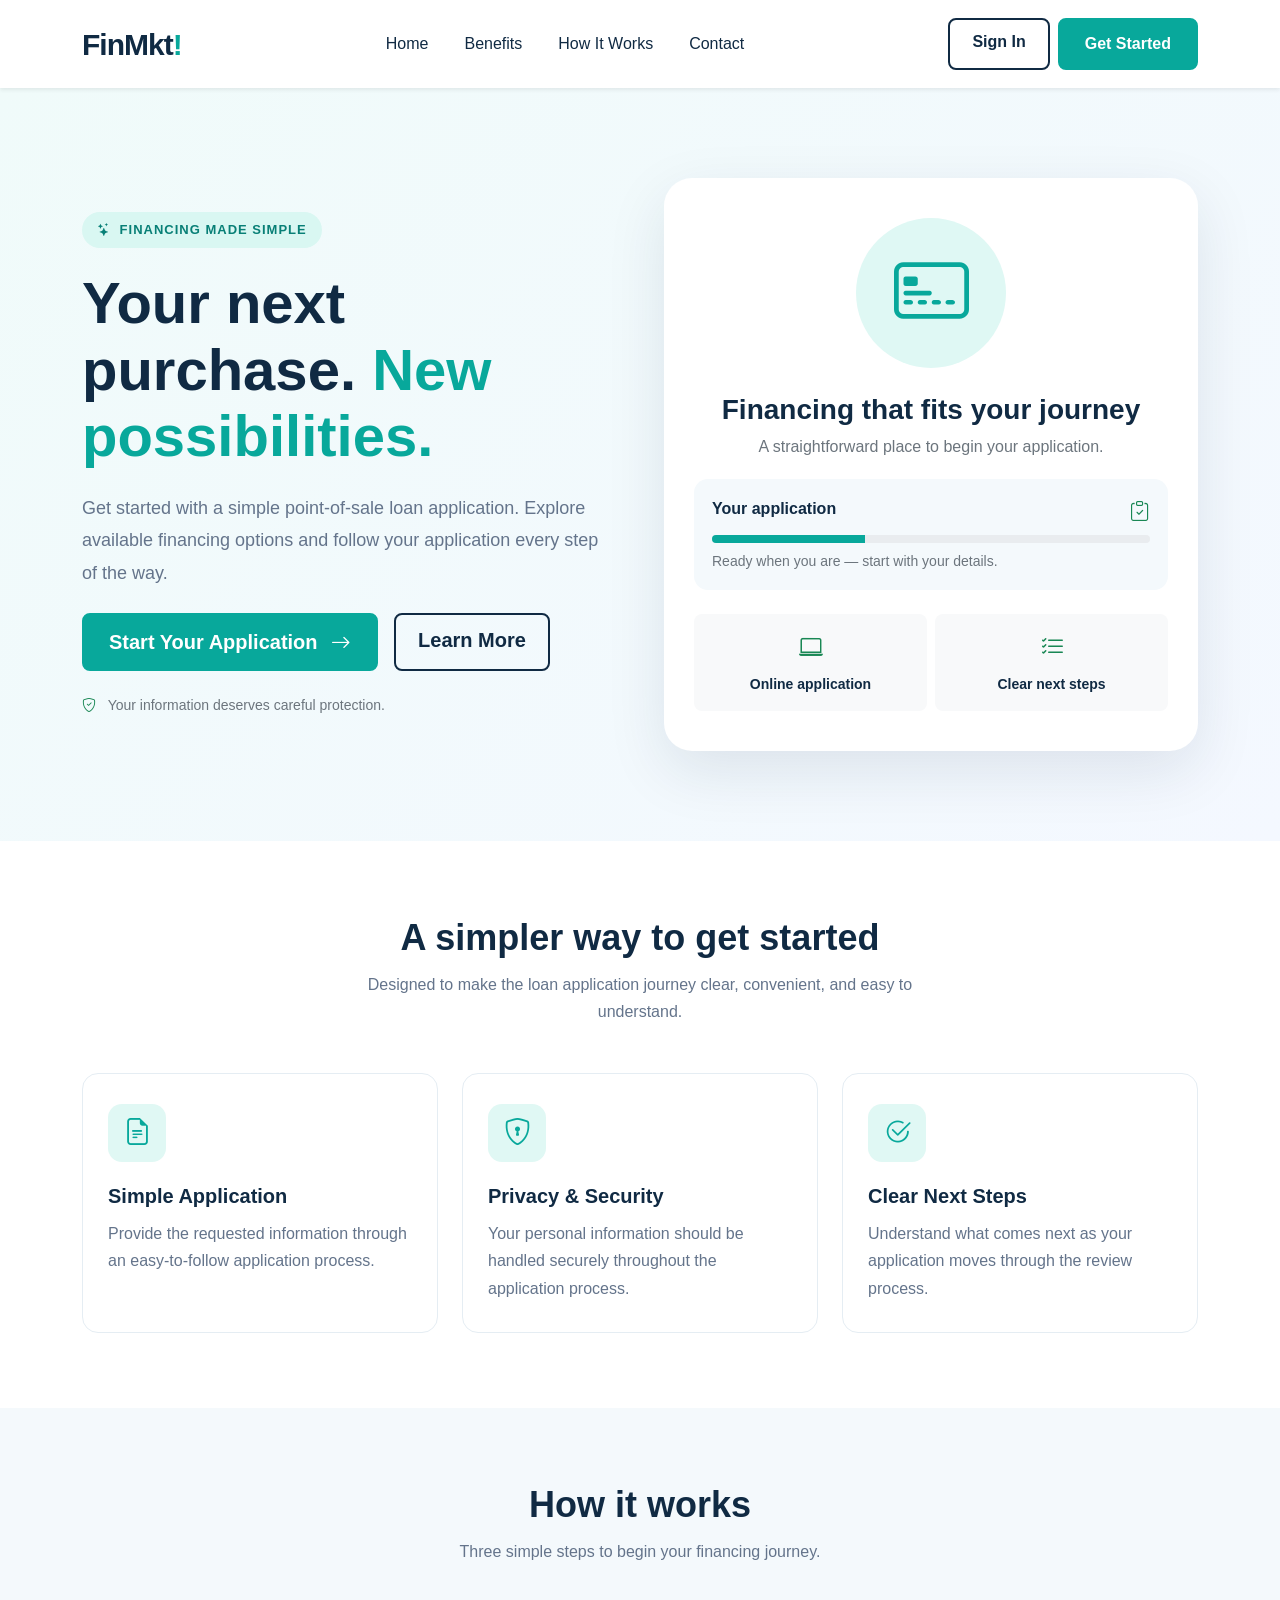
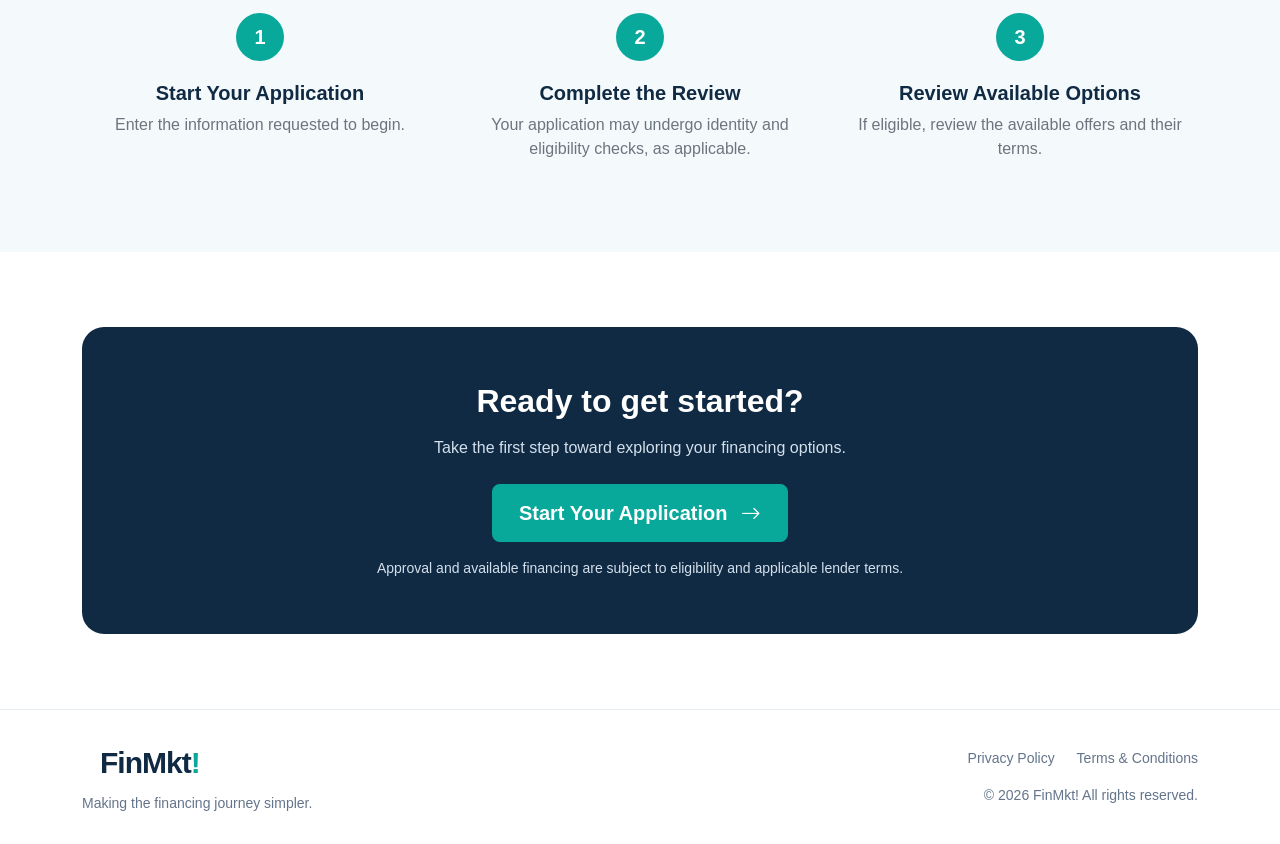
==== index.html @ 4fc5fdd7 "home page" ====
<!DOCTYPE html>
<html lang="en">
<head>
    <meta charset="UTF-8">
    <meta name="viewport" content="width=device-width, initial-scale=1.0">
    <title>FinMkt! | POS Loan Application</title>

    <!-- Bootstrap 5 CSS -->
    <link href="https://cdn.jsdelivr.net/npm/bootstrap@5.3.3/dist/css/bootstrap.min.css"
          rel="stylesheet">

    <!-- Bootstrap Icons -->
    <link rel="stylesheet"
          href="https://cdn.jsdelivr.net/npm/bootstrap-icons@1.11.3/font/bootstrap-icons.min.css">

    <style>
        :root {
            --navy: #102a43;
            --teal: #08a89b;
            --light-bg: #f4f9fc;
            --text-muted: #64748b;
        }

        body {
            font-family: Arial, sans-serif;
            color: var(--navy);
            background-color: #ffffff;
        }

        /* Navbar */
        .navbar {
            padding: 18px 0;
            background: #ffffff;
        }

        .brand-logo {
            font-size: 30px;
            font-weight: 800;
            color: var(--navy);
            text-decoration: none;
            letter-spacing: -1px;
        }

        .brand-logo span {
            color: var(--teal);
        }

        .navbar .nav-link {
            color: var(--navy);
            font-weight: 500;
            margin: 0 10px;
        }

        .navbar .nav-link:hover {
            color: var(--teal);
        }

        .btn-teal {
            background-color: var(--teal);
            color: white;
            border: 2px solid var(--teal);
            border-radius: 8px;
            padding: 12px 25px;
            font-weight: 600;
        }

        .btn-teal:hover {
            background-color: #07877e;
            border-color: #07877e;
            color: white;
        }

        .btn-outline-navy {
            color: var(--navy);
            border: 2px solid var(--navy);
            border-radius: 8px;
            padding: 10px 22px;
            font-weight: 600;
        }

        .btn-outline-navy:hover {
            background: var(--navy);
            color: white;
        }

        /* Hero section */
        .hero {
            background: linear-gradient(135deg, #f0fbfa, #f4f8ff);
            padding: 90px 0;
            overflow: hidden;
        }

        .hero-label {
            display: inline-block;
            background: #d9f7f2;
            color: #087f76;
            border-radius: 30px;
            padding: 8px 15px;
            font-size: 13px;
            font-weight: 700;
            letter-spacing: 1px;
        }

        .hero h1 {
            font-size: clamp(38px, 5vw, 58px);
            font-weight: 800;
            line-height: 1.15;
            margin: 22px 0;
        }

        .hero h1 span {
            color: var(--teal);
        }

        .hero-description {
            color: var(--text-muted);
            font-size: 18px;
            line-height: 1.8;
            max-width: 520px;
        }

        .hero-visual {
            background: white;
            border-radius: 28px;
            padding: 40px 30px;
            box-shadow: 0 20px 60px rgba(16, 42, 67, 0.10);
            text-align: center;
            position: relative;
        }

        .hero-icon {
            width: 150px;
            height: 150px;
            display: flex;
            align-items: center;
            justify-content: center;
            background: #dff8f4;
            color: var(--teal);
            border-radius: 50%;
            font-size: 75px;
            margin: 0 auto 25px;
        }

        .progress-card {
            background: #f4f9fc;
            border-radius: 14px;
            padding: 18px;
            text-align: left;
            margin-top: 20px;
        }

        /* Benefits */
        .section-padding {
            padding: 75px 0;
        }

        .section-heading {
            font-weight: 800;
            font-size: 36px;
        }

        .section-description {
            color: var(--text-muted);
            max-width: 600px;
            margin: 12px auto 0;
            line-height: 1.7;
        }

        .benefit-card {
            height: 100%;
            padding: 30px 25px;
            border: 1px solid #e5edf3;
            border-radius: 16px;
            transition: transform 0.2s, box-shadow 0.2s;
        }

        .benefit-card:hover {
            transform: translateY(-5px);
            box-shadow: 0 12px 30px rgba(16, 42, 67, 0.08);
        }

        .benefit-icon {
            display: flex;
            align-items: center;
            justify-content: center;
            width: 58px;
            height: 58px;
            background: #e0f8f4;
            color: var(--teal);
            font-size: 27px;
            border-radius: 14px;
            margin-bottom: 22px;
        }

        .benefit-card h5 {
            font-weight: 700;
            margin-bottom: 12px;
        }

        .benefit-card p {
            color: var(--text-muted);
            line-height: 1.7;
            margin-bottom: 0;
        }

        /* How it works */
        .how-section {
            background: var(--light-bg);
        }

        .step-number {
            width: 48px;
            height: 48px;
            background: var(--teal);
            color: white;
            border-radius: 50%;
            display: flex;
            justify-content: center;
            align-items: center;
            font-size: 20px;
            font-weight: 700;
            margin: 0 auto 20px;
        }

        /* CTA */
        .cta-section {
            background: var(--navy);
            color: white;
            border-radius: 22px;
            padding: 55px 25px;
        }

        .cta-section p {
            color: #d3e0ec;
        }

        /* Footer */
        footer {
            border-top: 1px solid #e5edf3;
            padding: 30px 0;
            color: var(--text-muted);
            font-size: 14px;
        }

        footer a {
            color: var(--text-muted);
            text-decoration: none;
            margin-left: 18px;
        }

        footer a:hover {
            color: var(--teal);
        }

        @media (max-width: 767px) {
            .hero {
                padding: 55px 0;
            }

            .hero-visual {
                margin-top: 40px;
                padding: 30px 20px;
            }

            .section-padding {
                padding: 55px 0;
            }

            .section-heading {
                font-size: 29px;
            }
        }
    </style>
</head>

<body>

    <!-- Navigation Bar -->
    <nav class="navbar navbar-expand-lg sticky-top shadow-sm">
        <div class="container">

            <a class="brand-logo" href="#home">
                FinMkt<span>!</span>
            </a>

            <button class="navbar-toggler" type="button"
                    data-bs-toggle="collapse"
                    data-bs-target="#mainNavbar"
                    aria-controls="mainNavbar"
                    aria-expanded="false"
                    aria-label="Toggle navigation">
                <span class="navbar-toggler-icon"></span>
            </button>

            <div class="collapse navbar-collapse" id="mainNavbar">
                <ul class="navbar-nav mx-auto mb-3 mb-lg-0">
                    <li class="nav-item">
                        <a class="nav-link" href="#home">Home</a>
                    </li>
                    <li class="nav-item">
                        <a class="nav-link" href="#benefits">Benefits</a>
                    </li>
                    <li class="nav-item">
                        <a class="nav-link" href="#how-it-works">How It Works</a>
                    </li>
                    <li class="nav-item">
                        <a class="nav-link" href="#contact">Contact</a>
                    </li>
                </ul>

                <div class="d-flex gap-2">
                    <a href="#sign-in" class="btn btn-outline-navy">
                        Sign In
                    </a>
                    <a href="#apply" class="btn btn-teal">
                        Get Started
                    </a>
                </div>
            </div>

        </div>
    </nav>

    <!-- Hero Section -->
    <section class="hero" id="home">
        <div class="container">
            <div class="row align-items-center g-5">

                <div class="col-lg-6">
                    <span class="hero-label">
                        <i class="bi bi-stars me-1"></i>
                        FINANCING MADE SIMPLE
                    </span>

                    <h1>
                        Your next purchase.
                        <span>New possibilities.</span>
                    </h1>

                    <p class="hero-description">
                        Get started with a simple point-of-sale loan application.
                        Explore available financing options and follow your
                        application every step of the way.
                    </p>

                    <div class="d-flex flex-wrap gap-3 mt-4" id="apply">
                        <a href="#application-info" class="btn btn-teal btn-lg">
                            Start Your Application
                            <i class="bi bi-arrow-right ms-2"></i>
                        </a>
                        <a href="#how-it-works" class="btn btn-outline-navy btn-lg">
                            Learn More
                        </a>
                    </div>

                    <div class="mt-4 text-secondary small">
                        <i class="bi bi-shield-check text-success me-2"></i>
                        Your information deserves careful protection.
                    </div>
                </div>

                <div class="col-lg-6">
                    <div class="hero-visual">
                        <div class="hero-icon">
                            <i class="bi bi-credit-card-2-front"></i>
                        </div>

                        <h3 class="fw-bold">Financing that fits your journey</h3>
                        <p class="text-secondary">
                            A straightforward place to begin your application.
                        </p>

                        <div class="progress-card">
                            <div class="d-flex justify-content-between mb-2">
                                <span class="fw-semibold">Your application</span>
                                <i class="bi bi-clipboard-check text-success fs-5"></i>
                            </div>
                            <div class="progress" style="height: 8px;">
                                <div class="progress-bar"
                                     role="progressbar"
                                     style="width: 35%; background-color: #08a89b;"
                                     aria-valuenow="35"
                                     aria-valuemin="0"
                                     aria-valuemax="100">
                                </div>
                            </div>
                            <small class="text-secondary d-block mt-2">
                                Ready when you are — start with your details.
                            </small>
                        </div>

                        <div class="row mt-3 g-2">
                            <div class="col-6">
                                <div class="p-3 rounded-3 bg-light">
                                    <i class="bi bi-laptop fs-4 text-success"></i>
                                    <div class="small fw-semibold mt-2">
                                        Online application
                                    </div>
                                </div>
                            </div>
                            <div class="col-6">
                                <div class="p-3 rounded-3 bg-light">
                                    <i class="bi bi-list-check fs-4 text-success"></i>
                                    <div class="small fw-semibold mt-2">
                                        Clear next steps
                                    </div>
                                </div>
                            </div>
                        </div>

                    </div>
                </div>

            </div>
        </div>
    </section>

    <!-- Benefits Section -->
    <section class="section-padding" id="benefits">
        <div class="container">

            <div class="text-center mb-5">
                <h2 class="section-heading">A simpler way to get started</h2>
                <p class="section-description">
                    Designed to make the loan application journey clear,
                    convenient, and easy to understand.
                </p>
            </div>

            <div class="row g-4">

                <div class="col-md-4">
                    <div class="benefit-card">
                        <div class="benefit-icon">
                            <i class="bi bi-file-earmark-text"></i>
                        </div>
                        <h5>Simple Application</h5>
                        <p>
                            Provide the requested information through an
                            easy-to-follow application process.
                        </p>
                    </div>
                </div>

                <div class="col-md-4">
                    <div class="benefit-card">
                        <div class="benefit-icon">
                            <i class="bi bi-shield-lock"></i>
                        </div>
                        <h5>Privacy & Security</h5>
                        <p>
                            Your personal information should be handled
                            securely throughout the application process.
                        </p>
                    </div>
                </div>

                <div class="col-md-4">
                    <div class="benefit-card">
                        <div class="benefit-icon">
                            <i class="bi bi-check2-circle"></i>
                        </div>
                        <h5>Clear Next Steps</h5>
                        <p>
                            Understand what comes next as your application
                            moves through the review process.
                        </p>
                    </div>
                </div>

            </div>
        </div>
    </section>

    <!-- How It Works -->
    <section class="section-padding how-section" id="how-it-works">
        <div class="container">

            <div class="text-center mb-5">
                <h2 class="section-heading">How it works</h2>
                <p class="section-description">
                    Three simple steps to begin your financing journey.
                </p>
            </div>

            <div class="row g-4 text-center">

                <div class="col-md-4">
                    <div class="step-number">1</div>
                    <h5 class="fw-bold">Start Your Application</h5>
                    <p class="text-secondary">
                        Enter the information requested to begin.
                    </p>
                </div>

                <div class="col-md-4">
                    <div class="step-number">2</div>
                    <h5 class="fw-bold">Complete the Review</h5>
                    <p class="text-secondary">
                        Your application may undergo identity and eligibility
                        checks, as applicable.
                    </p>
                </div>

                <div class="col-md-4">
                    <div class="step-number">3</div>
                    <h5 class="fw-bold">Review Available Options</h5>
                    <p class="text-secondary">
                        If eligible, review the available offers and their terms.
                    </p>
                </div>

            </div>
        </div>
    </section>

    <!-- Application CTA -->
    <section class="section-padding" id="application-info">
        <div class="container">
            <div class="cta-section text-center">
                <h2 class="fw-bold mb-3">Ready to get started?</h2>
                <p class="mb-4">
                    Take the first step toward exploring your financing options.
                </p>
                <a href="#apply" class="btn btn-teal btn-lg">
                    Start Your Application
                    <i class="bi bi-arrow-right ms-2"></i>
                </a>
                <p class="small mt-3 mb-0">
                    Approval and available financing are subject to eligibility
                    and applicable lender terms.
                </p>
            </div>
        </div>
    </section>

    <!-- Footer -->
    <footer id="contact">
        <div class="container">
            <div class="row align-items-center gy-3">
                <div class="col-md-5">
                    <a href="#home" class="brand-logo">
                        FinMkt<span>!</span>
                    </a>
                    <p class="mt-2 mb-0">
                        Making the financing journey simpler.
                    </p>
                </div>

                <div class="col-md-7 text-md-end">
                    <a href="#privacy">Privacy Policy</a>
                    <a href="#terms">Terms & Conditions</a>
                    <p class="mt-3 mb-0">
                        &copy; 2026 FinMkt! All rights reserved.
                    </p>
                </div>
            </div>
        </div>
    </footer>

    <!-- Bootstrap JavaScript -->
    <script src="https://cdn.jsdelivr.net/npm/bootstrap@5.3.3/dist/js/bootstrap.bundle.min.js">
    </script>

</body>
</html>
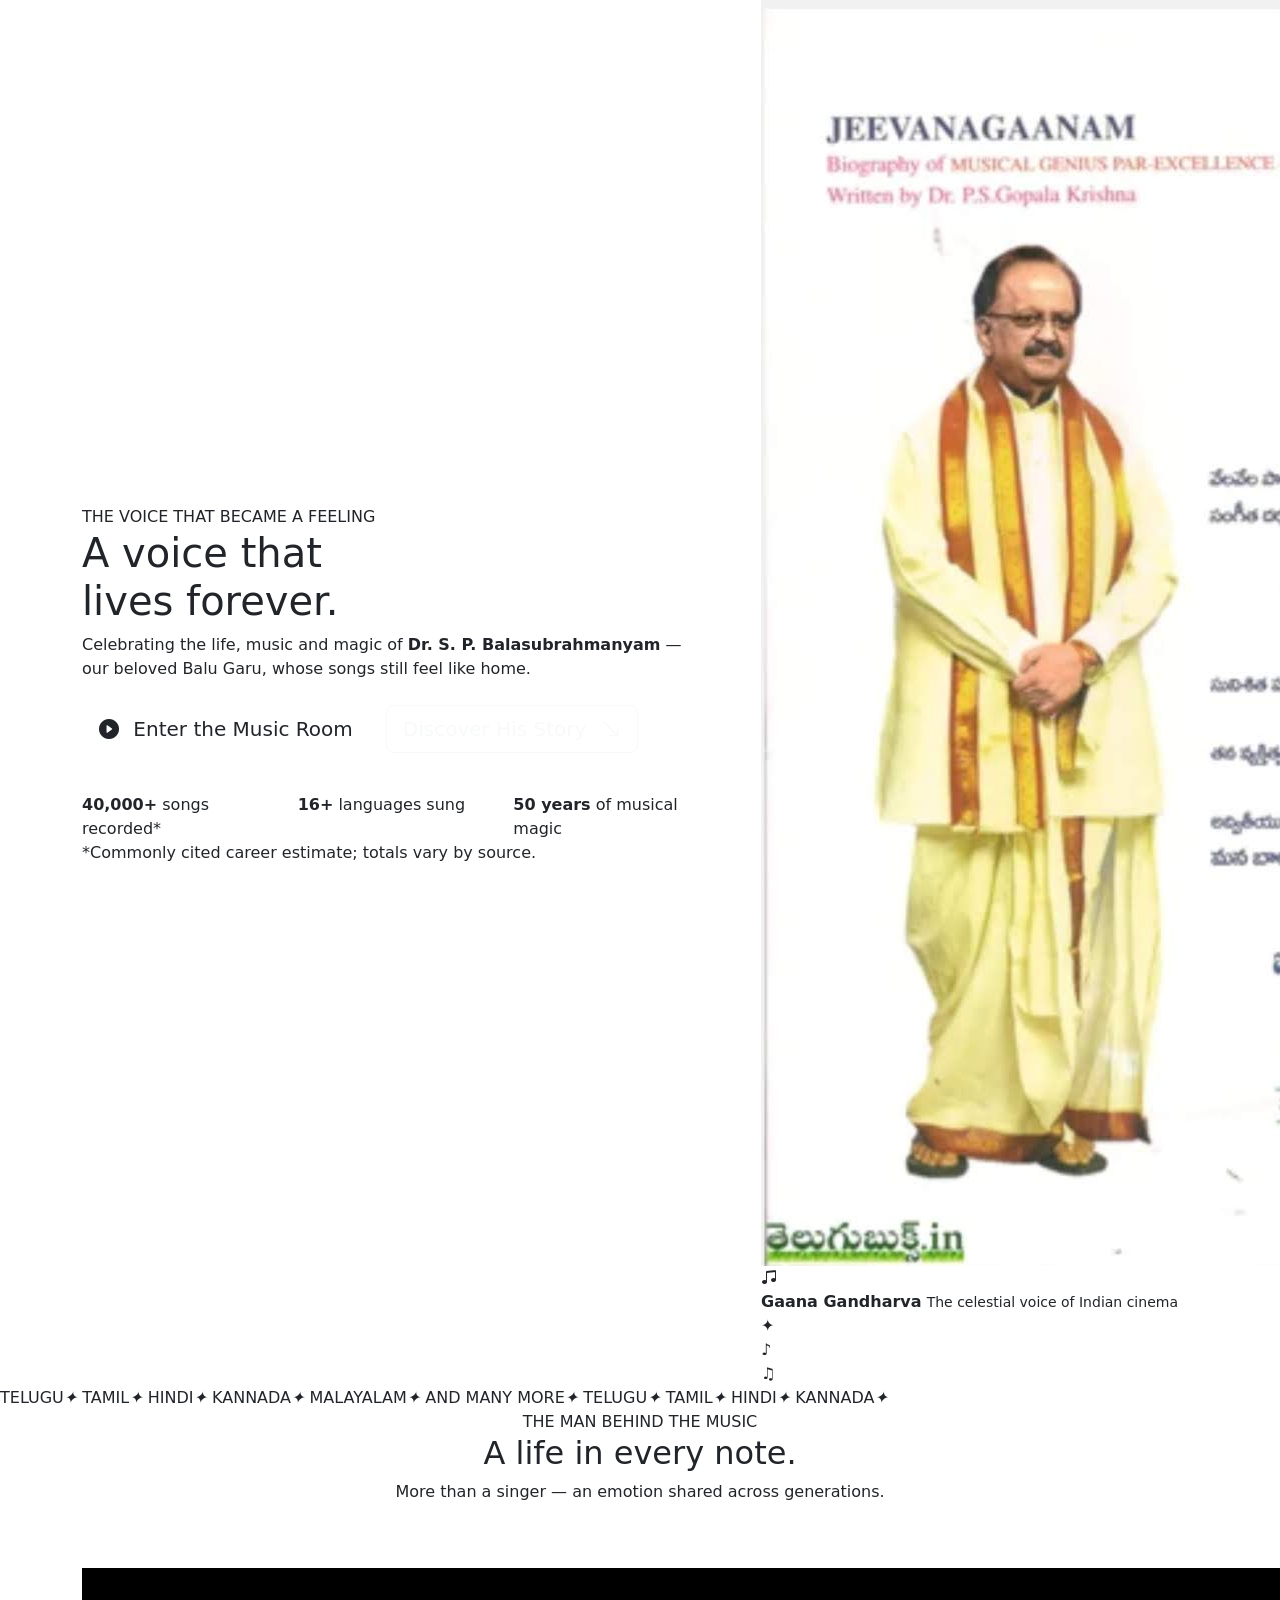
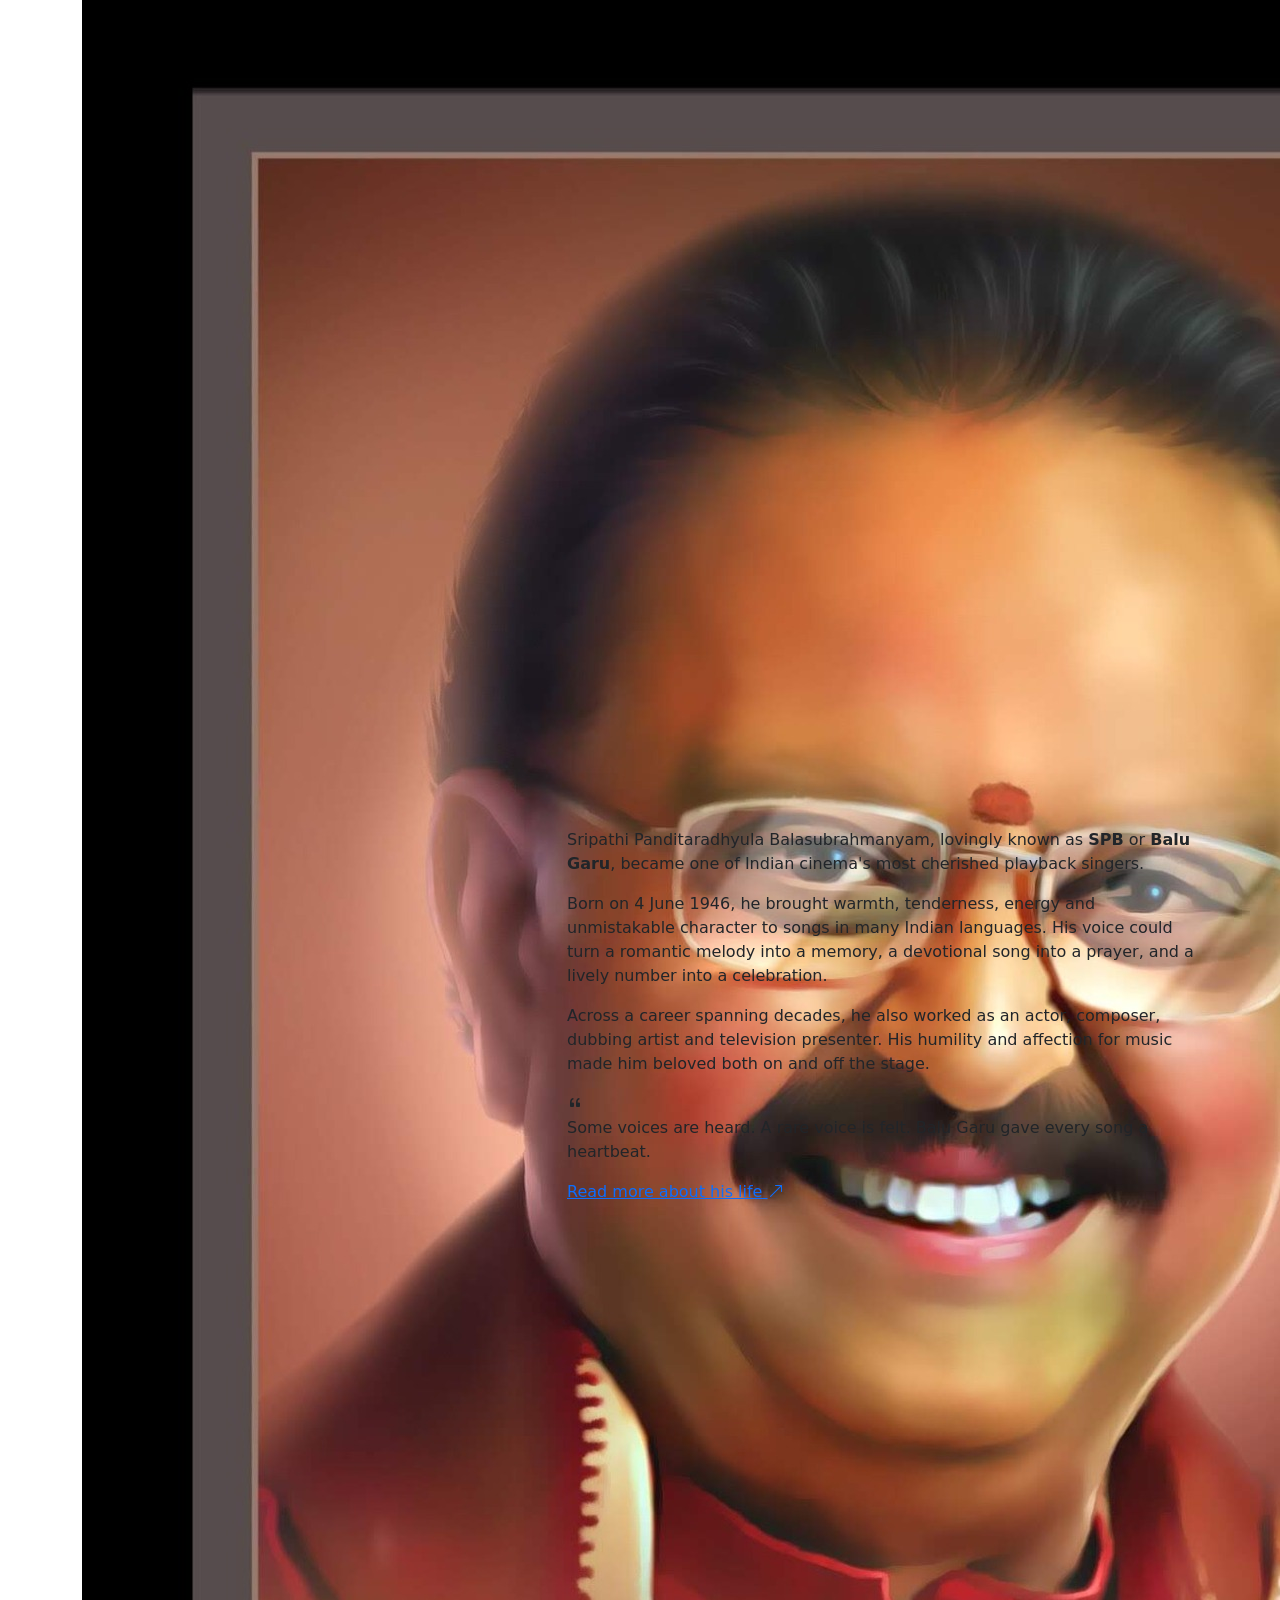
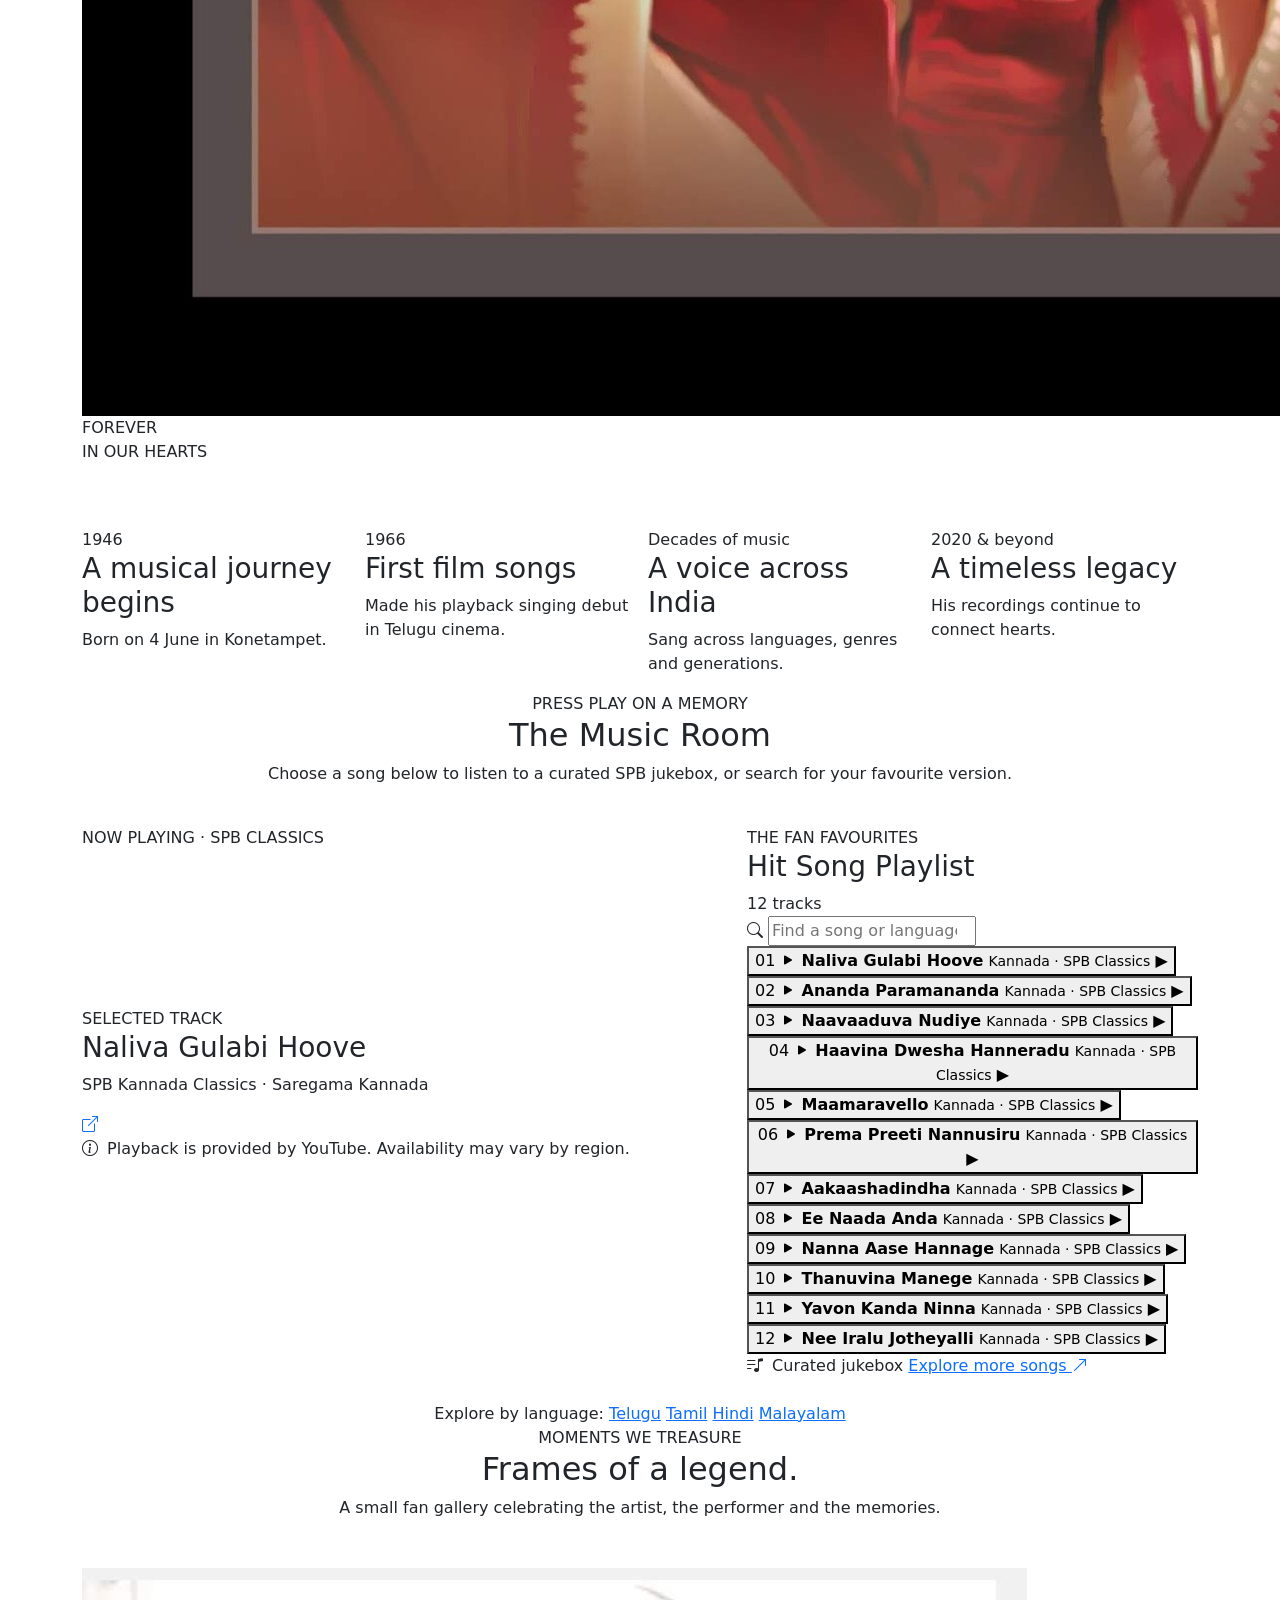
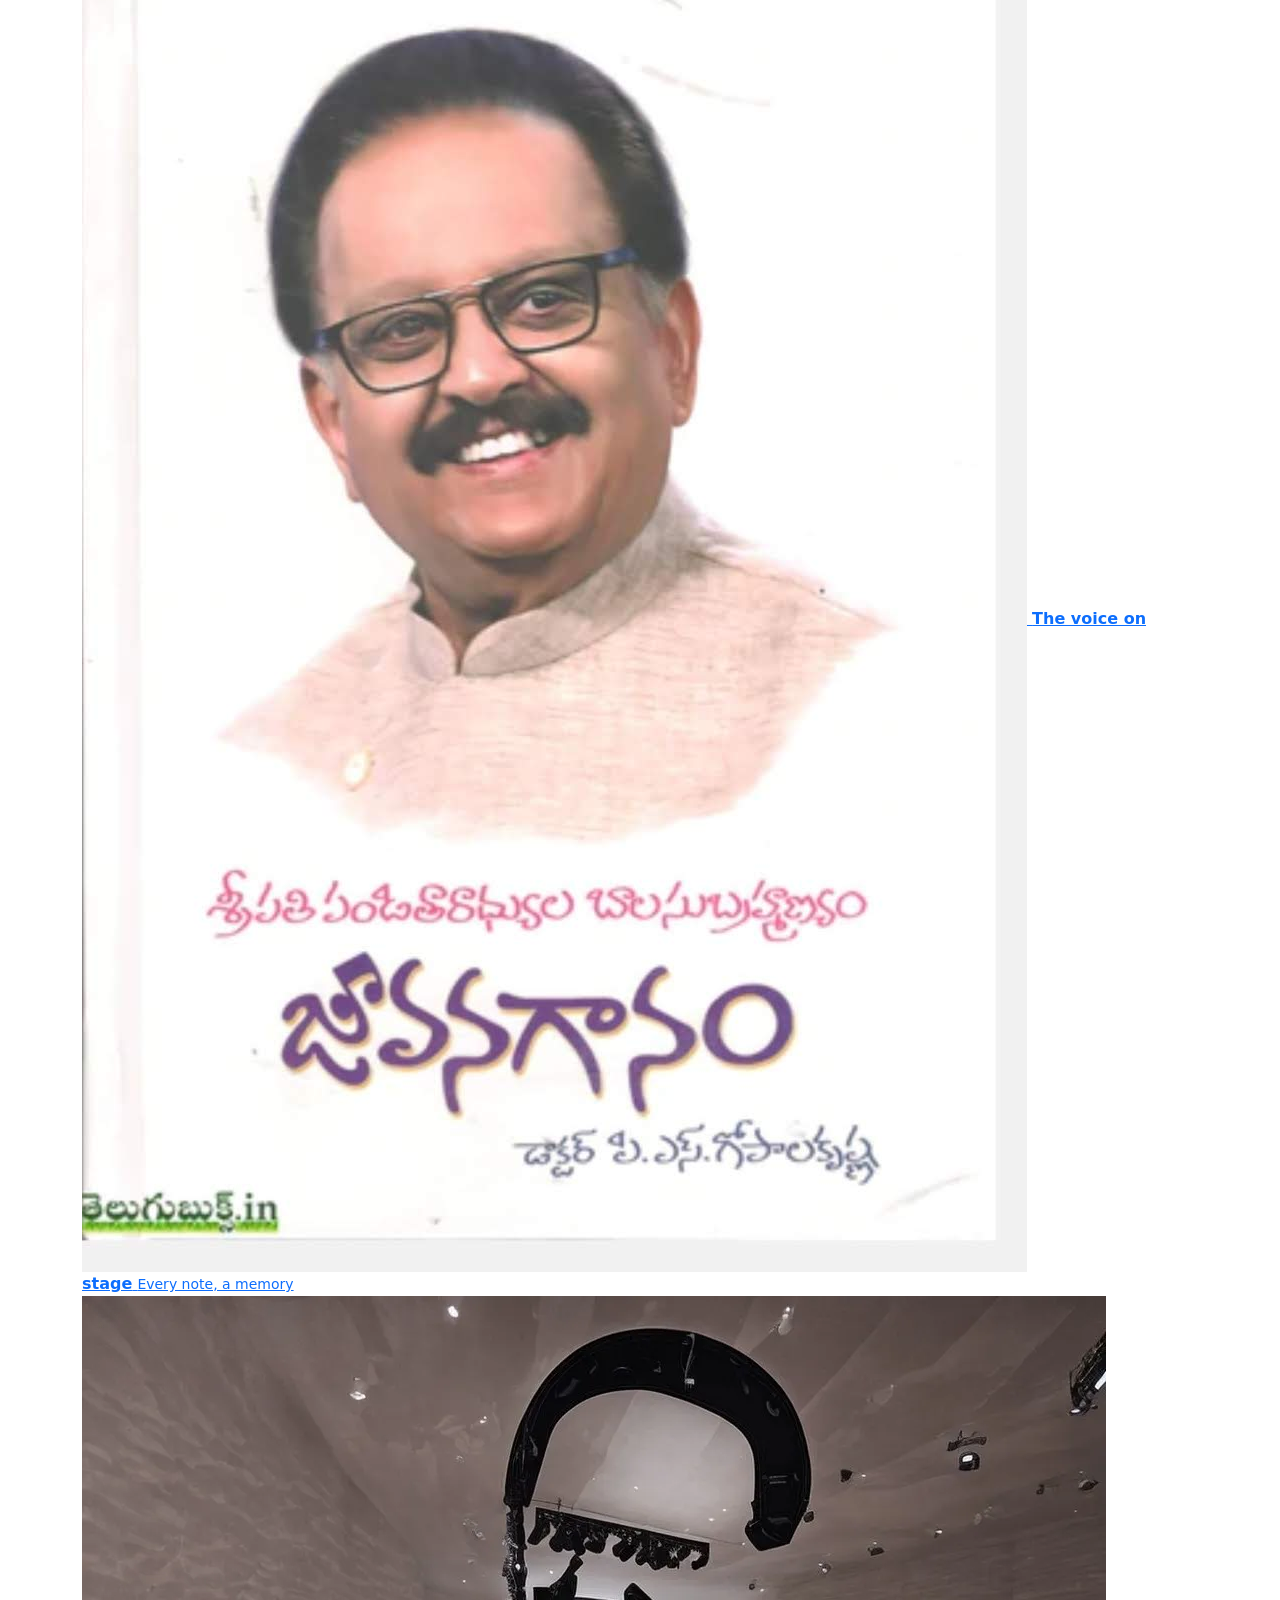
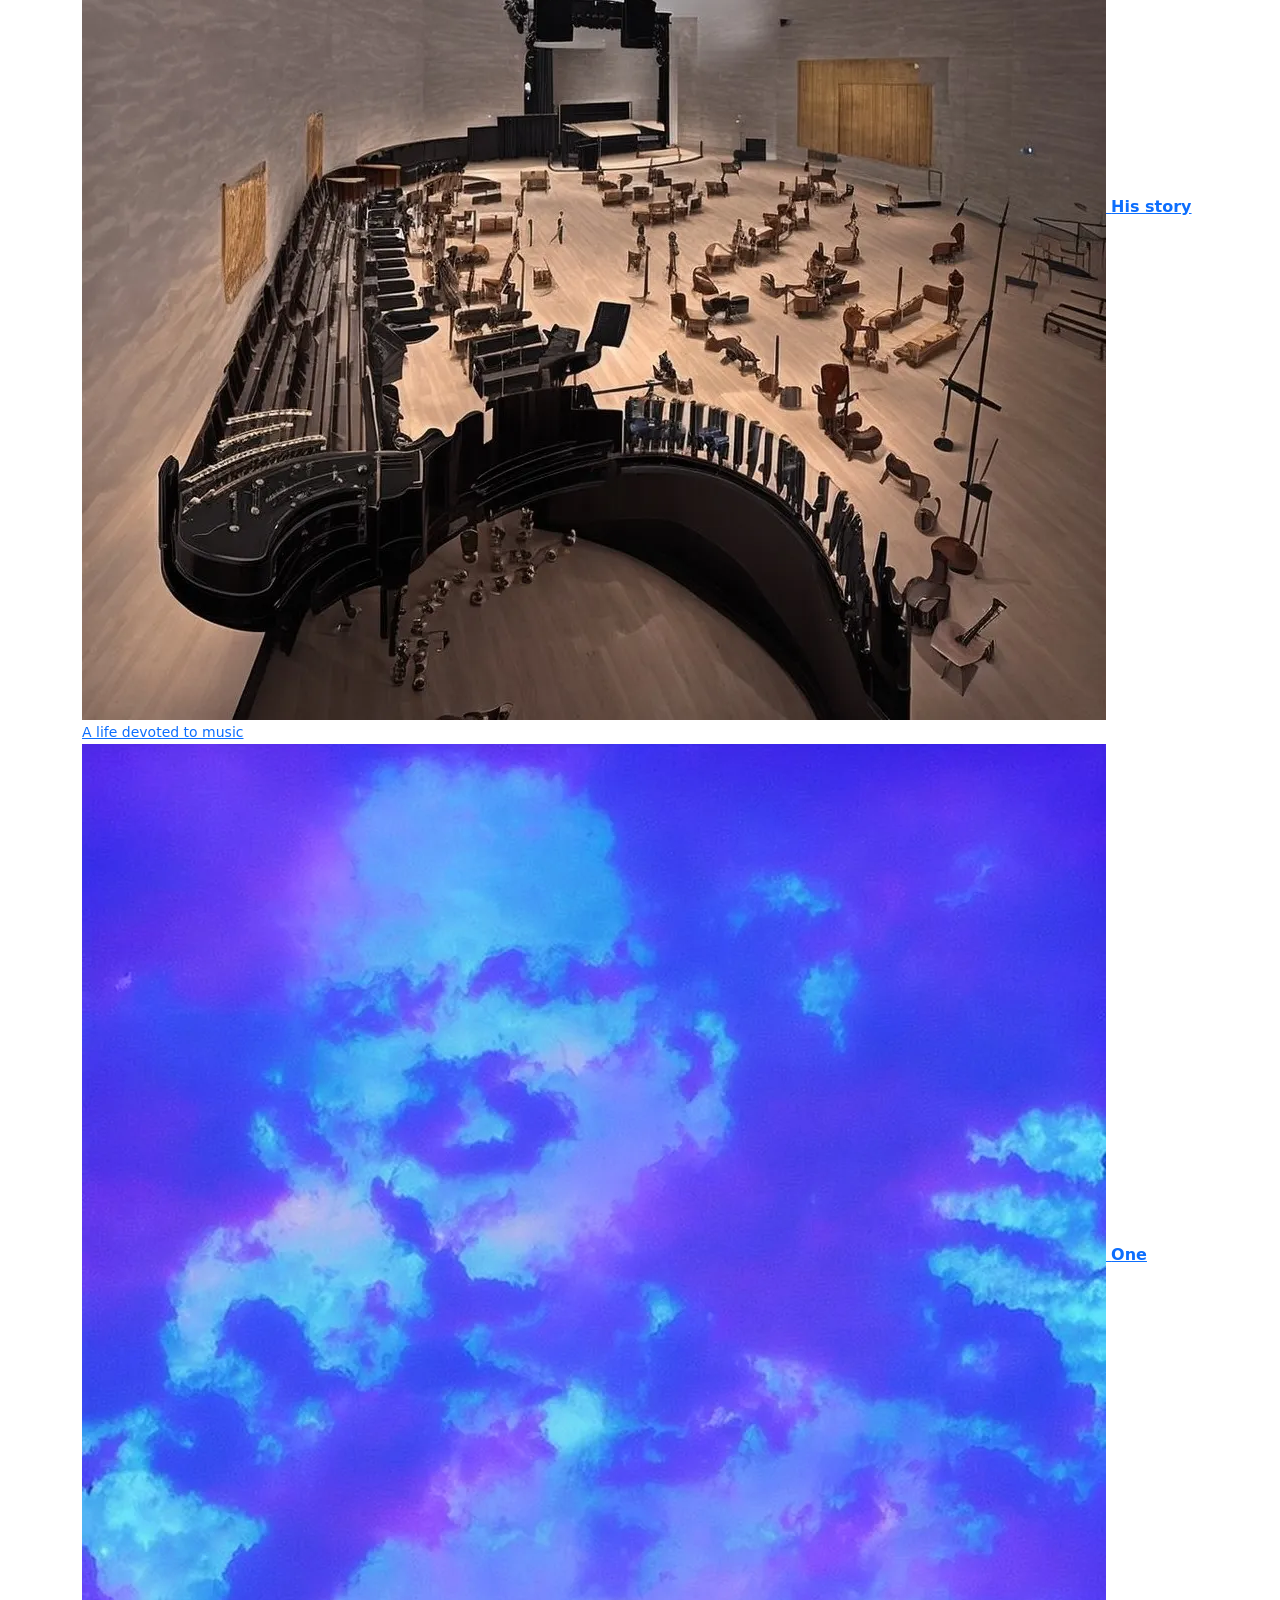
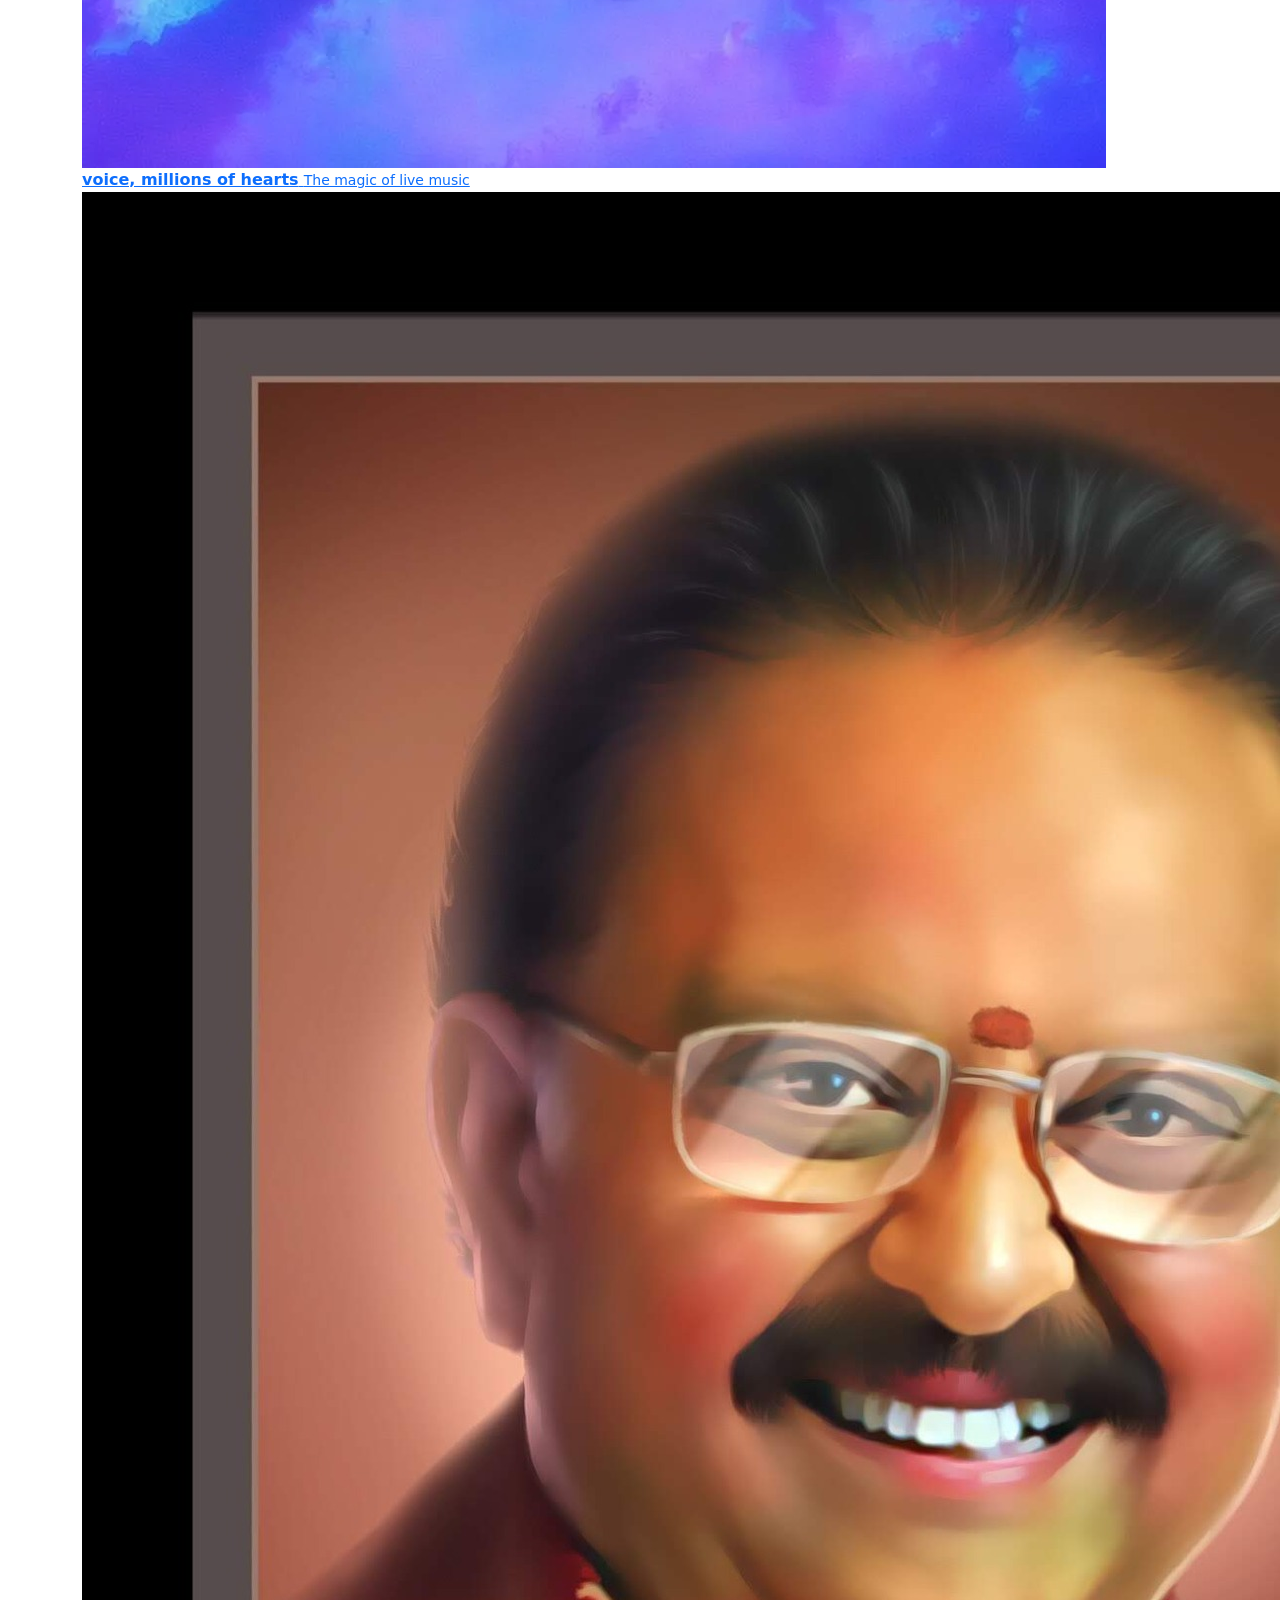
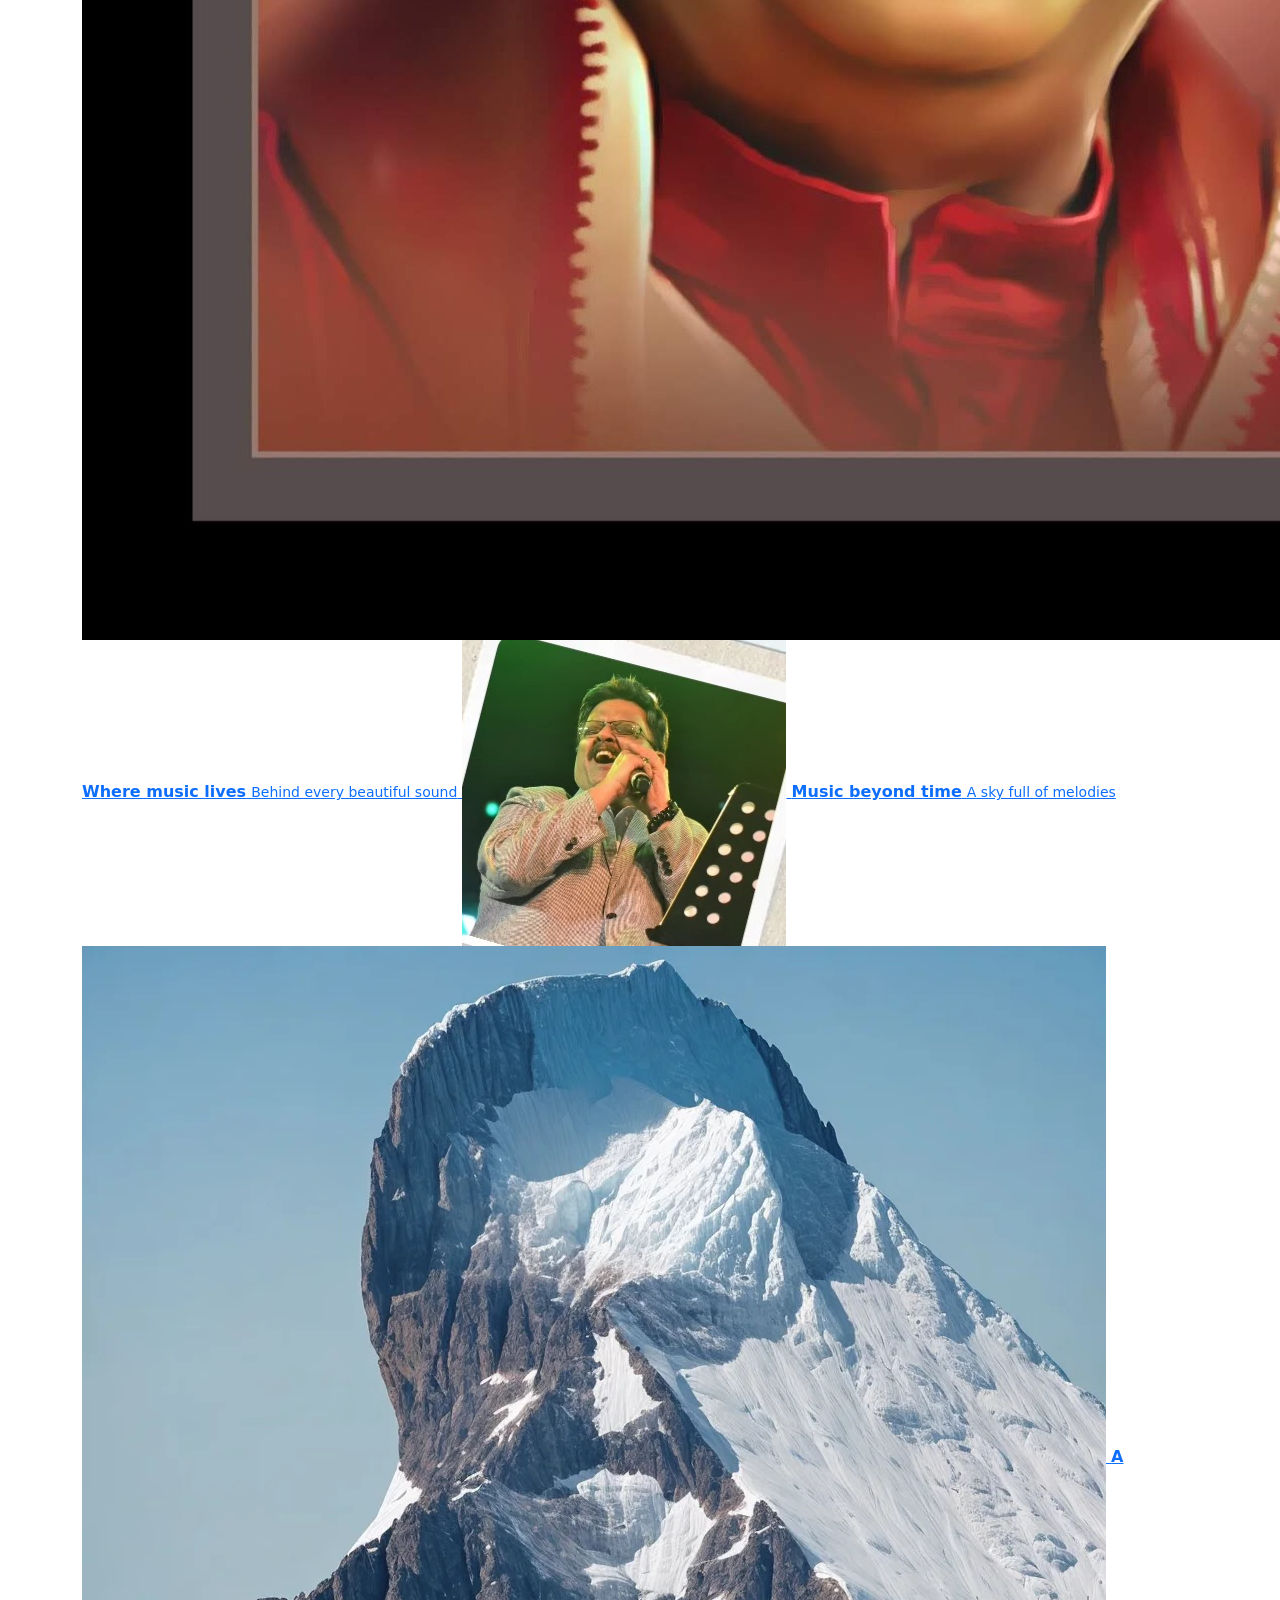
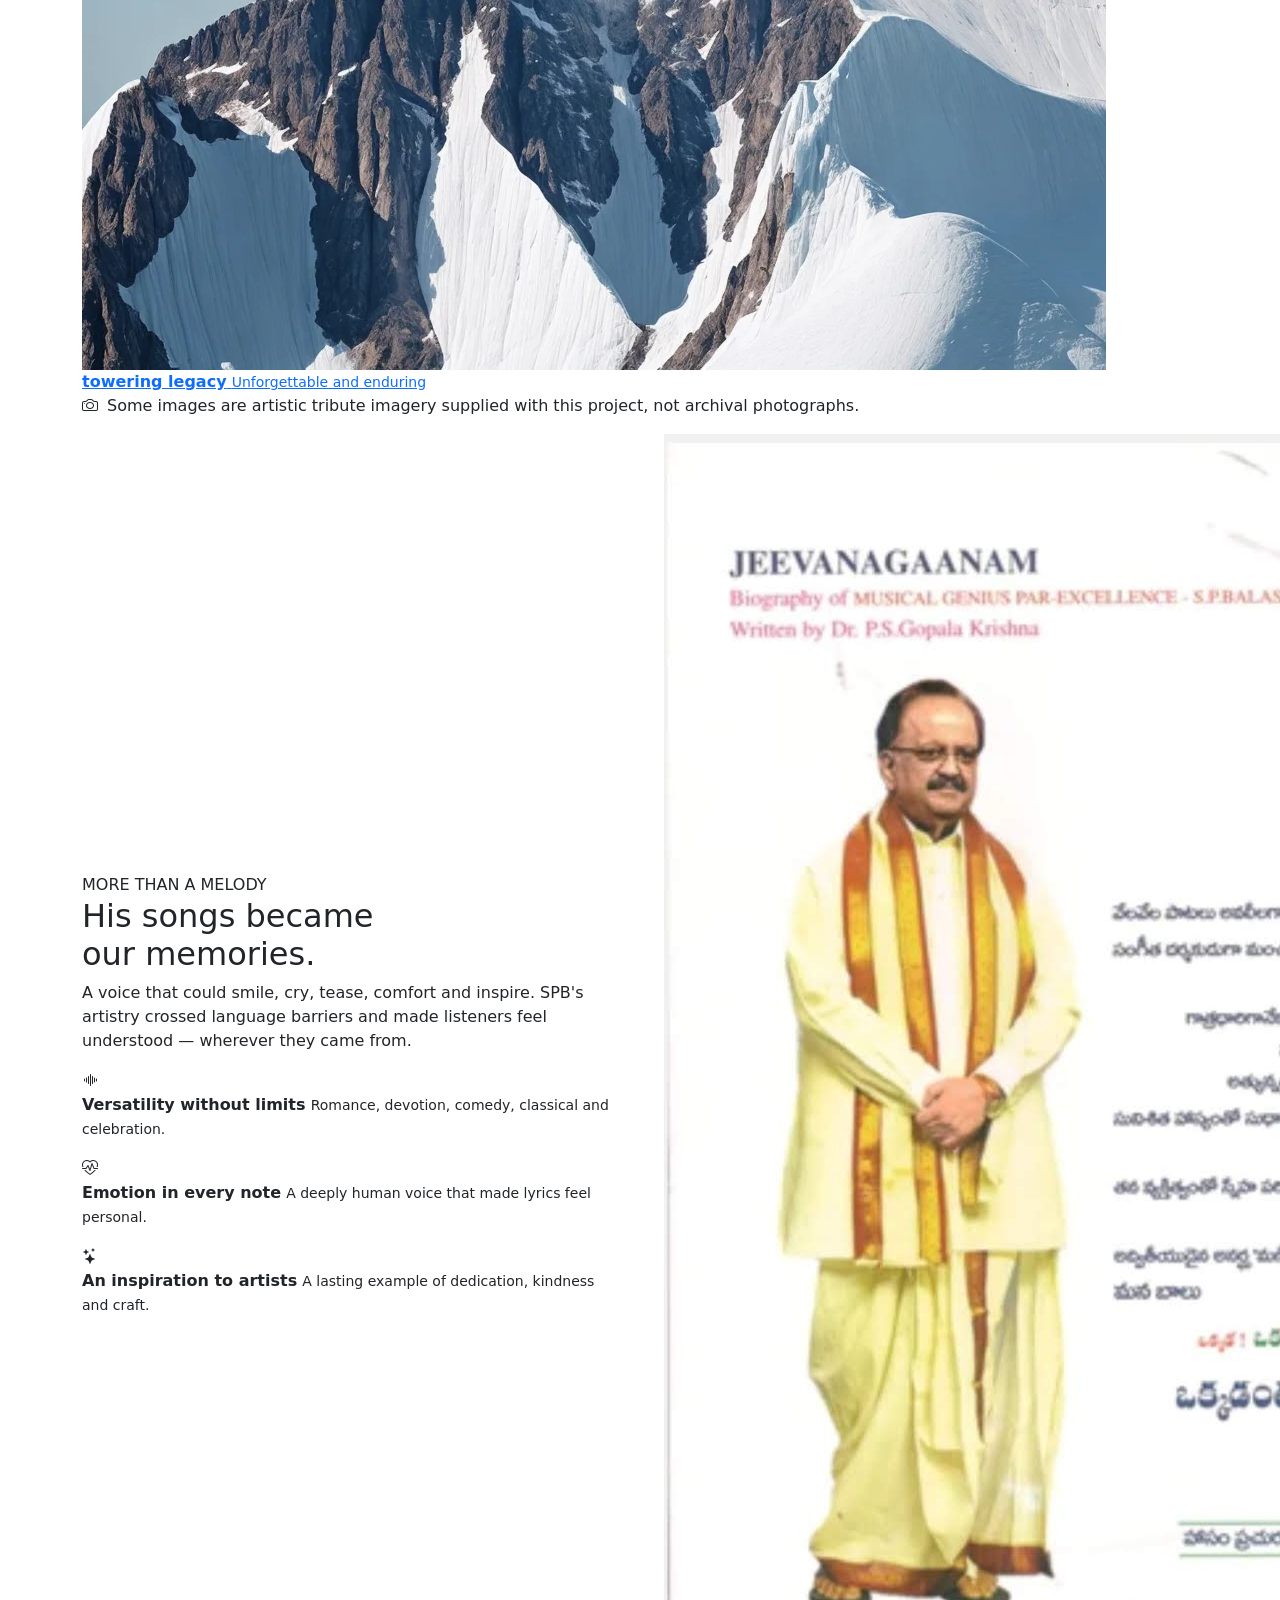
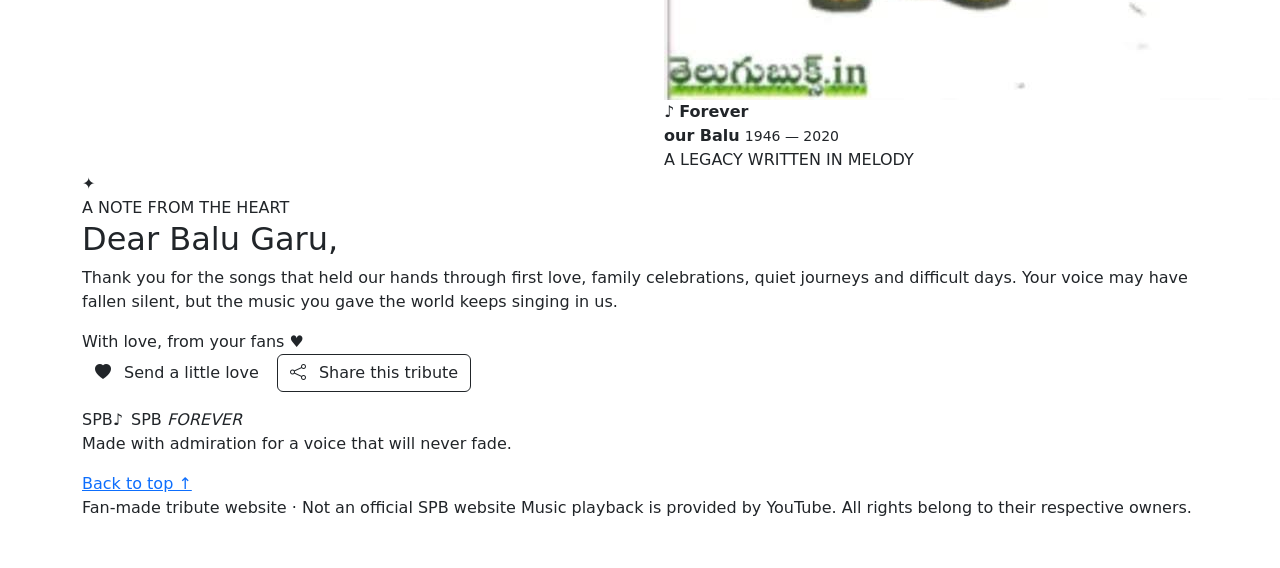
==== commit ce3f68bb: "I created beatiful Fanpage" ====
--- a/index.html
+++ b/index.html
@@ -1,567 +1,870 @@
 
-<!DOCTYPE html>
+<!doctype html>
 <html lang="en">
 <head>
-    <meta charset="UTF-8">
-    <meta name="viewport" content="width=device-width, initial-scale=1.0">
-    <title>FinMkt! | POS Loan Application</title>
-
-    <!-- Bootstrap 5 CSS -->
-    <link href="https://cdn.jsdelivr.net/npm/bootstrap@5.3.3/dist/css/bootstrap.min.css"
-          rel="stylesheet">
-
-    <!-- Bootstrap Icons -->
-    <link rel="stylesheet"
-          href="https://cdn.jsdelivr.net/npm/bootstrap-icons@1.11.3/font/bootstrap-icons.min.css">
-
-    <style>
-        :root {
-            --navy: #102a43;
-            --teal: #08a89b;
-            --light-bg: #f4f9fc;
-            --text-muted: #64748b;
-        }
-
-        body {
-            font-family: Arial, sans-serif;
-            color: var(--navy);
-            background-color: #ffffff;
-        }
-
-        /* Navbar */
-        .navbar {
-            padding: 18px 0;
-            background: #ffffff;
-        }
-
-        .brand-logo {
-            font-size: 30px;
-            font-weight: 800;
-            color: var(--navy);
-            text-decoration: none;
-            letter-spacing: -1px;
-        }
-
-        .brand-logo span {
-            color: var(--teal);
-        }
-
-        .navbar .nav-link {
-            color: var(--navy);
-            font-weight: 500;
-            margin: 0 10px;
-        }
-
-        .navbar .nav-link:hover {
-            color: var(--teal);
-        }
-
-        .btn-teal {
-            background-color: var(--teal);
-            color: white;
-            border: 2px solid var(--teal);
-            border-radius: 8px;
-            padding: 12px 25px;
-            font-weight: 600;
-        }
-
-        .btn-teal:hover {
-            background-color: #07877e;
-            border-color: #07877e;
-            color: white;
-        }
-
-        .btn-outline-navy {
-            color: var(--navy);
-            border: 2px solid var(--navy);
-            border-radius: 8px;
-            padding: 10px 22px;
-            font-weight: 600;
-        }
-
-        .btn-outline-navy:hover {
-            background: var(--navy);
-            color: white;
-        }
-
-        /* Hero section */
-        .hero {
-            background: linear-gradient(135deg, #f0fbfa, #f4f8ff);
-            padding: 90px 0;
-            overflow: hidden;
-        }
-
-        .hero-label {
-            display: inline-block;
-            background: #d9f7f2;
-            color: #087f76;
-            border-radius: 30px;
-            padding: 8px 15px;
-            font-size: 13px;
-            font-weight: 700;
-            letter-spacing: 1px;
-        }
-
-        .hero h1 {
-            font-size: clamp(38px, 5vw, 58px);
-            font-weight: 800;
-            line-height: 1.15;
-            margin: 22px 0;
-        }
-
-        .hero h1 span {
-            color: var(--teal);
-        }
-
-        .hero-description {
-            color: var(--text-muted);
-            font-size: 18px;
-            line-height: 1.8;
-            max-width: 520px;
-        }
-
-        .hero-visual {
-            background: white;
-            border-radius: 28px;
-            padding: 40px 30px;
-            box-shadow: 0 20px 60px rgba(16, 42, 67, 0.10);
-            text-align: center;
-            position: relative;
-        }
-
-        .hero-icon {
-            width: 150px;
-            height: 150px;
-            display: flex;
-            align-items: center;
-            justify-content: center;
-            background: #dff8f4;
-            color: var(--teal);
-            border-radius: 50%;
-            font-size: 75px;
-            margin: 0 auto 25px;
-        }
-
-        .progress-card {
-            background: #f4f9fc;
-            border-radius: 14px;
-            padding: 18px;
-            text-align: left;
-            margin-top: 20px;
-        }
-
-        /* Benefits */
-        .section-padding {
-            padding: 75px 0;
-        }
-
-        .section-heading {
-            font-weight: 800;
-            font-size: 36px;
-        }
-
-        .section-description {
-            color: var(--text-muted);
-            max-width: 600px;
-            margin: 12px auto 0;
-            line-height: 1.7;
-        }
-
-        .benefit-card {
-            height: 100%;
-            padding: 30px 25px;
-            border: 1px solid #e5edf3;
-            border-radius: 16px;
-            transition: transform 0.2s, box-shadow 0.2s;
-        }
-
-        .benefit-card:hover {
-            transform: translateY(-5px);
-            box-shadow: 0 12px 30px rgba(16, 42, 67, 0.08);
-        }
-
-        .benefit-icon {
-            display: flex;
-            align-items: center;
-            justify-content: center;
-            width: 58px;
-            height: 58px;
-            background: #e0f8f4;
-            color: var(--teal);
-            font-size: 27px;
-            border-radius: 14px;
-            margin-bottom: 22px;
-        }
-
-        .benefit-card h5 {
-            font-weight: 700;
-            margin-bottom: 12px;
-        }
-
-        .benefit-card p {
-            color: var(--text-muted);
-            line-height: 1.7;
-            margin-bottom: 0;
-        }
-
-        /* How it works */
-        .how-section {
-            background: var(--light-bg);
-        }
-
-        .step-number {
-            width: 48px;
-            height: 48px;
-            background: var(--teal);
-            color: white;
-            border-radius: 50%;
-            display: flex;
-            justify-content: center;
-            align-items: center;
-            font-size: 20px;
-            font-weight: 700;
-            margin: 0 auto 20px;
-        }
-
-        /* CTA */
-        .cta-section {
-            background: var(--navy);
-            color: white;
-            border-radius: 22px;
-            padding: 55px 25px;
-        }
-
-        .cta-section p {
-            color: #d3e0ec;
-        }
-
-        /* Footer */
-        footer {
-            border-top: 1px solid #e5edf3;
-            padding: 30px 0;
-            color: var(--text-muted);
-            font-size: 14px;
-        }
-
-        footer a {
-            color: var(--text-muted);
-            text-decoration: none;
-            margin-left: 18px;
-        }
-
-        footer a:hover {
-            color: var(--teal);
-        }
-
-        @media (max-width: 767px) {
-            .hero {
-                padding: 55px 0;
-            }
-
-            .hero-visual {
-                margin-top: 40px;
-                padding: 30px 20px;
-            }
-
-            .section-padding {
-                padding: 55px 0;
-            }
-
-            .section-heading {
-                font-size: 29px;
-            }
-        }
-    </style>
+  <meta charset="utf-8">
+  <meta name="viewport" content="width=device-width, initial-scale=1">
+  <meta name="description" content="A colorful fan tribute to the legendary Indian playback singer S. P. Balasubrahmanyam.">
+  <title>SPB Forever | A Musical Tribute</title>
+
+  <!-- Google Fonts -->
+  <link rel="preconnect" href="https://fonts.googleapis.com">
+  <link href="https://fonts.googleapis.com/css2?family=DM+Sans:wght@400;500;600;700&family=Playfair+Display:wght@600;700;800&display=swap" rel="stylesheet">
+
+  <!-- Bootstrap CSS -->
+  <link href="https://cdn.jsdelivr.net/npm/bootstrap@5.3.3/dist/css/bootstrap.min.css" rel="stylesheet">
+
+  <!-- Bootstrap Icons -->
+  <link href="https://cdn.jsdelivr.net/npm/bootstrap-icons@1.11.3/font/bootstrap-icons.min.css" rel="stylesheet">
+
+  <!-- Our custom CSS -->
+  <link rel="stylesheet" href="style.css">
 </head>
 
 <body>
 
-    <!-- Navigation Bar -->
-    <nav class="navbar navbar-expand-lg sticky-top shadow-sm">
-        <div class="container">
-
-            <a class="brand-logo" href="#home">
-                FinMkt<span>!</span>
+<!-- ================= NAVIGATION BAR ================= -->
+<nav class="navbar navbar-expand-lg navbar-dark fixed-top">
+  <div class="container">
+
+    <a class="navbar-brand d-flex align-items-center gap-2" href="#home">
+      <span class="brand-mark">SPB<span>♪</span></span>
+      <span class="brand-name">SPB <em>FOREVER</em></span>
+    </a>
+
+    <button class="navbar-toggler"
+      type="button"
+      data-bs-toggle="collapse"
+      data-bs-target="#mainNav"
+      aria-label="Toggle navigation">
+
+      <span class="navbar-toggler-icon"></span>
+    </button>
+
+    <div class="collapse navbar-collapse" id="mainNav">
+      <ul class="navbar-nav ms-auto align-items-lg-center gap-lg-2">
+
+        <li class="nav-item">
+          <a class="nav-link" href="#about">His Story</a>
+        </li>
+
+        <li class="nav-item">
+          <a class="nav-link" href="#music">Music Room</a>
+        </li>
+
+        <li class="nav-item">
+          <a class="nav-link" href="#gallery">Gallery</a>
+        </li>
+
+        <li class="nav-item">
+          <a class="nav-link" href="#legacy">Legacy</a>
+        </li>
+
+        <li class="nav-item">
+          <a class="nav-link nav-tribute" href="#tribute">
+            Tribute <i class="bi bi-heart-fill"></i>
+          </a>
+        </li>
+
+      </ul>
+    </div>
+  </div>
+</nav>
+
+
+<!-- ================= HERO / HOME SECTION ================= -->
+<header class="hero" id="home">
+
+  <div class="hero-glow glow-one"></div>
+  <div class="hero-glow glow-two"></div>
+
+  <div class="container hero-content">
+    <div class="row align-items-center g-5">
+
+      <div class="col-lg-7">
+
+        <div class="eyebrow">
+          <span class="eyebrow-line"></span>
+          THE VOICE THAT BECAME A FEELING
+        </div>
+
+        <h1>
+          A voice that<br>
+          <span>lives forever.</span>
+        </h1>
+
+        <p class="hero-lead">
+          Celebrating the life, music and magic of
+          <strong>Dr. S. P. Balasubrahmanyam</strong> —
+          our beloved Balu Garu, whose songs still feel like home.
+        </p>
+
+        <div class="d-flex flex-wrap gap-3 mt-4">
+
+          <a class="btn btn-gold btn-lg" href="#music">
+            <i class="bi bi-play-circle-fill me-2"></i>
+            Enter the Music Room
+          </a>
+
+          <a class="btn btn-outline-light btn-lg" href="#about">
+            Discover His Story
+            <i class="bi bi-arrow-down-right ms-2"></i>
+          </a>
+
+        </div>
+
+        <div class="hero-stats row g-3 mt-4">
+
+          <div class="col-4">
+            <div class="stat">
+              <strong>40,000+</strong>
+              <span>songs recorded*</span>
+            </div>
+          </div>
+
+          <div class="col-4">
+            <div class="stat">
+              <strong>16+</strong>
+              <span>languages sung</span>
+            </div>
+          </div>
+
+          <div class="col-4">
+            <div class="stat">
+              <strong>50 years</strong>
+              <span>of musical magic</span>
+            </div>
+          </div>
+
+        </div>
+
+        <p class="tiny-note">
+          *Commonly cited career estimate; totals vary by source.
+        </p>
+
+      </div>
+
+      <div class="col-lg-5">
+
+        <div class="hero-portrait-wrap">
+
+          <div class="portrait-orbit orbit-a"></div>
+          <div class="portrait-orbit orbit-b"></div>
+
+          <div class="portrait-card">
+
+            <img
+              src="Image1.jpg"
+              alt="Portrait of S. P. Balasubrahmanyam"
+              class="hero-portrait">
+
+            <div class="portrait-caption">
+
+              <span class="caption-icon">
+                <i class="bi bi-music-note-beamed"></i>
+              </span>
+
+              <div>
+                <strong>Gaana Gandharva</strong>
+                <small>The celestial voice of Indian cinema</small>
+              </div>
+
+              <span class="caption-star">✦</span>
+
+            </div>
+          </div>
+
+          <div class="floating-note note-top">♪</div>
+          <div class="floating-note note-bottom">♫</div>
+
+        </div>
+      </div>
+
+    </div>
+  </div>
+
+  <div class="hero-bottom-wave"></div>
+</header>
+
+
+<!-- ================= LANGUAGE ANIMATION ================= -->
+<section class="ticker" aria-label="Languages">
+  <div class="ticker-track">
+
+    <span>TELUGU</span><i>✦</i>
+    <span>TAMIL</span><i>✦</i>
+    <span>HINDI</span><i>✦</i>
+    <span>KANNADA</span><i>✦</i>
+    <span>MALAYALAM</span><i>✦</i>
+    <span>AND MANY MORE</span><i>✦</i>
+
+    <span>TELUGU</span><i>✦</i>
+    <span>TAMIL</span><i>✦</i>
+    <span>HINDI</span><i>✦</i>
+    <span>KANNADA</span><i>✦</i>
+
+  </div>
+</section>
+
+
+<!-- ================= BIOGRAPHY SECTION ================= -->
+<section class="section-pad about-section" id="about">
+
+  <div class="container">
+
+    <div class="section-heading text-center">
+      <span class="section-kicker">THE MAN BEHIND THE MUSIC</span>
+      <h2>A life <span>in every note.</span></h2>
+      <p>More than a singer — an emotion shared across generations.</p>
+    </div>
+
+    <div class="row align-items-center g-5 mt-2">
+
+      <div class="col-lg-5">
+        <div class="about-image-frame">
+
+          <img
+            src="Image2.jpg"
+            alt="Artistic portrait of Balu Garu">
+
+          <span class="image-stamp">
+            FOREVER<br>IN OUR HEARTS
+          </span>
+
+        </div>
+      </div>
+
+      <div class="col-lg-7">
+        <div class="story-copy">
+
+          <p class="dropcap">
+            Sripathi Panditaradhyula Balasubrahmanyam, lovingly known as
+            <strong>SPB</strong> or <strong>Balu Garu</strong>, became one of
+            Indian cinema's most cherished playback singers.
+          </p>
+
+          <p>
+            Born on 4 June 1946, he brought warmth, tenderness, energy and
+            unmistakable character to songs in many Indian languages.
+            His voice could turn a romantic melody into a memory, a devotional
+            song into a prayer, and a lively number into a celebration.
+          </p>
+
+          <p>
+            Across a career spanning decades, he also worked as an actor,
+            composer, dubbing artist and television presenter. His humility
+            and affection for music made him beloved both on and off the stage.
+          </p>
+
+          <div class="quote-inline">
+            <i class="bi bi-quote"></i>
+            <p>
+              Some voices are heard. A rare voice is felt.
+              Balu Garu gave every song a heartbeat.
+            </p>
+          </div>
+
+          <a class="text-link"
+            href="https://spbindia.com/about-spb/"
+            target="_blank"
+            rel="noopener">
+
+            Read more about his life
+            <i class="bi bi-arrow-up-right"></i>
+          </a>
+
+        </div>
+      </div>
+
+    </div>
+
+    <!-- Career timeline -->
+    <div class="timeline row g-3 mt-5">
+
+      <div class="col-md-3">
+        <div class="timeline-card">
+          <span>1946</span>
+          <h3>A musical journey begins</h3>
+          <p>Born on 4 June in Konetampet.</p>
+        </div>
+      </div>
+
+      <div class="col-md-3">
+        <div class="timeline-card">
+          <span>1966</span>
+          <h3>First film songs</h3>
+          <p>Made his playback singing debut in Telugu cinema.</p>
+        </div>
+      </div>
+
+      <div class="col-md-3">
+        <div class="timeline-card">
+          <span>Decades of music</span>
+          <h3>A voice across India</h3>
+          <p>Sang across languages, genres and generations.</p>
+        </div>
+      </div>
+
+      <div class="col-md-3">
+        <div class="timeline-card">
+          <span>2020 & beyond</span>
+          <h3>A timeless legacy</h3>
+          <p>His recordings continue to connect hearts.</p>
+        </div>
+      </div>
+
+    </div>
+
+  </div>
+</section>
+
+
+<!-- ================= MUSIC PLAYER AND PLAYLIST ================= -->
+<section class="music-section section-pad" id="music">
+
+  <div class="container">
+
+    <div class="section-heading text-center light-heading">
+      <span class="section-kicker">PRESS PLAY ON A MEMORY</span>
+      <h2>The <span>Music Room</span></h2>
+      <p>
+        Choose a song below to listen to a curated SPB jukebox,
+        or search for your favourite version.
+      </p>
+    </div>
+
+    <div class="row g-4 mt-3">
+
+      <!-- Embedded YouTube player -->
+      <div class="col-lg-7">
+
+        <div class="player-card">
+
+          <div class="player-topline">
+            <span class="live-dot"></span>
+            NOW PLAYING · SPB CLASSICS
+          </div>
+
+          <div class="video-frame">
+            <iframe
+              id="musicPlayer"
+              src="https://www.youtube-nocookie.com/embed/pBMb52fGZzA?start=7&rel=0"
+              title="SPB Kannada songs jukebox by Saregama Kannada"
+              allow="accelerometer; autoplay; clipboard-write; encrypted-media; gyroscope; picture-in-picture; web-share"
+              allowfullscreen
+              loading="lazy">
+            </iframe>
+          </div>
+
+          <div class="player-info">
+
+            <div>
+              <span class="now-label">SELECTED TRACK</span>
+              <h3 id="nowPlayingTitle">Naliva Gulabi Hoove</h3>
+              <p id="nowPlayingMeta">
+                SPB Kannada Classics · Saregama Kannada
+              </p>
+            </div>
+
+            <a
+              id="openSong"
+              class="round-link"
+              href="https://www.youtube.com/watch?v=pBMb52fGZzA&t=7s"
+              target="_blank"
+              rel="noopener"
+              aria-label="Open song on YouTube">
+
+              <i class="bi bi-box-arrow-up-right"></i>
             </a>
 
-            <button class="navbar-toggler" type="button"
-                    data-bs-toggle="collapse"
-                    data-bs-target="#mainNavbar"
-                    aria-controls="mainNavbar"
-                    aria-expanded="false"
-                    aria-label="Toggle navigation">
-                <span class="navbar-toggler-icon"></span>
-            </button>
-
-            <div class="collapse navbar-collapse" id="mainNavbar">
-                <ul class="navbar-nav mx-auto mb-3 mb-lg-0">
-                    <li class="nav-item">
-                        <a class="nav-link" href="#home">Home</a>
-                    </li>
-                    <li class="nav-item">
-                        <a class="nav-link" href="#benefits">Benefits</a>
-                    </li>
-                    <li class="nav-item">
-                        <a class="nav-link" href="#how-it-works">How It Works</a>
-                    </li>
-                    <li class="nav-item">
-                        <a class="nav-link" href="#contact">Contact</a>
-                    </li>
-                </ul>
-
-                <div class="d-flex gap-2">
-                    <a href="#sign-in" class="btn btn-outline-navy">
-                        Sign In
-                    </a>
-                    <a href="#apply" class="btn btn-teal">
-                        Get Started
-                    </a>
-                </div>
+          </div>
+
+          <p class="player-disclaimer">
+            <i class="bi bi-info-circle me-1"></i>
+            Playback is provided by YouTube. Availability may vary by region.
+          </p>
+
+        </div>
+      </div>
+
+
+      <!-- Playlist -->
+      <div class="col-lg-5">
+
+        <div class="playlist-card">
+
+          <div class="playlist-head">
+            <div>
+              <span class="section-kicker">THE FAN FAVOURITES</span>
+              <h3>Hit Song Playlist</h3>
             </div>
-
-        </div>
-    </nav>
-
-    <!-- Hero Section -->
-    <section class="hero" id="home">
-        <div class="container">
-            <div class="row align-items-center g-5">
-
-                <div class="col-lg-6">
-                    <span class="hero-label">
-                        <i class="bi bi-stars me-1"></i>
-                        FINANCING MADE SIMPLE
-                    </span>
-
-                    <h1>
-                        Your next purchase.
-                        <span>New possibilities.</span>
-                    </h1>
-
-                    <p class="hero-description">
-                        Get started with a simple point-of-sale loan application.
-                        Explore available financing options and follow your
-                        application every step of the way.
-                    </p>
-
-                    <div class="d-flex flex-wrap gap-3 mt-4" id="apply">
-                        <a href="#application-info" class="btn btn-teal btn-lg">
-                            Start Your Application
-                            <i class="bi bi-arrow-right ms-2"></i>
-                        </a>
-                        <a href="#how-it-works" class="btn btn-outline-navy btn-lg">
-                            Learn More
-                        </a>
-                    </div>
-
-                    <div class="mt-4 text-secondary small">
-                        <i class="bi bi-shield-check text-success me-2"></i>
-                        Your information deserves careful protection.
-                    </div>
-                </div>
-
-                <div class="col-lg-6">
-                    <div class="hero-visual">
-                        <div class="hero-icon">
-                            <i class="bi bi-credit-card-2-front"></i>
-                        </div>
-
-                        <h3 class="fw-bold">Financing that fits your journey</h3>
-                        <p class="text-secondary">
-                            A straightforward place to begin your application.
-                        </p>
-
-                        <div class="progress-card">
-                            <div class="d-flex justify-content-between mb-2">
-                                <span class="fw-semibold">Your application</span>
-                                <i class="bi bi-clipboard-check text-success fs-5"></i>
-                            </div>
-                            <div class="progress" style="height: 8px;">
-                                <div class="progress-bar"
-                                     role="progressbar"
-                                     style="width: 35%; background-color: #08a89b;"
-                                     aria-valuenow="35"
-                                     aria-valuemin="0"
-                                     aria-valuemax="100">
-                                </div>
-                            </div>
-                            <small class="text-secondary d-block mt-2">
-                                Ready when you are — start with your details.
-                            </small>
-                        </div>
-
-                        <div class="row mt-3 g-2">
-                            <div class="col-6">
-                                <div class="p-3 rounded-3 bg-light">
-                                    <i class="bi bi-laptop fs-4 text-success"></i>
-                                    <div class="small fw-semibold mt-2">
-                                        Online application
-                                    </div>
-                                </div>
-                            </div>
-                            <div class="col-6">
-                                <div class="p-3 rounded-3 bg-light">
-                                    <i class="bi bi-list-check fs-4 text-success"></i>
-                                    <div class="small fw-semibold mt-2">
-                                        Clear next steps
-                                    </div>
-                                </div>
-                            </div>
-                        </div>
-
-                    </div>
-                </div>
-
-            </div>
-        </div>
-    </section>
-
-    <!-- Benefits Section -->
-    <section class="section-padding" id="benefits">
-        <div class="container">
-
-            <div class="text-center mb-5">
-                <h2 class="section-heading">A simpler way to get started</h2>
-                <p class="section-description">
-                    Designed to make the loan application journey clear,
-                    convenient, and easy to understand.
-                </p>
-            </div>
-
-            <div class="row g-4">
-
-                <div class="col-md-4">
-                    <div class="benefit-card">
-                        <div class="benefit-icon">
-                            <i class="bi bi-file-earmark-text"></i>
-                        </div>
-                        <h5>Simple Application</h5>
-                        <p>
-                            Provide the requested information through an
-                            easy-to-follow application process.
-                        </p>
-                    </div>
-                </div>
-
-                <div class="col-md-4">
-                    <div class="benefit-card">
-                        <div class="benefit-icon">
-                            <i class="bi bi-shield-lock"></i>
-                        </div>
-                        <h5>Privacy & Security</h5>
-                        <p>
-                            Your personal information should be handled
-                            securely throughout the application process.
-                        </p>
-                    </div>
-                </div>
-
-                <div class="col-md-4">
-                    <div class="benefit-card">
-                        <div class="benefit-icon">
-                            <i class="bi bi-check2-circle"></i>
-                        </div>
-                        <h5>Clear Next Steps</h5>
-                        <p>
-                            Understand what comes next as your application
-                            moves through the review process.
-                        </p>
-                    </div>
-                </div>
-
-            </div>
-        </div>
-    </section>
-
-    <!-- How It Works -->
-    <section class="section-padding how-section" id="how-it-works">
-        <div class="container">
-
-            <div class="text-center mb-5">
-                <h2 class="section-heading">How it works</h2>
-                <p class="section-description">
-                    Three simple steps to begin your financing journey.
-                </p>
-            </div>
-
-            <div class="row g-4 text-center">
-
-                <div class="col-md-4">
-                    <div class="step-number">1</div>
-                    <h5 class="fw-bold">Start Your Application</h5>
-                    <p class="text-secondary">
-                        Enter the information requested to begin.
-                    </p>
-                </div>
-
-                <div class="col-md-4">
-                    <div class="step-number">2</div>
-                    <h5 class="fw-bold">Complete the Review</h5>
-                    <p class="text-secondary">
-                        Your application may undergo identity and eligibility
-                        checks, as applicable.
-                    </p>
-                </div>
-
-                <div class="col-md-4">
-                    <div class="step-number">3</div>
-                    <h5 class="fw-bold">Review Available Options</h5>
-                    <p class="text-secondary">
-                        If eligible, review the available offers and their terms.
-                    </p>
-                </div>
-
-            </div>
-        </div>
-    </section>
-
-    <!-- Application CTA -->
-    <section class="section-padding" id="application-info">
-        <div class="container">
-            <div class="cta-section text-center">
-                <h2 class="fw-bold mb-3">Ready to get started?</h2>
-                <p class="mb-4">
-                    Take the first step toward exploring your financing options.
-                </p>
-                <a href="#apply" class="btn btn-teal btn-lg">
-                    Start Your Application
-                    <i class="bi bi-arrow-right ms-2"></i>
-                </a>
-                <p class="small mt-3 mb-0">
-                    Approval and available financing are subject to eligibility
-                    and applicable lender terms.
-                </p>
-            </div>
-        </div>
-    </section>
-
-    <!-- Footer -->
-    <footer id="contact">
-        <div class="container">
-            <div class="row align-items-center gy-3">
-                <div class="col-md-5">
-                    <a href="#home" class="brand-logo">
-                        FinMkt<span>!</span>
-                    </a>
-                    <p class="mt-2 mb-0">
-                        Making the financing journey simpler.
-                    </p>
-                </div>
-
-                <div class="col-md-7 text-md-end">
-                    <a href="#privacy">Privacy Policy</a>
-                    <a href="#terms">Terms & Conditions</a>
-                    <p class="mt-3 mb-0">
-                        &copy; 2026 FinMkt! All rights reserved.
-                    </p>
-                </div>
-            </div>
-        </div>
-    </footer>
-
-    <!-- Bootstrap JavaScript -->
-    <script src="https://cdn.jsdelivr.net/npm/bootstrap@5.3.3/dist/js/bootstrap.bundle.min.js">
-    </script>
+            <span class="playlist-count">12 tracks</span>
+          </div>
+
+          <div class="playlist-tools">
+            <label class="visually-hidden" for="songSearch">Search songs</label>
+            <i class="bi bi-search"></i>
+            <input
+              id="songSearch"
+              type="search"
+              placeholder="Find a song or language…">
+          </div>
+
+          <div class="song-list" id="songList">
+
+            <button class="song-row active"
+              data-title="Naliva Gulabi Hoove"
+              data-start="7"
+              data-language="Kannada">
+
+              <span class="song-number">01</span>
+              <span class="song-play"><i class="bi bi-play-fill"></i></span>
+              <span class="song-meta">
+                <strong>Naliva Gulabi Hoove</strong>
+                <small>Kannada · SPB Classics</small>
+              </span>
+              <span class="song-time">▶</span>
+            </button>
+
+            <button class="song-row"
+              data-title="Ananda Paramananda"
+              data-start="274"
+              data-language="Kannada">
+
+              <span class="song-number">02</span>
+              <span class="song-play"><i class="bi bi-play-fill"></i></span>
+              <span class="song-meta">
+                <strong>Ananda Paramananda</strong>
+                <small>Kannada · SPB Classics</small>
+              </span>
+              <span class="song-time">▶</span>
+            </button>
+
+            <button class="song-row"
+              data-title="Naavaaduva Nudiye"
+              data-start="551"
+              data-language="Kannada">
+
+              <span class="song-number">03</span>
+              <span class="song-play"><i class="bi bi-play-fill"></i></span>
+              <span class="song-meta">
+                <strong>Naavaaduva Nudiye</strong>
+                <small>Kannada · SPB Classics</small>
+              </span>
+              <span class="song-time">▶</span>
+            </button>
+
+            <button class="song-row"
+              data-title="Haavina Dwesha Hanneradu"
+              data-start="909"
+              data-language="Kannada">
+
+              <span class="song-number">04</span>
+              <span class="song-play"><i class="bi bi-play-fill"></i></span>
+              <span class="song-meta">
+                <strong>Haavina Dwesha Hanneradu</strong>
+                <small>Kannada · SPB Classics</small>
+              </span>
+              <span class="song-time">▶</span>
+            </button>
+
+            <button class="song-row"
+              data-title="Maamaravello"
+              data-start="1112"
+              data-language="Kannada">
+
+              <span class="song-number">05</span>
+              <span class="song-play"><i class="bi bi-play-fill"></i></span>
+              <span class="song-meta">
+                <strong>Maamaravello</strong>
+                <small>Kannada · SPB Classics</small>
+              </span>
+              <span class="song-time">▶</span>
+            </button>
+
+            <button class="song-row"
+              data-title="Prema Preeti Nannusiru"
+              data-start="1406"
+              data-language="Kannada">
+
+              <span class="song-number">06</span>
+              <span class="song-play"><i class="bi bi-play-fill"></i></span>
+              <span class="song-meta">
+                <strong>Prema Preeti Nannusiru</strong>
+                <small>Kannada · SPB Classics</small>
+              </span>
+              <span class="song-time">▶</span>
+            </button>
+
+            <button class="song-row"
+              data-title="Aakaashadindha"
+              data-start="1779"
+              data-language="Kannada">
+
+              <span class="song-number">07</span>
+              <span class="song-play"><i class="bi bi-play-fill"></i></span>
+              <span class="song-meta">
+                <strong>Aakaashadindha</strong>
+                <small>Kannada · SPB Classics</small>
+              </span>
+              <span class="song-time">▶</span>
+            </button>
+
+            <button class="song-row"
+              data-title="Ee Naada Anda"
+              data-start="2019"
+              data-language="Kannada">
+
+              <span class="song-number">08</span>
+              <span class="song-play"><i class="bi bi-play-fill"></i></span>
+              <span class="song-meta">
+                <strong>Ee Naada Anda</strong>
+                <small>Kannada · SPB Classics</small>
+              </span>
+              <span class="song-time">▶</span>
+            </button>
+
+            <button class="song-row"
+              data-title="Nanna Aase Hannage"
+              data-start="2235"
+              data-language="Kannada">
+
+              <span class="song-number">09</span>
+              <span class="song-play"><i class="bi bi-play-fill"></i></span>
+              <span class="song-meta">
+                <strong>Nanna Aase Hannage</strong>
+                <small>Kannada · SPB Classics</small>
+              </span>
+              <span class="song-time">▶</span>
+            </button>
+
+            <button class="song-row"
+              data-title="Thanuvina Manege"
+              data-start="2495"
+              data-language="Kannada">
+
+              <span class="song-number">10</span>
+              <span class="song-play"><i class="bi bi-play-fill"></i></span>
+              <span class="song-meta">
+                <strong>Thanuvina Manege</strong>
+                <small>Kannada · SPB Classics</small>
+              </span>
+              <span class="song-time">▶</span>
+            </button>
+
+            <button class="song-row"
+              data-title="Yavon Kanda Ninna"
+              data-start="2795"
+              data-language="Kannada">
+
+              <span class="song-number">11</span>
+              <span class="song-play"><i class="bi bi-play-fill"></i></span>
+              <span class="song-meta">
+                <strong>Yavon Kanda Ninna</strong>
+                <small>Kannada · SPB Classics</small>
+              </span>
+              <span class="song-time">▶</span>
+            </button>
+
+            <button class="song-row"
+              data-title="Nee Iralu Jotheyalli"
+              data-start="3151"
+              data-language="Kannada">
+
+              <span class="song-number">12</span>
+              <span class="song-play"><i class="bi bi-play-fill"></i></span>
+              <span class="song-meta">
+                <strong>Nee Iralu Jotheyalli</strong>
+                <small>Kannada · SPB Classics</small>
+              </span>
+              <span class="song-time">▶</span>
+            </button>
+
+          </div>
+
+          <div class="playlist-footer">
+            <span>
+              <i class="bi bi-music-note-list me-1"></i>
+              Curated jukebox
+            </span>
+
+            <a
+              href="https://www.youtube.com/results?search_query=SP+B+Balasubrahmanyam+hit+songs"
+              target="_blank"
+              rel="noopener">
+
+              Explore more songs
+              <i class="bi bi-arrow-up-right"></i>
+            </a>
+          </div>
+
+        </div>
+      </div>
+    </div>
+
+    <!-- Search songs in other languages -->
+    <div class="language-chips mt-4 text-center">
+      <span>Explore by language:</span>
+
+      <a href="https://www.youtube.com/results?search_query=SPB+Telugu+hit+songs" target="_blank" rel="noopener">Telugu</a>
+
+      <a href="https://www.youtube.com/results?search_query=SPB+Tamil+hit+songs" target="_blank" rel="noopener">Tamil</a>
+
+      <a href="https://www.youtube.com/results?search_query=SPB+Hindi+hit+songs" target="_blank" rel="noopener">Hindi</a>
+
+      <a href="https://www.youtube.com/results?search_query=SPB+Malayalam+hit+songs" target="_blank" rel="noopener">Malayalam</a>
+    </div>
+
+  </div>
+</section>
+
+
+<!-- ================= PHOTO GALLERY ================= -->
+<section class="gallery-section section-pad" id="gallery">
+
+  <div class="container">
+
+    <div class="section-heading text-center">
+      <span class="section-kicker">MOMENTS WE TREASURE</span>
+      <h2>Frames of a <span>legend.</span></h2>
+      <p>A small fan gallery celebrating the artist, the performer and the memories.</p>
+    </div>
+
+    <div class="gallery-grid mt-5">
+
+      <a href="Image3.jpg"
+        class="gallery-item gallery-tall" target="_blank">
+
+        <img src="Image4.jpg" alt="SPB singing on stage">
+
+        <span>
+          <strong>The voice on stage</strong>
+          <small>Every note, a memory</small>
+        </span>
+      </a>
+
+      <a href="Image5.jpg"
+        class="gallery-item" target="_blank">
+
+        <img src="Image6.jpg" alt="Book cover featuring SPB">
+
+        <span>
+          <strong>His story</strong>
+          <small>A life devoted to music</small>
+        </span>
+      </a>
+
+      <a href="Image7.jpg"
+        class="gallery-item" target="_blank">
+
+        <img src="Image8.jpg" alt="A concert crowd beneath bright lights">
+
+        <span>
+          <strong>One voice, millions of hearts</strong>
+          <small>The magic of live music</small>
+        </span>
+      </a>
+
+      <a href="Image1.jpg"
+        class="gallery-item" target="_blank">
+
+        <img src="Image2.jpg" alt="Concert hall with instruments">
+
+        <span>
+          <strong>Where music lives</strong>
+          <small>Behind every beautiful sound</small>
+        </span>
+      </a>
+
+      <a href="Image3.jpg"
+        class="gallery-item" target="_blank">
+
+        <img src="Image3.jpg" alt="Dreamy blue and purple clouds">
+
+        <span>
+          <strong>Music beyond time</strong>
+          <small>A sky full of melodies</small>
+        </span>
+      </a>
+
+      <a href="Image4.jpg"
+        class="gallery-item" target="_blank">
+
+        <img src="Image5.jpg" alt="Snow-covered mountain peak">
+
+        <span>
+          <strong>A towering legacy</strong>
+          <small>Unforgettable and enduring</small>
+        </span>
+      </a>
+
+    </div>
+
+    <p class="gallery-note">
+      <i class="bi bi-camera me-1"></i>
+      Some images are artistic tribute imagery supplied with this project,
+      not archival photographs.
+    </p>
+
+  </div>
+</section>
+
+
+<!-- ================= MUSICAL LEGACY ================= -->
+<section class="legacy-section section-pad" id="legacy">
+
+  <div class="container">
+    <div class="row align-items-center g-5">
+
+      <div class="col-lg-6">
+
+        <span class="section-kicker">MORE THAN A MELODY</span>
+
+        <h2 class="legacy-title">
+          His songs became<br>
+          <span>our memories.</span>
+        </h2>
+
+        <p class="legacy-copy">
+          A voice that could smile, cry, tease, comfort and inspire.
+          SPB's artistry crossed language barriers and made listeners
+          feel understood — wherever they came from.
+        </p>
+
+        <div class="legacy-points">
+
+          <div>
+            <span><i class="bi bi-soundwave"></i></span>
+            <p>
+              <strong>Versatility without limits</strong>
+              <small>Romance, devotion, comedy, classical and celebration.</small>
+            </p>
+          </div>
+
+          <div>
+            <span><i class="bi bi-heart-pulse"></i></span>
+            <p>
+              <strong>Emotion in every note</strong>
+              <small>A deeply human voice that made lyrics feel personal.</small>
+            </p>
+          </div>
+
+          <div>
+            <span><i class="bi bi-stars"></i></span>
+            <p>
+              <strong>An inspiration to artists</strong>
+              <small>A lasting example of dedication, kindness and craft.</small>
+            </p>
+          </div>
+
+        </div>
+      </div>
+
+      <div class="col-lg-6">
+
+        <div class="legacy-photo">
+
+          <img
+            src="Image1.jpg"
+            alt="Balu Garu in traditional attire">
+
+          <div class="legacy-sticker">
+            <span>♪</span>
+            <strong>Forever<br>our Balu</strong>
+            <small>1946 — 2020</small>
+          </div>
+
+          <div class="legacy-bottom-caption">
+            A LEGACY WRITTEN IN MELODY
+          </div>
+
+        </div>
+
+      </div>
+    </div>
+  </div>
+</section>
+
+
+<!-- ================= TRIBUTE MESSAGE ================= -->
+<section class="tribute-section section-pad" id="tribute">
+
+  <div class="container">
+
+    <div class="tribute-box">
+
+      <div class="tribute-sparkle">✦</div>
+      <span class="section-kicker">A NOTE FROM THE HEART</span>
+
+      <h2>Dear Balu Garu,</h2>
+
+      <p class="tribute-message">
+        Thank you for the songs that held our hands through first love,
+        family celebrations, quiet journeys and difficult days.
+        Your voice may have fallen silent, but the music you gave the
+        world keeps singing in us.
+      </p>
+
+      <div class="tribute-signature">
+        With love, from your fans <span>♥</span>
+      </div>
+
+      <div class="tribute-actions">
+
+        <button class="btn btn-gold" id="dedicateBtn">
+          <i class="bi bi-heart-fill me-2"></i>
+          Send a little love
+        </button>
+
+        <button class="btn btn-outline-dark" id="shareBtn">
+          <i class="bi bi-share me-2"></i>
+          Share this tribute
+        </button>
+
+      </div>
+
+      <p id="tributeFeedback" class="tribute-feedback" aria-live="polite"></p>
+
+    </div>
+  </div>
+</section>
+
+
+<!-- ================= FOOTER ================= -->
+<footer class="site-footer">
+
+  <div class="container">
+
+    <div class="footer-main">
+
+      <a class="navbar-brand d-flex align-items-center gap-2" href="#home">
+        <span class="brand-mark">SPB<span>♪</span></span>
+        <span class="brand-name">SPB <em>FOREVER</em></span>
+      </a>
+
+      <p>Made with admiration for a voice that will never fade.</p>
+
+      <a class="back-top" href="#home">Back to top ↑</a>
+
+    </div>
+
+    <div class="footer-bottom">
+      <span>Fan-made tribute website · Not an official SPB website</span>
+      <span>
+        Music playback is provided by YouTube.
+        All rights belong to their respective owners.
+      </span>
+    </div>
+
+  </div>
+</footer>
+
+
+<!-- Bootstrap JavaScript -->
+<script src="https://cdn.jsdelivr.net/npm/bootstrap@5.3.3/dist/js/bootstrap.bundle.min.js"></script>
+
+<!-- Our custom JavaScript -->
+<script src="script.js"></script>
 
 </body>
 </html>
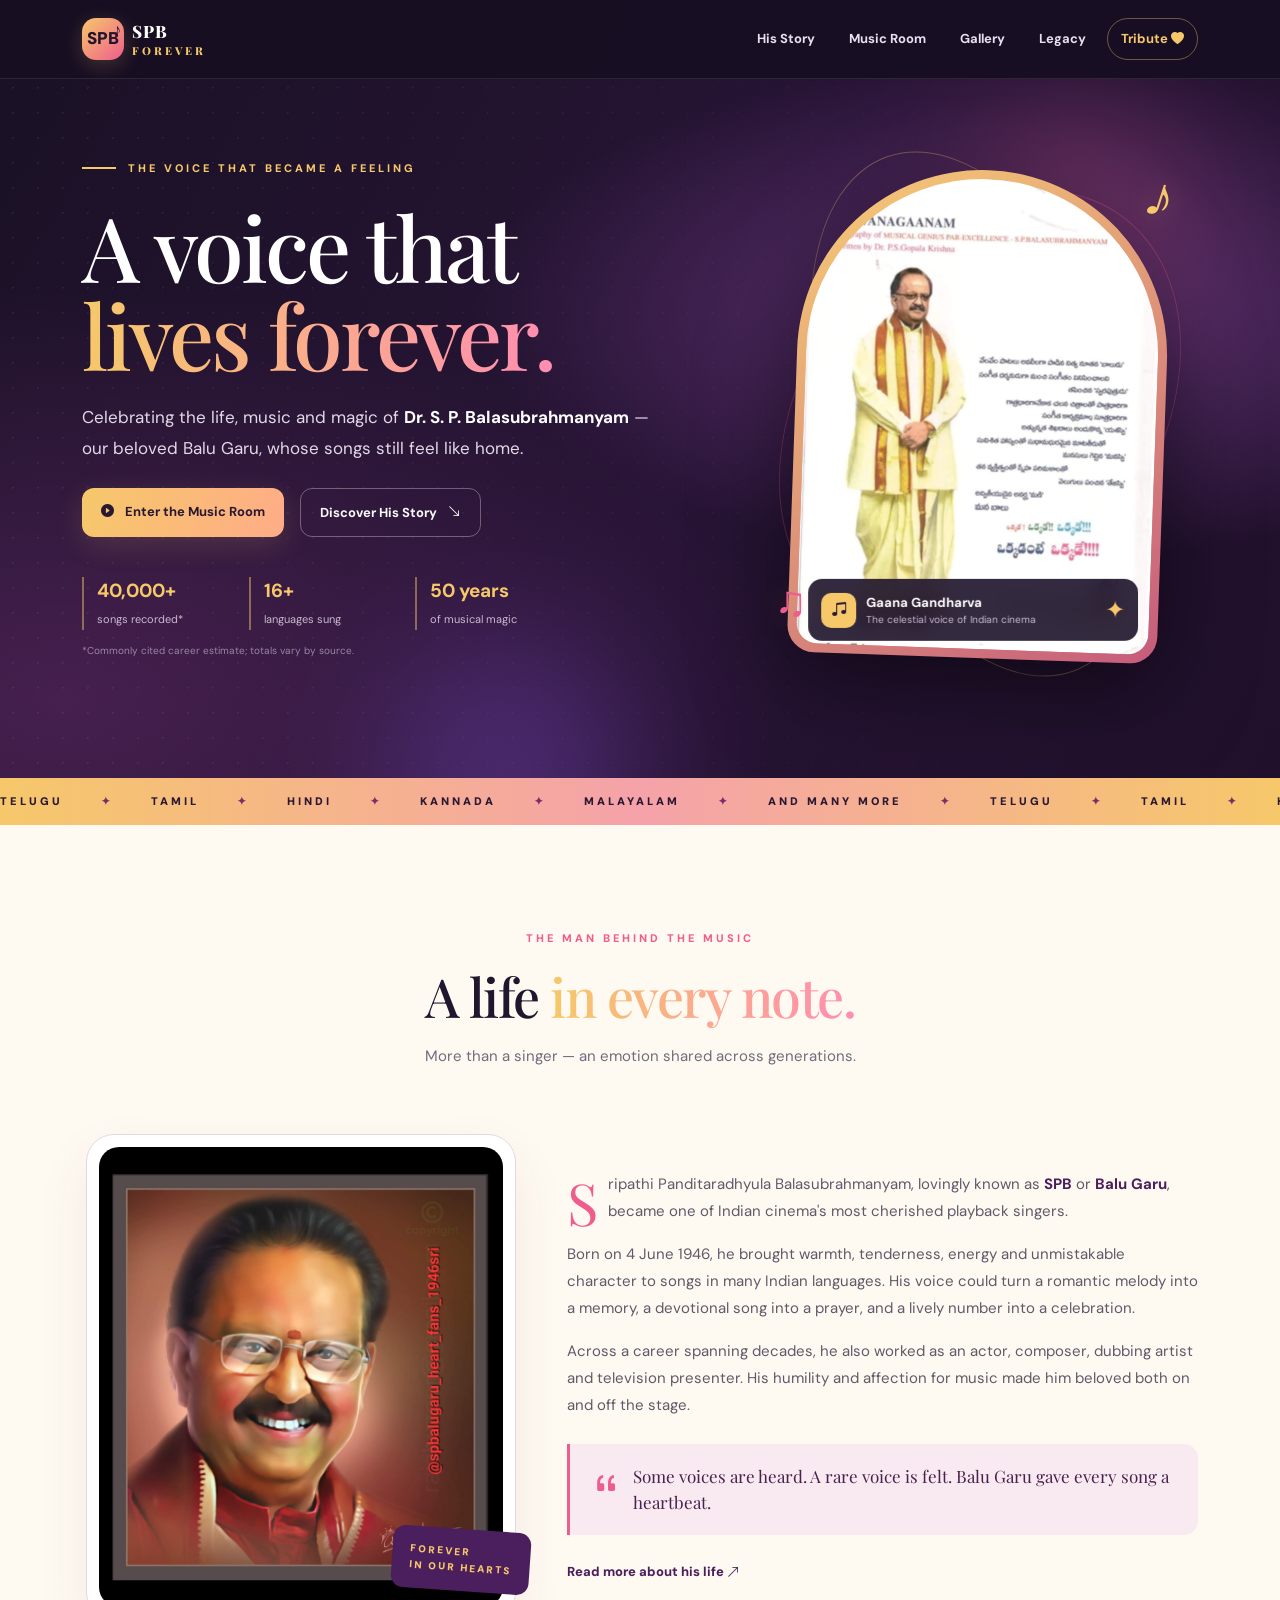
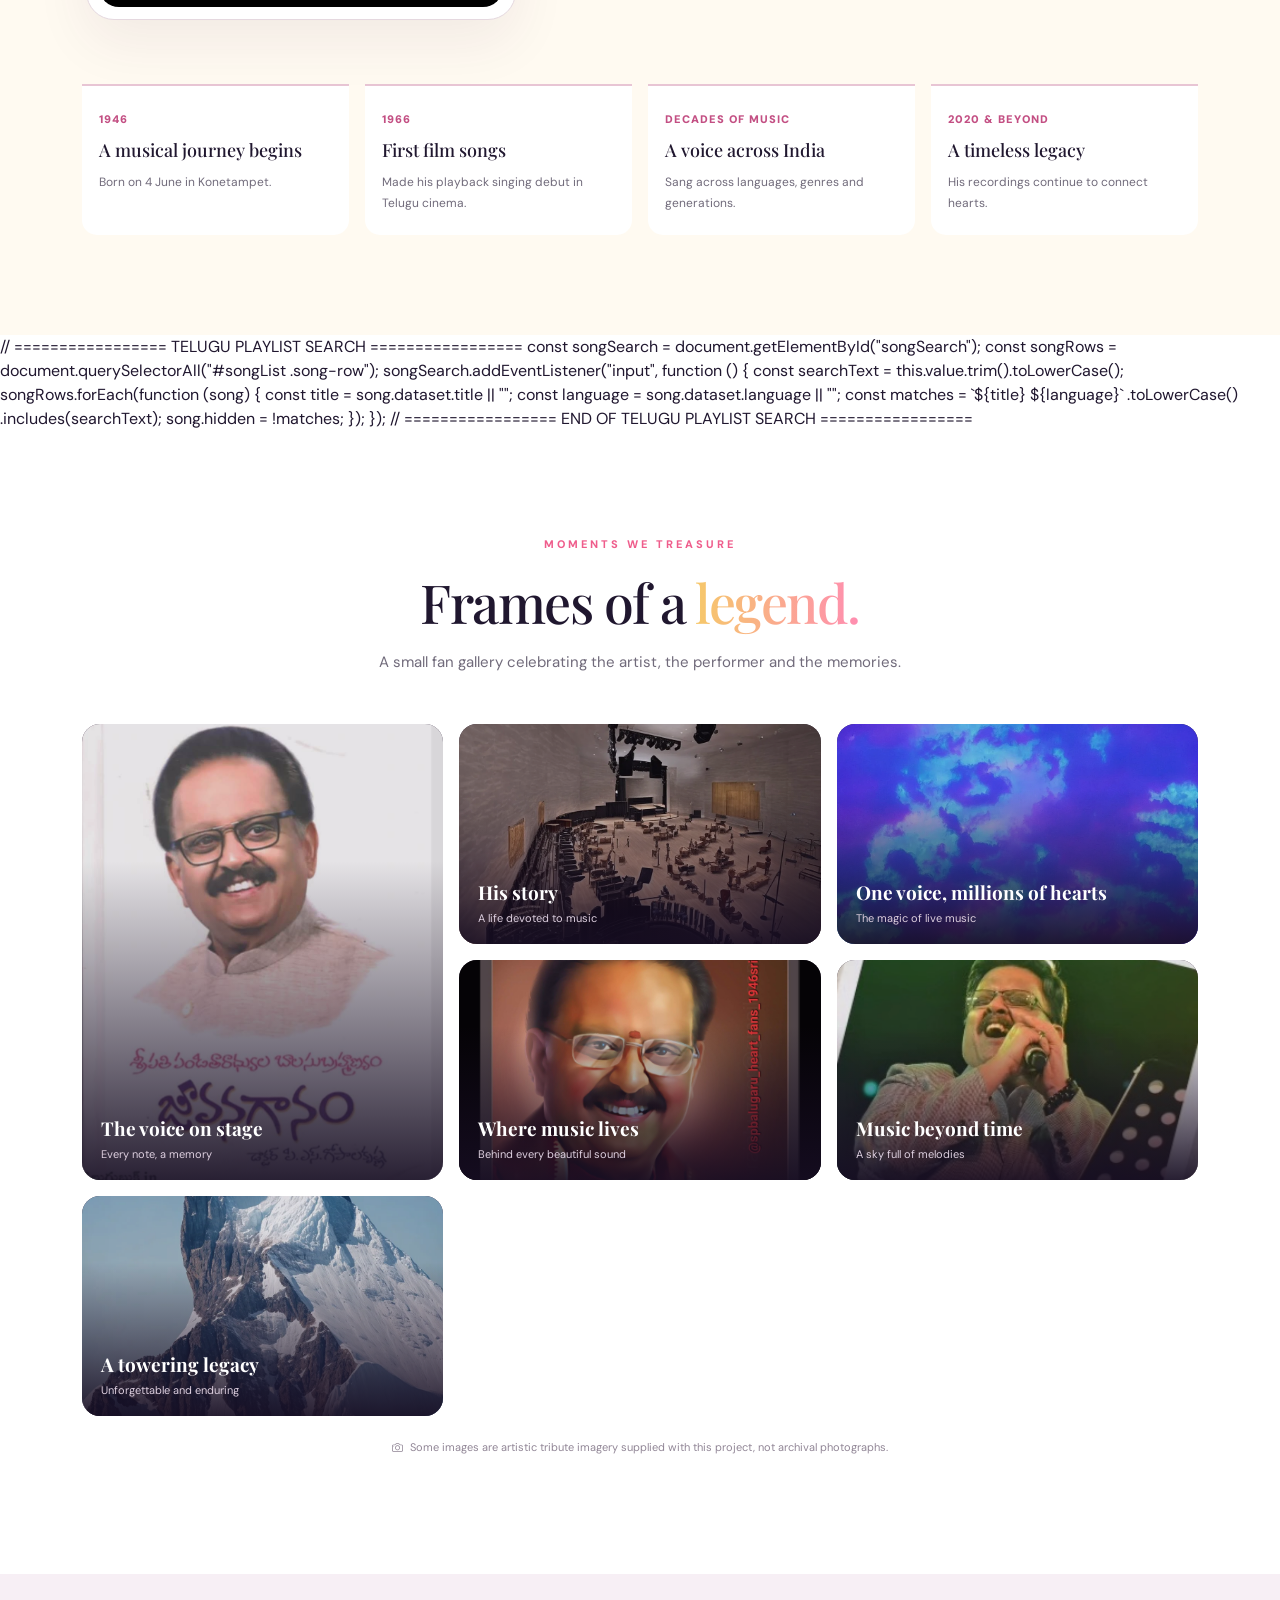
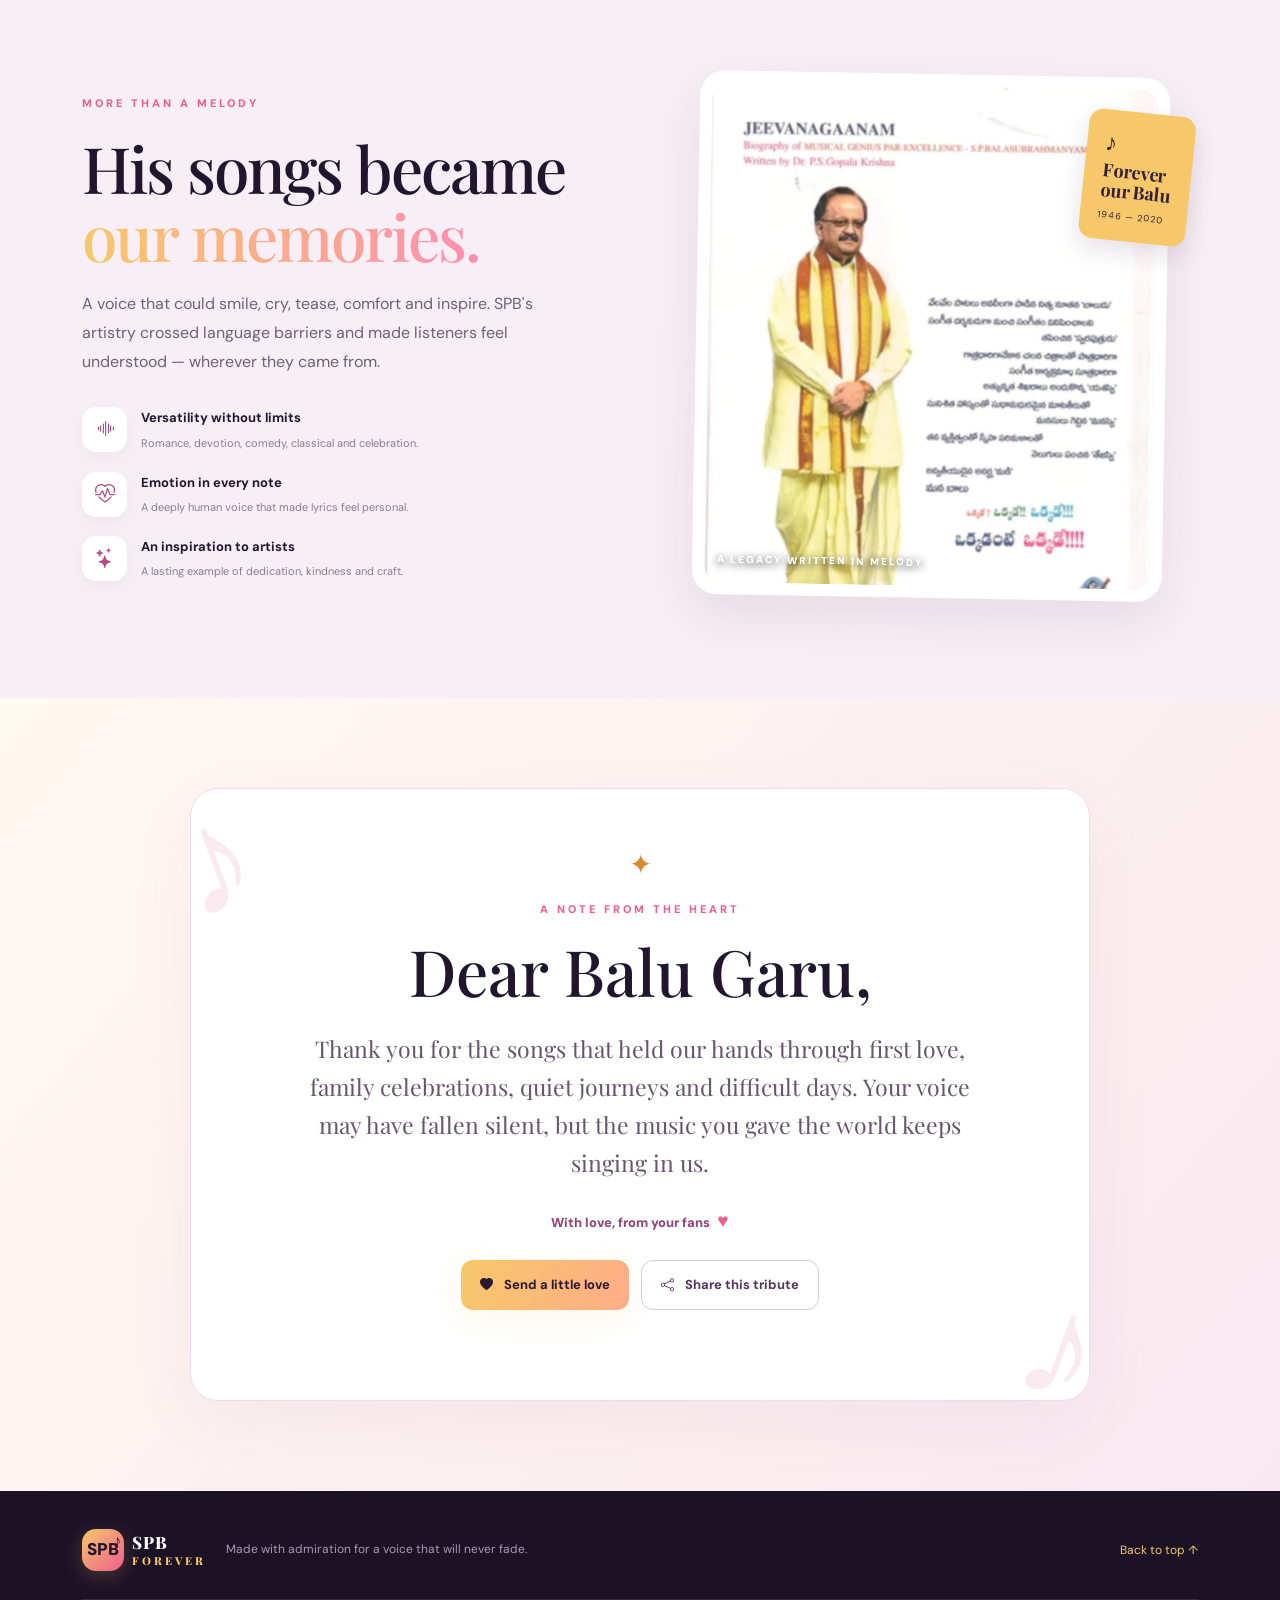
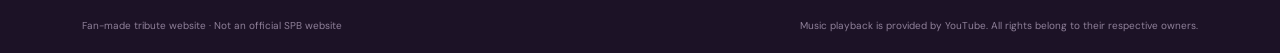
==== commit 89dcfc90: "changed music" ====
--- a/index.html
+++ b/index.html
@@ -319,304 +319,28 @@
 </section>
 
 
-<!-- ================= MUSIC PLAYER AND PLAYLIST ================= -->
-<section class="music-section section-pad" id="music">
-
-  <div class="container">
-
-    <div class="section-heading text-center light-heading">
-      <span class="section-kicker">PRESS PLAY ON A MEMORY</span>
-      <h2>The <span>Music Room</span></h2>
-      <p>
-        Choose a song below to listen to a curated SPB jukebox,
-        or search for your favourite version.
-      </p>
-    </div>
-
-    <div class="row g-4 mt-3">
-
-      <!-- Embedded YouTube player -->
-      <div class="col-lg-7">
-
-        <div class="player-card">
-
-          <div class="player-topline">
-            <span class="live-dot"></span>
-            NOW PLAYING · SPB CLASSICS
-          </div>
-
-          <div class="video-frame">
-            <iframe
-              id="musicPlayer"
-              src="https://www.youtube-nocookie.com/embed/pBMb52fGZzA?start=7&rel=0"
-              title="SPB Kannada songs jukebox by Saregama Kannada"
-              allow="accelerometer; autoplay; clipboard-write; encrypted-media; gyroscope; picture-in-picture; web-share"
-              allowfullscreen
-              loading="lazy">
-            </iframe>
-          </div>
-
-          <div class="player-info">
-
-            <div>
-              <span class="now-label">SELECTED TRACK</span>
-              <h3 id="nowPlayingTitle">Naliva Gulabi Hoove</h3>
-              <p id="nowPlayingMeta">
-                SPB Kannada Classics · Saregama Kannada
-              </p>
-            </div>
-
-            <a
-              id="openSong"
-              class="round-link"
-              href="https://www.youtube.com/watch?v=pBMb52fGZzA&t=7s"
-              target="_blank"
-              rel="noopener"
-              aria-label="Open song on YouTube">
-
-              <i class="bi bi-box-arrow-up-right"></i>
-            </a>
-
-          </div>
-
-          <p class="player-disclaimer">
-            <i class="bi bi-info-circle me-1"></i>
-            Playback is provided by YouTube. Availability may vary by region.
-          </p>
-
-        </div>
-      </div>
-
-
-      <!-- Playlist -->
-      <div class="col-lg-5">
-
-        <div class="playlist-card">
-
-          <div class="playlist-head">
-            <div>
-              <span class="section-kicker">THE FAN FAVOURITES</span>
-              <h3>Hit Song Playlist</h3>
-            </div>
-            <span class="playlist-count">12 tracks</span>
-          </div>
-
-          <div class="playlist-tools">
-            <label class="visually-hidden" for="songSearch">Search songs</label>
-            <i class="bi bi-search"></i>
-            <input
-              id="songSearch"
-              type="search"
-              placeholder="Find a song or language…">
-          </div>
-
-          <div class="song-list" id="songList">
-
-            <button class="song-row active"
-              data-title="Naliva Gulabi Hoove"
-              data-start="7"
-              data-language="Kannada">
-
-              <span class="song-number">01</span>
-              <span class="song-play"><i class="bi bi-play-fill"></i></span>
-              <span class="song-meta">
-                <strong>Naliva Gulabi Hoove</strong>
-                <small>Kannada · SPB Classics</small>
-              </span>
-              <span class="song-time">▶</span>
-            </button>
-
-            <button class="song-row"
-              data-title="Ananda Paramananda"
-              data-start="274"
-              data-language="Kannada">
-
-              <span class="song-number">02</span>
-              <span class="song-play"><i class="bi bi-play-fill"></i></span>
-              <span class="song-meta">
-                <strong>Ananda Paramananda</strong>
-                <small>Kannada · SPB Classics</small>
-              </span>
-              <span class="song-time">▶</span>
-            </button>
-
-            <button class="song-row"
-              data-title="Naavaaduva Nudiye"
-              data-start="551"
-              data-language="Kannada">
-
-              <span class="song-number">03</span>
-              <span class="song-play"><i class="bi bi-play-fill"></i></span>
-              <span class="song-meta">
-                <strong>Naavaaduva Nudiye</strong>
-                <small>Kannada · SPB Classics</small>
-              </span>
-              <span class="song-time">▶</span>
-            </button>
-
-            <button class="song-row"
-              data-title="Haavina Dwesha Hanneradu"
-              data-start="909"
-              data-language="Kannada">
-
-              <span class="song-number">04</span>
-              <span class="song-play"><i class="bi bi-play-fill"></i></span>
-              <span class="song-meta">
-                <strong>Haavina Dwesha Hanneradu</strong>
-                <small>Kannada · SPB Classics</small>
-              </span>
-              <span class="song-time">▶</span>
-            </button>
-
-            <button class="song-row"
-              data-title="Maamaravello"
-              data-start="1112"
-              data-language="Kannada">
-
-              <span class="song-number">05</span>
-              <span class="song-play"><i class="bi bi-play-fill"></i></span>
-              <span class="song-meta">
-                <strong>Maamaravello</strong>
-                <small>Kannada · SPB Classics</small>
-              </span>
-              <span class="song-time">▶</span>
-            </button>
-
-            <button class="song-row"
-              data-title="Prema Preeti Nannusiru"
-              data-start="1406"
-              data-language="Kannada">
-
-              <span class="song-number">06</span>
-              <span class="song-play"><i class="bi bi-play-fill"></i></span>
-              <span class="song-meta">
-                <strong>Prema Preeti Nannusiru</strong>
-                <small>Kannada · SPB Classics</small>
-              </span>
-              <span class="song-time">▶</span>
-            </button>
-
-            <button class="song-row"
-              data-title="Aakaashadindha"
-              data-start="1779"
-              data-language="Kannada">
-
-              <span class="song-number">07</span>
-              <span class="song-play"><i class="bi bi-play-fill"></i></span>
-              <span class="song-meta">
-                <strong>Aakaashadindha</strong>
-                <small>Kannada · SPB Classics</small>
-              </span>
-              <span class="song-time">▶</span>
-            </button>
-
-            <button class="song-row"
-              data-title="Ee Naada Anda"
-              data-start="2019"
-              data-language="Kannada">
-
-              <span class="song-number">08</span>
-              <span class="song-play"><i class="bi bi-play-fill"></i></span>
-              <span class="song-meta">
-                <strong>Ee Naada Anda</strong>
-                <small>Kannada · SPB Classics</small>
-              </span>
-              <span class="song-time">▶</span>
-            </button>
-
-            <button class="song-row"
-              data-title="Nanna Aase Hannage"
-              data-start="2235"
-              data-language="Kannada">
-
-              <span class="song-number">09</span>
-              <span class="song-play"><i class="bi bi-play-fill"></i></span>
-              <span class="song-meta">
-                <strong>Nanna Aase Hannage</strong>
-                <small>Kannada · SPB Classics</small>
-              </span>
-              <span class="song-time">▶</span>
-            </button>
-
-            <button class="song-row"
-              data-title="Thanuvina Manege"
-              data-start="2495"
-              data-language="Kannada">
-
-              <span class="song-number">10</span>
-              <span class="song-play"><i class="bi bi-play-fill"></i></span>
-              <span class="song-meta">
-                <strong>Thanuvina Manege</strong>
-                <small>Kannada · SPB Classics</small>
-              </span>
-              <span class="song-time">▶</span>
-            </button>
-
-            <button class="song-row"
-              data-title="Yavon Kanda Ninna"
-              data-start="2795"
-              data-language="Kannada">
-
-              <span class="song-number">11</span>
-              <span class="song-play"><i class="bi bi-play-fill"></i></span>
-              <span class="song-meta">
-                <strong>Yavon Kanda Ninna</strong>
-                <small>Kannada · SPB Classics</small>
-              </span>
-              <span class="song-time">▶</span>
-            </button>
-
-            <button class="song-row"
-              data-title="Nee Iralu Jotheyalli"
-              data-start="3151"
-              data-language="Kannada">
-
-              <span class="song-number">12</span>
-              <span class="song-play"><i class="bi bi-play-fill"></i></span>
-              <span class="song-meta">
-                <strong>Nee Iralu Jotheyalli</strong>
-                <small>Kannada · SPB Classics</small>
-              </span>
-              <span class="song-time">▶</span>
-            </button>
-
-          </div>
-
-          <div class="playlist-footer">
-            <span>
-              <i class="bi bi-music-note-list me-1"></i>
-              Curated jukebox
-            </span>
-
-            <a
-              href="https://www.youtube.com/results?search_query=SP+B+Balasubrahmanyam+hit+songs"
-              target="_blank"
-              rel="noopener">
-
-              Explore more songs
-              <i class="bi bi-arrow-up-right"></i>
-            </a>
-          </div>
-
-        </div>
-      </div>
-    </div>
-
-    <!-- Search songs in other languages -->
-    <div class="language-chips mt-4 text-center">
-      <span>Explore by language:</span>
-
-      <a href="https://www.youtube.com/results?search_query=SPB+Telugu+hit+songs" target="_blank" rel="noopener">Telugu</a>
-
-      <a href="https://www.youtube.com/results?search_query=SPB+Tamil+hit+songs" target="_blank" rel="noopener">Tamil</a>
-
-      <a href="https://www.youtube.com/results?search_query=SPB+Hindi+hit+songs" target="_blank" rel="noopener">Hindi</a>
-
-      <a href="https://www.youtube.com/results?search_query=SPB+Malayalam+hit+songs" target="_blank" rel="noopener">Malayalam</a>
-    </div>
-
-  </div>
-</section>
+
+// ================= TELUGU PLAYLIST SEARCH =================
+
+const songSearch = document.getElementById("songSearch");
+const songRows = document.querySelectorAll("#songList .song-row");
+
+songSearch.addEventListener("input", function () {
+  const searchText = this.value.trim().toLowerCase();
+
+  songRows.forEach(function (song) {
+    const title = song.dataset.title || "";
+    const language = song.dataset.language || "";
+
+    const matches = `${title} ${language}`
+      .toLowerCase()
+      .includes(searchText);
+
+    song.hidden = !matches;
+  });
+});
+
+// ================= END OF TELUGU PLAYLIST SEARCH =================
 
 
 <!-- ================= PHOTO GALLERY ================= -->
--- a/style.css
+++ b/style.css
@@ -0,0 +1,1325 @@
+
+/* =========================================
+   SPB FOREVER - FAN WEBSITE STYLES
+   ========================================= */
+
+:root {
+  --ink: #20172f;
+  --muted: #716b7b;
+  --plum: #4b1f5e;
+  --purple: #713b91;
+  --pink: #ef5d8c;
+  --gold: #f6c86a;
+  --cream: #fffaf1;
+  --dark: #171020;
+}
+
+* {
+  box-sizing: border-box;
+}
+
+html {
+  scroll-behavior: smooth;
+  scroll-padding-top: 84px;
+}
+
+body {
+  font-family: "DM Sans", sans-serif;
+  color: var(--ink);
+  overflow-x: hidden;
+}
+
+h1, h2, h3, .brand-name {
+  font-family: "Playfair Display", serif;
+}
+
+p {
+  line-height: 1.8;
+}
+
+/* =========================================
+   NAVIGATION AND LOGO
+   ========================================= */
+
+.navbar {
+  background: rgba(24, 14, 34, 0.94);
+  backdrop-filter: blur(16px);
+  padding: 13px 0;
+  border-bottom: 1px solid #ffffff18;
+}
+
+.brand-mark {
+  display: grid;
+  place-items: center;
+  width: 42px;
+  height: 42px;
+  border-radius: 14px;
+  background: linear-gradient(135deg, var(--gold), var(--pink));
+  color: #24152e;
+  font-weight: 900;
+  font-size: 17px;
+  position: relative;
+  box-shadow: 0 5px 20px #f6c86a35;
+}
+
+.brand-mark span {
+  position: absolute;
+  right: 3px;
+  top: 0;
+  font-size: 16px;
+}
+
+.brand-name {
+  font-weight: 800;
+  letter-spacing: 1px;
+  font-size: 17px;
+  color: #fff;
+}
+
+.brand-name em {
+  font-style: normal;
+  color: var(--gold);
+  font-size: 11px;
+  display: block;
+  letter-spacing: 3px;
+  margin-top: -2px;
+}
+
+.nav-link {
+  color: #e9dff0 !important;
+  font-size: 13px;
+  font-weight: 700;
+  padding: 10px 13px !important;
+}
+
+.nav-link:hover {
+  color: var(--gold) !important;
+}
+
+.nav-tribute {
+  border: 1px solid #f6c86a66;
+  border-radius: 30px;
+  color: var(--gold) !important;
+}
+
+/* =========================================
+   HERO / HOME SECTION
+   ========================================= */
+
+.hero {
+  min-height: 740px;
+  padding: 150px 0 100px;
+  position: relative;
+  overflow: hidden;
+  color: white;
+  background:
+    radial-gradient(ellipse at 80% 40%, #603273 0%, transparent 38%),
+    radial-gradient(ellipse at 5% 90%, #46204f 0%, transparent 42%),
+    linear-gradient(120deg, #1a1125, #271435 55%, #20102b);
+}
+
+.hero:before {
+  content: "";
+  position: absolute;
+  inset: 0;
+  background-image: radial-gradient(#ffffff12 1px, transparent 1px);
+  background-size: 25px 25px;
+  mask-image: linear-gradient(to right, black, transparent);
+}
+
+.hero-content {
+  position: relative;
+  z-index: 2;
+}
+
+.eyebrow,
+.section-kicker {
+  font-size: 11px;
+  font-weight: 800;
+  letter-spacing: 3px;
+  color: var(--pink);
+  display: inline-flex;
+  align-items: center;
+  gap: 12px;
+}
+
+.eyebrow {
+  color: var(--gold);
+}
+
+.eyebrow-line {
+  width: 34px;
+  height: 2px;
+  background: var(--gold);
+}
+
+.hero h1 {
+  font-size: clamp(3.7rem, 7vw, 6.7rem);
+  line-height: 0.98;
+  letter-spacing: -3px;
+  margin: 25px 0;
+}
+
+.hero h1 span,
+.section-heading h2 span,
+.legacy-title span {
+  background: linear-gradient(90deg, var(--gold), #ff8db1);
+  background-clip: text;
+  -webkit-background-clip: text;
+  color: transparent;
+}
+
+.hero-lead {
+  color: #e2d8e8;
+  max-width: 570px;
+  font-size: 17px;
+}
+
+.hero-lead strong {
+  color: white;
+}
+
+.btn {
+  border-radius: 12px;
+  font-weight: 700;
+  font-size: 13px;
+  padding: 14px 19px;
+}
+
+.btn-gold {
+  background: linear-gradient(110deg, var(--gold), #ffac87);
+  border: 0;
+  color: #2a1832;
+  box-shadow: 0 8px 28px #f6c86a25;
+  transition: 0.25s;
+}
+
+.btn-gold:hover {
+  transform: translateY(-2px);
+  color: #2a1832;
+  box-shadow: 0 12px 32px #f6c86a40;
+}
+
+.btn-outline-light {
+  border-color: #ffffff50;
+}
+
+.hero-stats {
+  max-width: 500px;
+}
+
+.stat {
+  border-left: 2px solid #f6c86a75;
+  padding-left: 13px;
+}
+
+.stat strong {
+  display: block;
+  font-size: 19px;
+  color: var(--gold);
+}
+
+.stat span {
+  font-size: 11px;
+  color: #c9bacf;
+}
+
+.tiny-note {
+  font-size: 10px;
+  color: #9887a2;
+  margin-top: 12px;
+}
+
+/* Hero portrait and logo decoration */
+
+.hero-portrait-wrap {
+  max-width: 410px;
+  margin: auto;
+  position: relative;
+  padding: 20px;
+}
+
+.portrait-card {
+  position: relative;
+  z-index: 1;
+  background: linear-gradient(145deg, #f7ce75, #c65c7c);
+  padding: 9px;
+  border-radius: 190px 190px 28px 28px;
+  box-shadow: 0 25px 90px #0008;
+  transform: rotate(2deg);
+}
+
+.hero-portrait {
+  width: 100%;
+  height: 470px;
+  object-fit: cover;
+  object-position: center 20%;
+  border-radius: 185px 185px 22px 22px;
+  display: block;
+  filter: saturate(0.92);
+}
+
+.portrait-caption {
+  position: absolute;
+  bottom: 17px;
+  left: 20px;
+  right: 20px;
+  display: flex;
+  align-items: center;
+  gap: 10px;
+  background: #20152de8;
+  backdrop-filter: blur(10px);
+  padding: 13px;
+  border-radius: 14px;
+  transform: rotate(-2deg);
+}
+
+.caption-icon {
+  width: 35px;
+  height: 35px;
+  display: grid;
+  place-items: center;
+  background: var(--gold);
+  color: #271832;
+  border-radius: 10px;
+}
+
+.portrait-caption strong,
+.portrait-caption small {
+  display: block;
+}
+
+.portrait-caption strong {
+  font-size: 13px;
+}
+
+.portrait-caption small {
+  font-size: 10px;
+  color: #c9bbd2;
+}
+
+.caption-star {
+  margin-left: auto;
+  color: var(--gold);
+  font-size: 24px;
+}
+
+.portrait-orbit {
+  position: absolute;
+  border: 1px solid #f6c86a55;
+  border-radius: 50%;
+  inset: -10px;
+  transform: rotate(-20deg) scaleX(0.7);
+}
+
+.orbit-b {
+  inset: 20px -30px;
+  transform: rotate(35deg) scaleX(0.75);
+  border-color: #ef5d8c55;
+}
+
+.floating-note {
+  position: absolute;
+  z-index: 2;
+  color: var(--gold);
+  font-size: 58px;
+  text-shadow: 0 0 30px #f6c86a55;
+}
+
+.note-top {
+  top: 4px;
+  right: 10px;
+  transform: rotate(18deg);
+}
+
+.note-bottom {
+  bottom: 45px;
+  left: 0;
+  font-size: 43px;
+  color: var(--pink);
+}
+
+.hero-glow {
+  position: absolute;
+  border-radius: 50%;
+  filter: blur(70px);
+  opacity: 0.3;
+}
+
+.glow-one {
+  width: 200px;
+  height: 200px;
+  background: #e85b91;
+  right: 8%;
+  top: 15%;
+}
+
+.glow-two {
+  width: 250px;
+  height: 250px;
+  background: #8a55e9;
+  left: 30%;
+  bottom: -15%;
+}
+
+/* =========================================
+   MOVING LANGUAGE STRIP
+   ========================================= */
+
+.ticker {
+  background: linear-gradient(90deg, #f6c86a, #f5a2a9, #f6c86a);
+  overflow: hidden;
+  white-space: nowrap;
+  padding: 15px 0;
+  color: #2b1833;
+  font-size: 11px;
+  font-weight: 900;
+  letter-spacing: 3px;
+}
+
+.ticker-track {
+  display: flex;
+  align-items: center;
+  justify-content: space-around;
+  gap: 38px;
+  min-width: 950px;
+  animation: marquee 30s linear infinite;
+}
+
+.ticker i {
+  font-style: normal;
+  color: #7b2f68;
+}
+
+@keyframes marquee {
+  to {
+    transform: translateX(-25%);
+  }
+}
+
+/* =========================================
+   GENERAL SECTIONS
+   ========================================= */
+
+.section-pad {
+  padding: 100px 0;
+}
+
+.about-section {
+  background: var(--cream);
+}
+
+.section-heading {
+  max-width: 690px;
+  margin: 0 auto;
+}
+
+.section-heading h2 {
+  font-size: clamp(2.4rem, 4.2vw, 4rem);
+  letter-spacing: -1.5px;
+  margin: 15px 0;
+}
+
+.section-heading p {
+  color: var(--muted);
+  font-size: 15px;
+}
+
+/* =========================================
+   BIOGRAPHY
+   ========================================= */
+
+.about-image-frame {
+  position: relative;
+  padding: 12px;
+  border: 1px solid #e5d8df;
+  border-radius: 28px;
+  background: #fff;
+  box-shadow: 0 22px 55px #43204c12;
+  max-width: 430px;
+  margin: auto;
+}
+
+.about-image-frame img {
+  width: 100%;
+  height: 460px;
+  object-fit: cover;
+  object-position: center 20%;
+  border-radius: 20px;
+}
+
+.image-stamp {
+  position: absolute;
+  bottom: 28px;
+  right: -15px;
+  padding: 15px 18px;
+  background: var(--plum);
+  color: var(--gold);
+  font-size: 10px;
+  font-weight: 900;
+  letter-spacing: 2px;
+  line-height: 1.6;
+  border-radius: 12px;
+  transform: rotate(4deg);
+}
+
+.story-copy {
+  font-size: 15px;
+  color: #61596a;
+}
+
+.story-copy strong {
+  color: var(--plum);
+}
+
+.dropcap:first-letter {
+  float: left;
+  font-family: "Playfair Display", serif;
+  font-size: 58px;
+  line-height: 0.8;
+  padding: 8px 10px 0 0;
+  color: var(--pink);
+}
+
+.quote-inline {
+  display: flex;
+  gap: 13px;
+  padding: 20px 22px;
+  margin: 25px 0;
+  background: #f8eaf0;
+  border-left: 3px solid var(--pink);
+  border-radius: 0 14px 14px 0;
+}
+
+.quote-inline i {
+  font-size: 28px;
+  color: var(--pink);
+}
+
+.quote-inline p {
+  font-family: "Playfair Display", serif;
+  font-size: 17px;
+  color: #48214e;
+  margin: 0;
+  line-height: 1.5;
+}
+
+.text-link {
+  color: var(--plum);
+  font-weight: 800;
+  text-decoration: none;
+  font-size: 13px;
+}
+
+.text-link:hover {
+  color: var(--pink);
+}
+
+/* Career timeline */
+
+.timeline-card {
+  height: 100%;
+  border-top: 2px solid #e8c5d4;
+  padding: 20px 17px;
+  background: #fff;
+  border-radius: 0 0 15px 15px;
+}
+
+.timeline-card span {
+  color: #c34f83;
+  font-size: 11px;
+  font-weight: 900;
+  letter-spacing: 1px;
+  text-transform: uppercase;
+}
+
+.timeline-card h3 {
+  font-size: 18px;
+  margin: 10px 0;
+}
+
+.timeline-card p {
+  font-size: 12px;
+  color: var(--muted);
+  margin: 0;
+}
+
+/* =========================================
+   MUSIC SECTION
+   ========================================= */
+
+.music-section {
+  background: linear-gradient(130deg, #20132c, #31183d 60%, #1d142a);
+  color: #fff;
+  position: relative;
+  overflow: hidden;
+}
+
+.music-section:before {
+  content: "♫";
+  position: absolute;
+  font-family: serif;
+  font-size: 400px;
+  color: #ffffff04;
+  right: -40px;
+  top: -120px;
+}
+
+.light-heading p {
+  color: #c3b4cd;
+}
+
+.player-card,
+.playlist-card {
+  background: #fff;
+  color: var(--ink);
+  border-radius: 22px;
+  overflow: hidden;
+  box-shadow: 0 25px 65px #0003;
+  height: 100%;
+}
+
+.player-topline {
+  background: #2a1b35;
+  color: #d9cadd;
+  padding: 15px 20px;
+  font-size: 10px;
+  font-weight: 800;
+  letter-spacing: 2px;
+}
+
+.live-dot {
+  display: inline-block;
+  width: 7px;
+  height: 7px;
+  border-radius: 50%;
+  background: #ee5c89;
+  box-shadow: 0 0 0 5px #ee5c8924;
+  margin-right: 8px;
+}
+
+.video-frame {
+  aspect-ratio: 16 / 9;
+  background: #100b15;
+}
+
+.video-frame iframe {
+  width: 100%;
+  height: 100%;
+  border: 0;
+}
+
+.player-info {
+  display: flex;
+  justify-content: space-between;
+  align-items: center;
+  padding: 22px 23px 10px;
+}
+
+.now-label {
+  font-size: 9px;
+  letter-spacing: 2px;
+  font-weight: 900;
+  color: #c35b86;
+}
+
+.player-info h3 {
+  font-size: 22px;
+  margin: 7px 0 3px;
+}
+
+.player-info p {
+  font-size: 12px;
+  color: var(--muted);
+  margin: 0;
+}
+
+.round-link {
+  width: 42px;
+  height: 42px;
+  border-radius: 50%;
+  display: grid;
+  place-items: center;
+  background: #f8e8ef;
+  color: #9c3e70;
+  text-decoration: none;
+}
+
+.player-disclaimer {
+  font-size: 10px;
+  color: #8d8494;
+  padding: 0 23px 17px;
+  margin: 0;
+}
+
+/* Playlist */
+
+.playlist-card {
+  padding: 23px 20px 0;
+}
+
+.playlist-head {
+  display: flex;
+  justify-content: space-between;
+  align-items: center;
+  margin-bottom: 18px;
+}
+
+.playlist-head .section-kicker {
+  font-size: 9px;
+  letter-spacing: 2px;
+}
+
+.playlist-head h3 {
+  font-size: 25px;
+  margin: 5px 0 0;
+}
+
+.playlist-count {
+  font-size: 10px;
+  font-weight: 800;
+  background: #f9e8ef;
+  color: #a54477;
+  padding: 7px 10px;
+  border-radius: 20px;
+}
+
+.playlist-tools {
+  display: flex;
+  align-items: center;
+  gap: 9px;
+  padding: 10px 12px;
+  border: 1px solid #ece5ed;
+  border-radius: 10px;
+  color: #9a8b9d;
+  margin-bottom: 9px;
+}
+
+.playlist-tools input {
+  width: 100%;
+  border: 0;
+  outline: 0;
+  font: inherit;
+  font-size: 12px;
+}
+
+.song-list {
+  max-height: 435px;
+  overflow: auto;
+  scrollbar-width: thin;
+  scrollbar-color: #dfc7d8 transparent;
+}
+
+.song-row {
+  width: 100%;
+  border: 0;
+  background: transparent;
+  display: flex;
+  align-items: center;
+  gap: 10px;
+  text-align: left;
+  padding: 11px 7px;
+  border-bottom: 1px solid #f0eaf1;
+  border-radius: 8px;
+  color: var(--ink);
+  transition: 0.2s;
+  cursor: pointer;
+}
+
+.song-row:hover,
+.song-row.active {
+  background: #fff3f7;
+}
+
+.song-number {
+  font-size: 10px;
+  color: #9e91a4;
+  width: 18px;
+}
+
+.song-play {
+  width: 28px;
+  height: 28px;
+  display: grid;
+  place-items: center;
+  background: #f4eaf1;
+  color: #a34177;
+  border-radius: 8px;
+  flex-shrink: 0;
+}
+
+.song-row.active .song-play {
+  background: linear-gradient(135deg, var(--pink), #bd6ac0);
+  color: white;
+}
+
+.song-meta {
+  min-width: 0;
+  flex: 1;
+}
+
+.song-meta strong,
+.song-meta small {
+  display: block;
+  white-space: nowrap;
+  overflow: hidden;
+  text-overflow: ellipsis;
+}
+
+.song-meta strong {
+  font-size: 12px;
+}
+
+.song-meta small {
+  font-size: 10px;
+  color: #918695;
+  margin-top: 3px;
+}
+
+.song-time {
+  font-size: 11px;
+  color: #bd6b92;
+}
+
+.playlist-footer {
+  display: flex;
+  justify-content: space-between;
+  gap: 10px;
+  align-items: center;
+  padding: 17px 0;
+  font-size: 10px;
+  color: #918695;
+}
+
+.playlist-footer a {
+  color: #a44175;
+  font-weight: 800;
+  text-decoration: none;
+}
+
+/* Language links */
+
+.language-chips {
+  display: flex;
+  justify-content: center;
+  align-items: center;
+  flex-wrap: wrap;
+  gap: 10px;
+  color: #cbbbd4;
+  font-size: 12px;
+}
+
+.language-chips a {
+  border: 1px solid #ffffff2a;
+  border-radius: 20px;
+  padding: 8px 15px;
+  text-decoration: none;
+  color: #fff;
+  font-size: 11px;
+}
+
+.language-chips a:hover {
+  background: var(--gold);
+  color: #24152e;
+}
+
+/* =========================================
+   PHOTO GALLERY
+   ========================================= */
+
+.gallery-section {
+  background: #fff;
+}
+
+.gallery-grid {
+  display: grid;
+  grid-template-columns: repeat(3, 1fr);
+  grid-auto-rows: 220px;
+  gap: 16px;
+}
+
+.gallery-item {
+  position: relative;
+  overflow: hidden;
+  border-radius: 18px;
+  background: #281831;
+  display: block;
+  isolation: isolate;
+}
+
+.gallery-item.gallery-tall {
+  grid-row: span 2;
+}
+
+.gallery-item img {
+  width: 100%;
+  height: 100%;
+  object-fit: cover;
+  transition: transform 0.5s, opacity 0.5s;
+  opacity: 0.88;
+}
+
+.gallery-item:after {
+  content: "";
+  position: absolute;
+  inset: 30% 0 0;
+  background: linear-gradient(transparent, #160d22e8);
+  z-index: 0;
+}
+
+.gallery-item span {
+  position: absolute;
+  bottom: 18px;
+  left: 19px;
+  right: 15px;
+  color: #fff;
+  z-index: 1;
+}
+
+.gallery-item strong,
+.gallery-item small {
+  display: block;
+}
+
+.gallery-item strong {
+  font-family: "Playfair Display", serif;
+  font-size: 19px;
+}
+
+.gallery-item small {
+  font-size: 11px;
+  color: #ddcfdf;
+  margin-top: 3px;
+}
+
+.gallery-item:hover img {
+  transform: scale(1.06);
+  opacity: 1;
+}
+
+.gallery-note {
+  text-align: center;
+  font-size: 11px;
+  color: #918696;
+  margin-top: 22px;
+}
+
+/* =========================================
+   MUSICAL LEGACY
+   ========================================= */
+
+.legacy-section {
+  background: #f7eff5;
+}
+
+.legacy-title {
+  font-size: clamp(2.8rem, 5vw, 4.5rem);
+  line-height: 1.06;
+  letter-spacing: -2px;
+  margin: 20px 0;
+}
+
+.legacy-copy {
+  color: #6e6274;
+  max-width: 500px;
+}
+
+.legacy-points {
+  display: grid;
+  gap: 17px;
+  margin-top: 30px;
+}
+
+.legacy-points > div {
+  display: flex;
+  gap: 14px;
+  align-items: center;
+}
+
+.legacy-points > div > span {
+  width: 45px;
+  height: 45px;
+  display: grid;
+  place-items: center;
+  flex-shrink: 0;
+  border-radius: 14px;
+  background: #fff;
+  color: #b34d82;
+  font-size: 20px;
+  box-shadow: 0 5px 18px #3d18340b;
+}
+
+.legacy-points p {
+  margin: 0;
+}
+
+.legacy-points strong,
+.legacy-points small {
+  display: block;
+}
+
+.legacy-points strong {
+  font-size: 13px;
+}
+
+.legacy-points small {
+  font-size: 11px;
+  color: #887c8c;
+  margin-top: 4px;
+}
+
+.legacy-photo {
+  position: relative;
+  max-width: 470px;
+  margin: auto;
+  padding: 12px;
+  background: #fff;
+  border-radius: 25px;
+  box-shadow: 0 20px 50px #49214d18;
+  transform: rotate(1deg);
+}
+
+.legacy-photo > img {
+  width: 100%;
+  height: 500px;
+  object-fit: cover;
+  object-position: center 15%;
+  border-radius: 17px;
+}
+
+.legacy-sticker {
+  position: absolute;
+  right: -22px;
+  top: 35px;
+  background: var(--gold);
+  color: #352039;
+  padding: 15px 18px;
+  border-radius: 14px;
+  box-shadow: 0 10px 25px #27122c20;
+  transform: rotate(5deg);
+}
+
+.legacy-sticker span {
+  font-size: 24px;
+  display: block;
+}
+
+.legacy-sticker strong {
+  display: block;
+  font-family: "Playfair Display", serif;
+  font-size: 18px;
+  line-height: 1.1;
+}
+
+.legacy-sticker small {
+  font-size: 9px;
+  letter-spacing: 1px;
+}
+
+.legacy-bottom-caption {
+  position: absolute;
+  bottom: 28px;
+  left: 25px;
+  color: #fff;
+  font-size: 10px;
+  font-weight: 900;
+  letter-spacing: 2px;
+  text-shadow: 0 2px 8px #000;
+}
+
+/* =========================================
+   TRIBUTE SECTION
+   ========================================= */
+
+.tribute-section {
+  background: linear-gradient(130deg, #fff9f1, #f9e8f0);
+  padding: 90px 0;
+}
+
+.tribute-box {
+  max-width: 900px;
+  margin: auto;
+  text-align: center;
+  background: #fff;
+  border: 1px solid #f0dce7;
+  border-radius: 28px;
+  padding: 55px 8%;
+  position: relative;
+  box-shadow: 0 20px 70px #6d2c5b0d;
+  overflow: hidden;
+}
+
+.tribute-box:before,
+.tribute-box:after {
+  content: "♪";
+  position: absolute;
+  font-size: 150px;
+  color: #f9eaf0;
+  z-index: 0;
+}
+
+.tribute-box:before {
+  top: -40px;
+  left: -15px;
+  transform: rotate(-20deg);
+}
+
+.tribute-box:after {
+  bottom: -60px;
+  right: -10px;
+  transform: rotate(20deg);
+}
+
+.tribute-box > * {
+  position: relative;
+  z-index: 1;
+}
+
+.tribute-sparkle {
+  font-size: 28px;
+  color: #d88a35;
+  margin-bottom: 10px;
+}
+
+.tribute-box h2 {
+  font-size: clamp(2.7rem, 5vw, 4rem);
+  margin: 13px 0 20px;
+}
+
+.tribute-message {
+  font-family: "Playfair Display", serif;
+  font-size: clamp(17px, 2.2vw, 23px);
+  line-height: 1.65;
+  color: #67566b;
+  max-width: 700px;
+  margin: 0 auto;
+}
+
+.tribute-signature {
+  font-size: 13px;
+  font-weight: 800;
+  color: #8f4379;
+  margin: 25px 0;
+}
+
+.tribute-signature span {
+  color: var(--pink);
+  font-size: 19px;
+  margin-left: 4px;
+}
+
+.tribute-actions {
+  display: flex;
+  justify-content: center;
+  flex-wrap: wrap;
+  gap: 12px;
+}
+
+.btn-outline-dark {
+  border-color: #d9c8d8;
+  color: #56345e;
+}
+
+.btn-outline-dark:hover {
+  background: #2b1a35;
+  color: #fff;
+}
+
+.tribute-feedback {
+  min-height: 20px;
+  font-size: 12px;
+  color: #a34175;
+  margin: 15px 0 0;
+}
+
+/* =========================================
+   FOOTER
+   ========================================= */
+
+.site-footer {
+  background: #1c1226;
+  color: #d8cadd;
+  padding: 38px 0 20px;
+}
+
+.footer-main {
+  display: flex;
+  align-items: center;
+  gap: 20px;
+  flex-wrap: wrap;
+  padding-bottom: 28px;
+}
+
+.footer-main p {
+  font-size: 12px;
+  color: #aa9ab4;
+  margin: 0;
+  flex: 1;
+}
+
+.back-top {
+  font-size: 12px;
+  color: var(--gold);
+  text-decoration: none;
+}
+
+.footer-bottom {
+  border-top: 1px solid #ffffff18;
+  padding-top: 18px;
+  display: flex;
+  justify-content: space-between;
+  gap: 12px;
+  flex-wrap: wrap;
+  color: #8f8099;
+  font-size: 10px;
+}
+
+/* =========================================
+   TABLET RESPONSIVENESS
+   ========================================= */
+
+@media (max-width: 991px) {
+  .hero {
+    padding-top: 130px;
+  }
+
+  .hero-portrait-wrap {
+    max-width: 350px;
+  }
+
+  .hero-portrait {
+    height: 400px;
+  }
+
+  .section-pad {
+    padding: 75px 0;
+  }
+
+  .nav-tribute {
+    display: inline-block;
+    margin-top: 8px;
+  }
+
+  .gallery-grid {
+    grid-auto-rows: 190px;
+  }
+}
+
+/* =========================================
+   MOBILE RESPONSIVENESS
+   ========================================= */
+
+@media (max-width: 767px) {
+  .hero {
+    padding: 125px 0 75px;
+  }
+
+  .hero h1 {
+    font-size: clamp(3.5rem, 15vw, 5rem);
+  }
+
+  .hero-lead {
+    font-size: 15px;
+  }
+
+  .hero-portrait-wrap {
+    max-width: 330px;
+    margin-top: 15px;
+  }
+
+  .hero-portrait {
+    height: 380px;
+  }
+
+  .section-pad {
+    padding: 65px 0;
+  }
+
+  .about-image-frame img {
+    height: 390px;
+  }
+
+  .timeline-card {
+    min-height: 145px;
+  }
+
+  .gallery-grid {
+    grid-template-columns: repeat(2, 1fr);
+    grid-auto-rows: 170px;
+    gap: 10px;
+  }
+
+  .gallery-item.gallery-tall {
+    grid-row: span 2;
+  }
+
+  .gallery-item strong {
+    font-size: 15px;
+  }
+
+  .gallery-item span {
+    left: 12px;
+    bottom: 12px;
+  }
+
+  .legacy-photo > img {
+    height: 420px;
+  }
+
+  .legacy-sticker {
+    right: -7px;
+  }
+
+  .tribute-box {
+    padding: 45px 7%;
+  }
+
+  .footer-main {
+    align-items: flex-start;
+  }
+
+  .footer-main p {
+    flex-basis: 100%;
+    order: 3;
+  }
+}
+
+/* =========================================
+   SMALL MOBILE SCREENS
+   ========================================= */
+
+@media (max-width: 420px) {
+  .gallery-grid {
+    grid-template-columns: 1fr;
+    grid-auto-rows: 220px;
+  }
+
+  .gallery-item.gallery-tall {
+    grid-row: span 1;
+  }
+
+  .hero-stats {
+    margin-top: 25px !important;
+  }
+
+  .stat strong {
+    font-size: 16px;
+  }
+
+  .stat span {
+    font-size: 10px;
+  }
+
+  .playlist-card {
+    padding-left: 14px;
+    padding-right: 14px;
+  }
+
+  .song-row {
+    gap: 7px;
+  }
+
+  .song-meta strong {
+    font-size: 11px;
+  }
+}
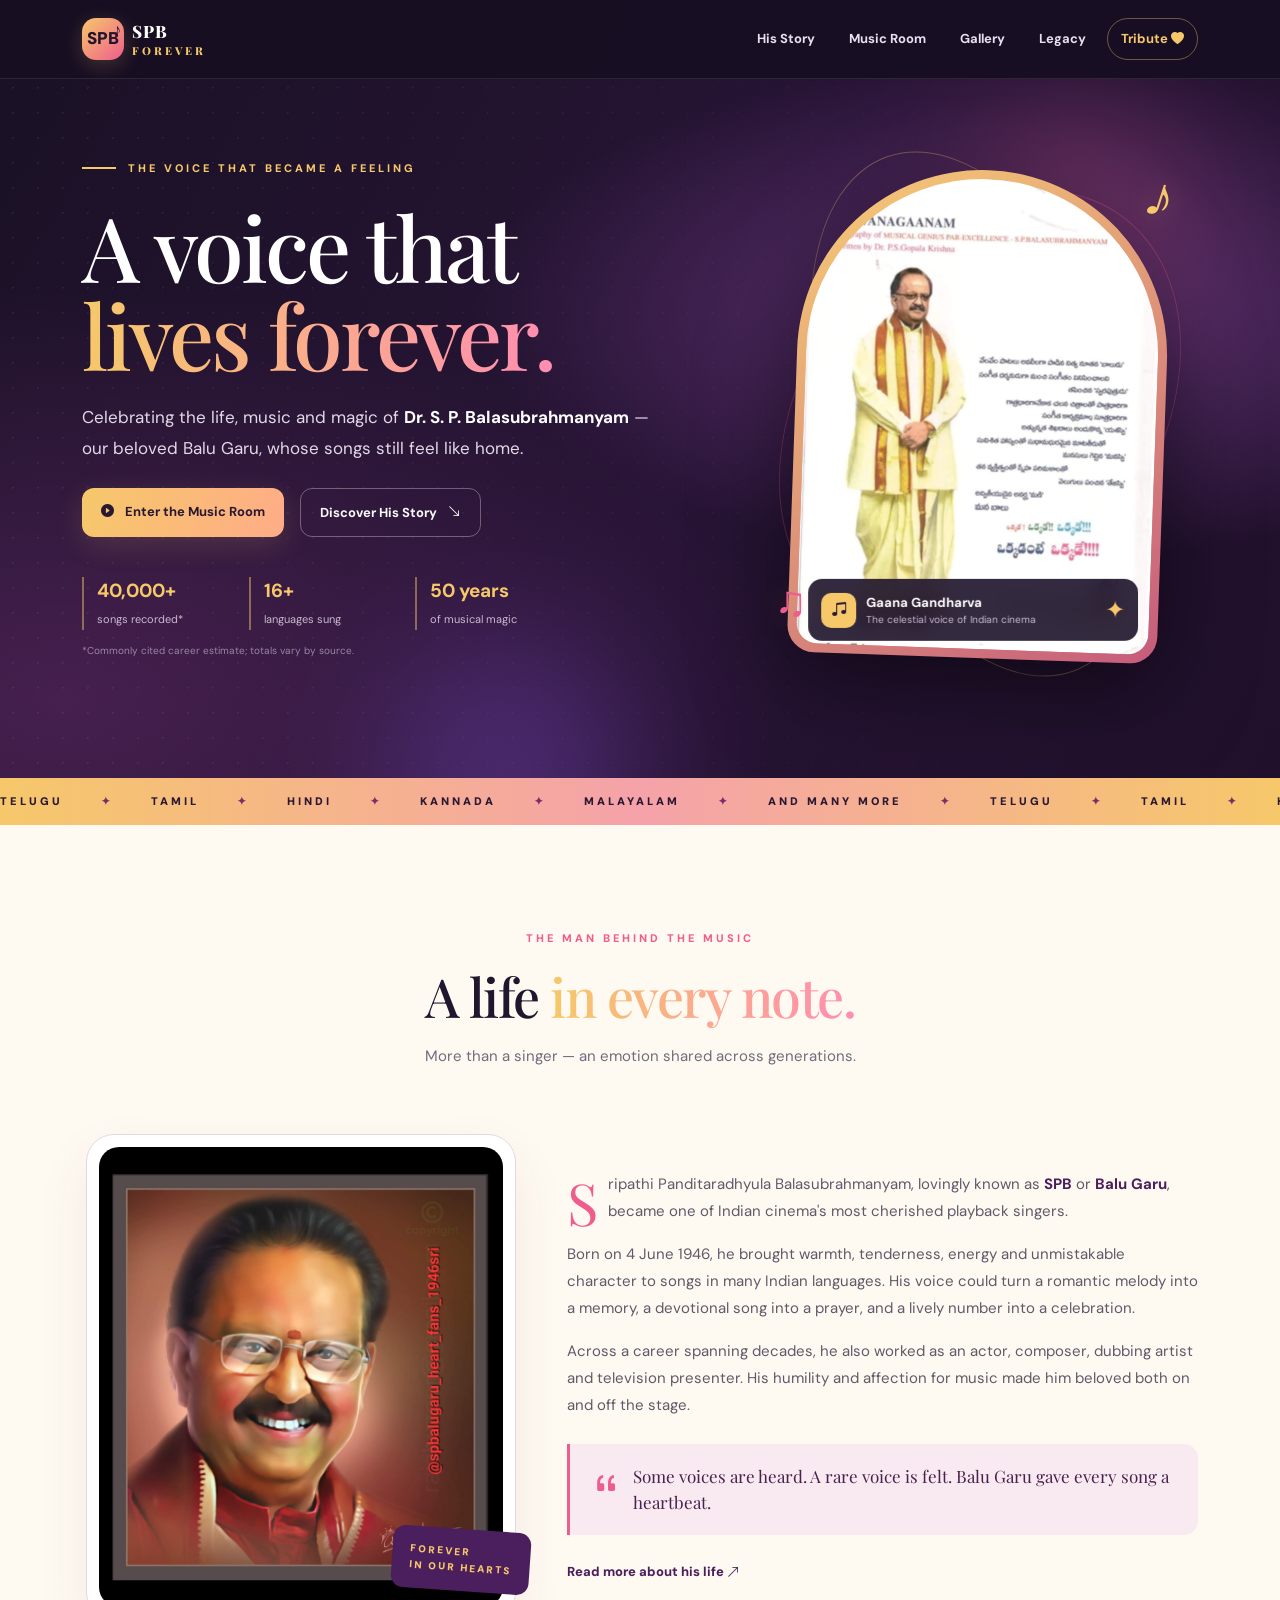
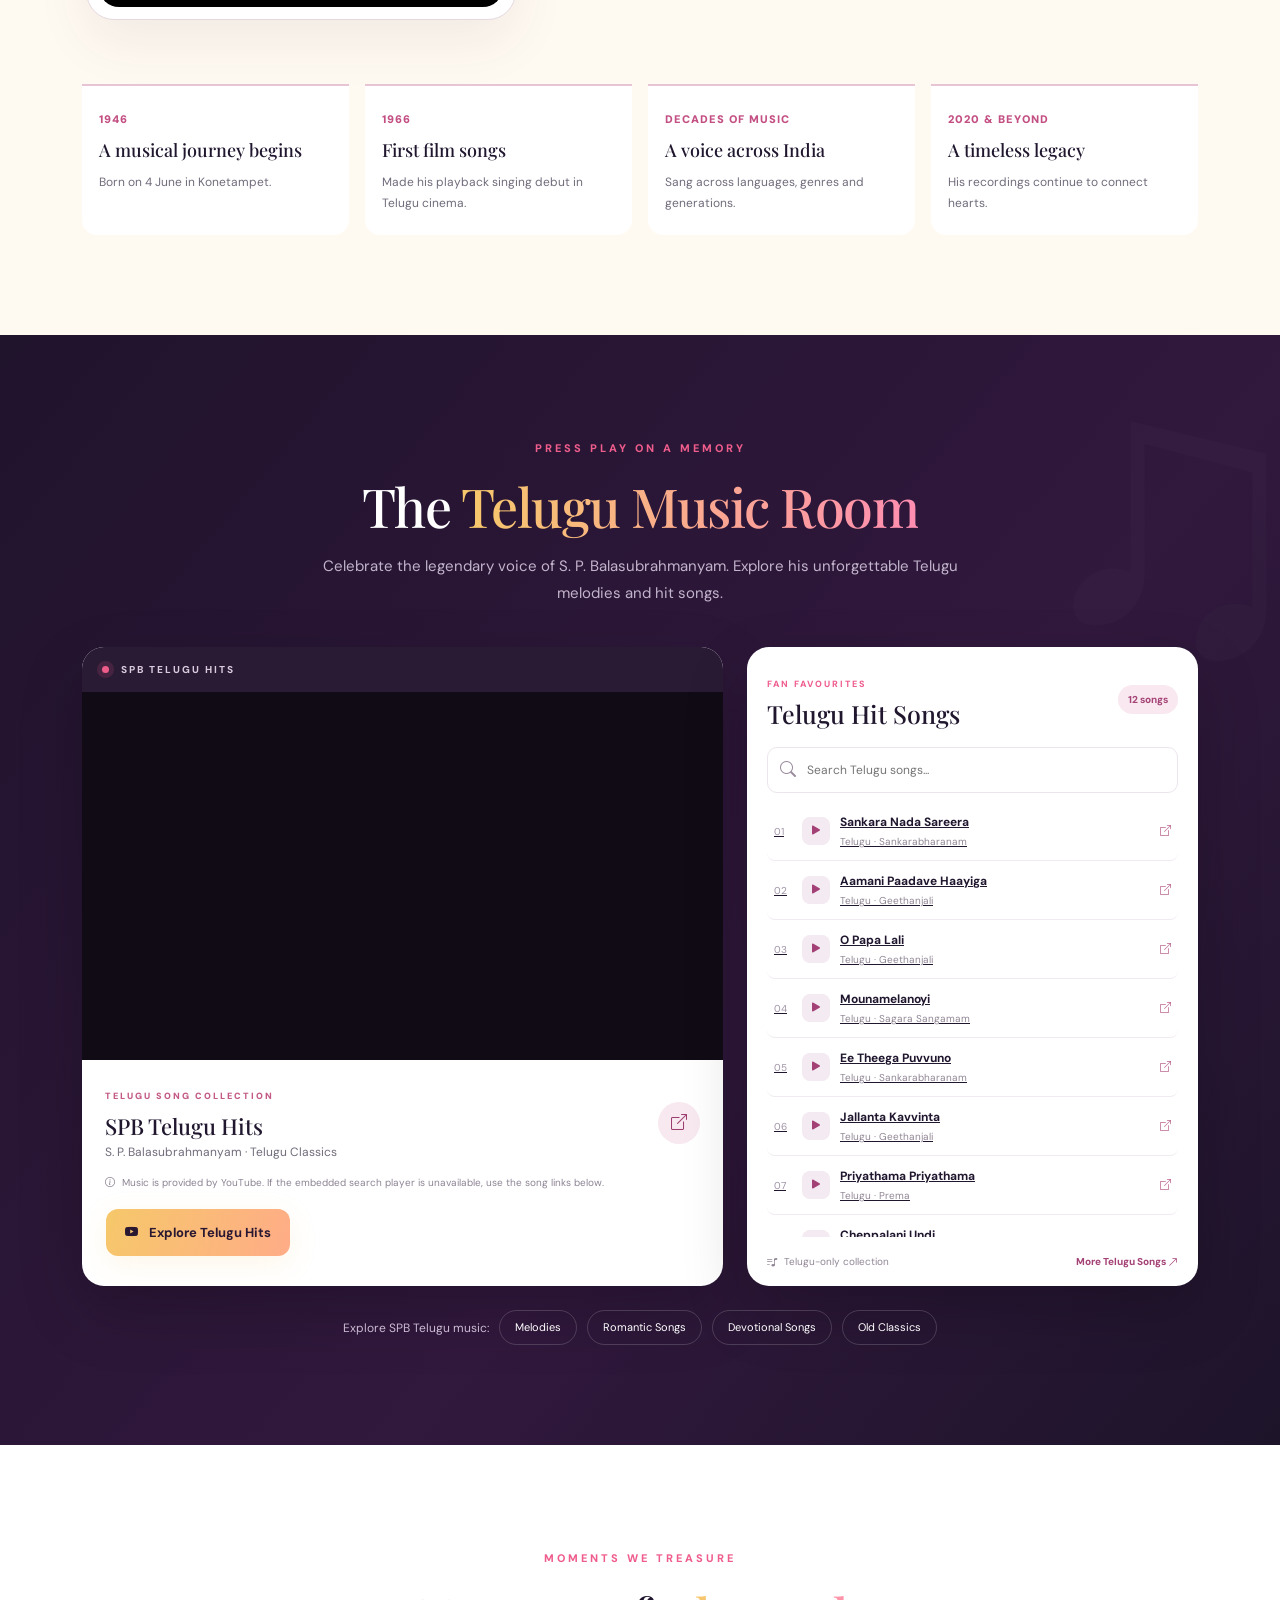
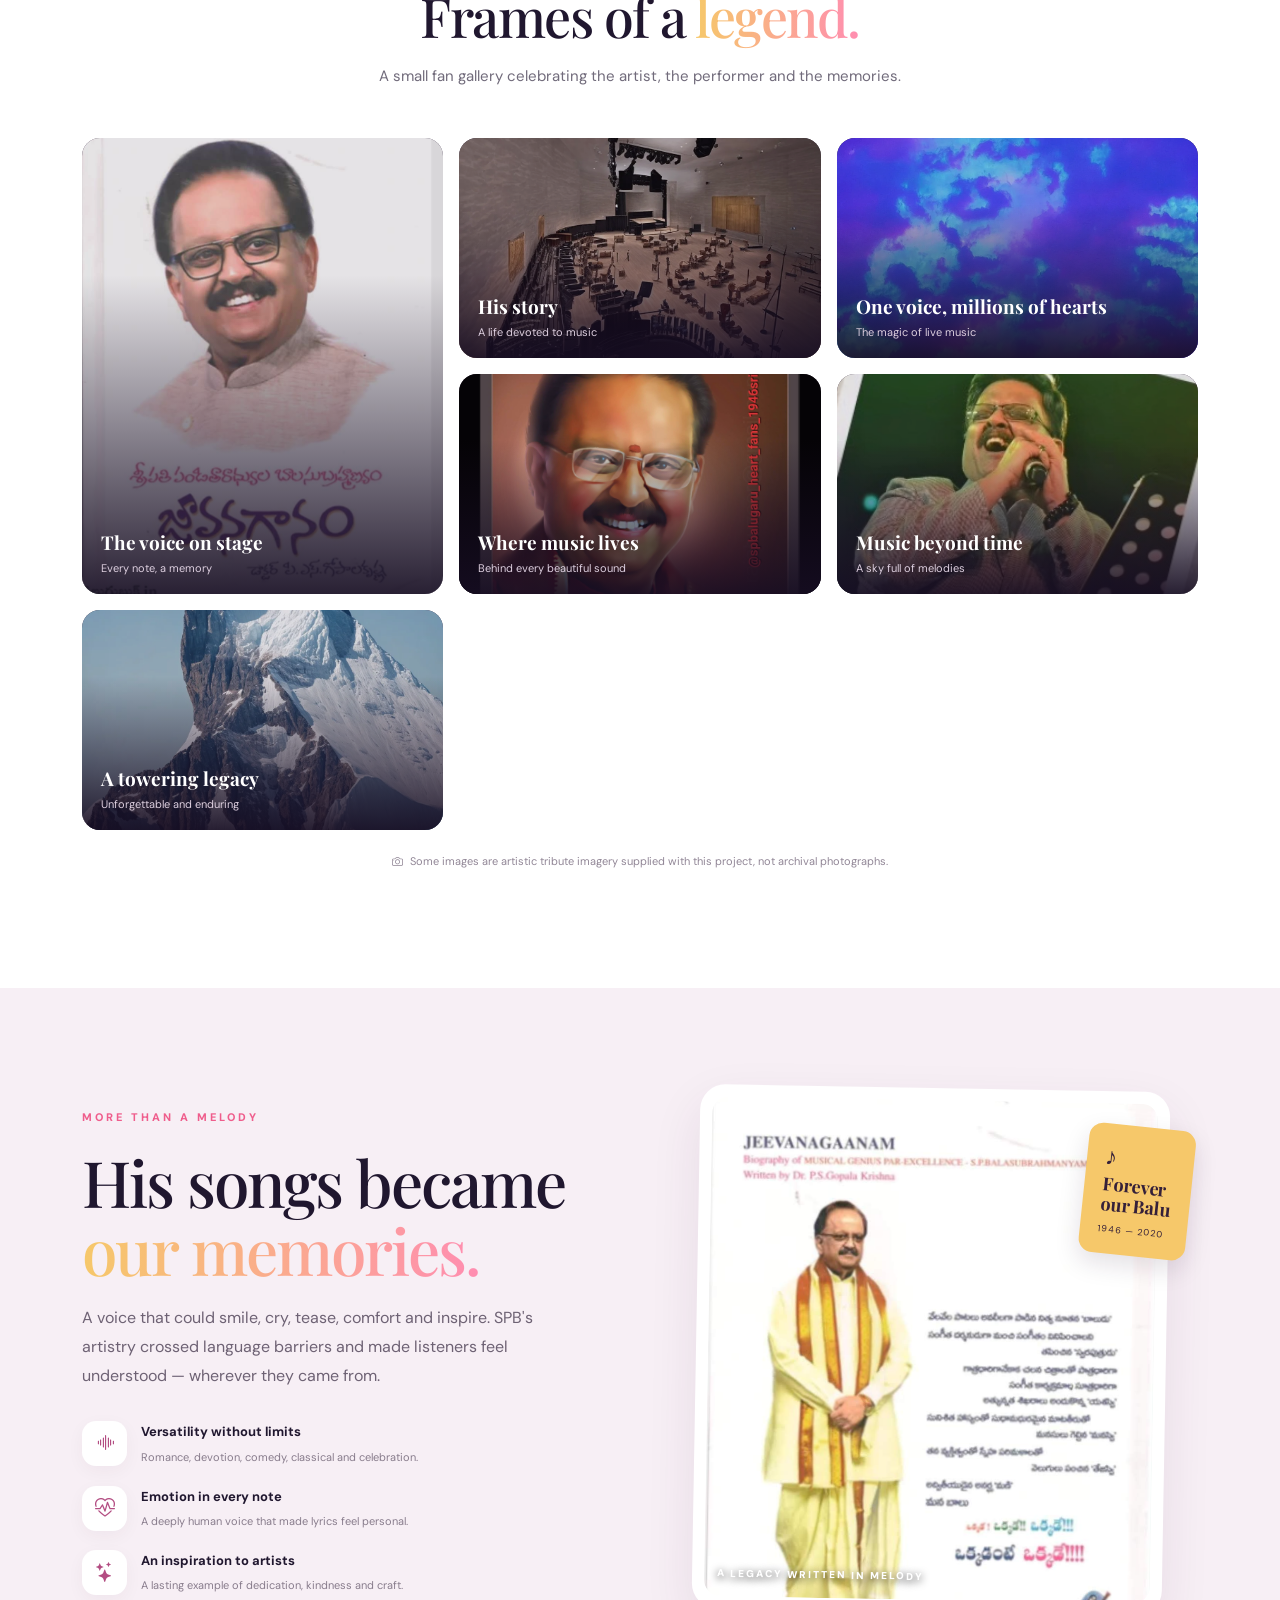
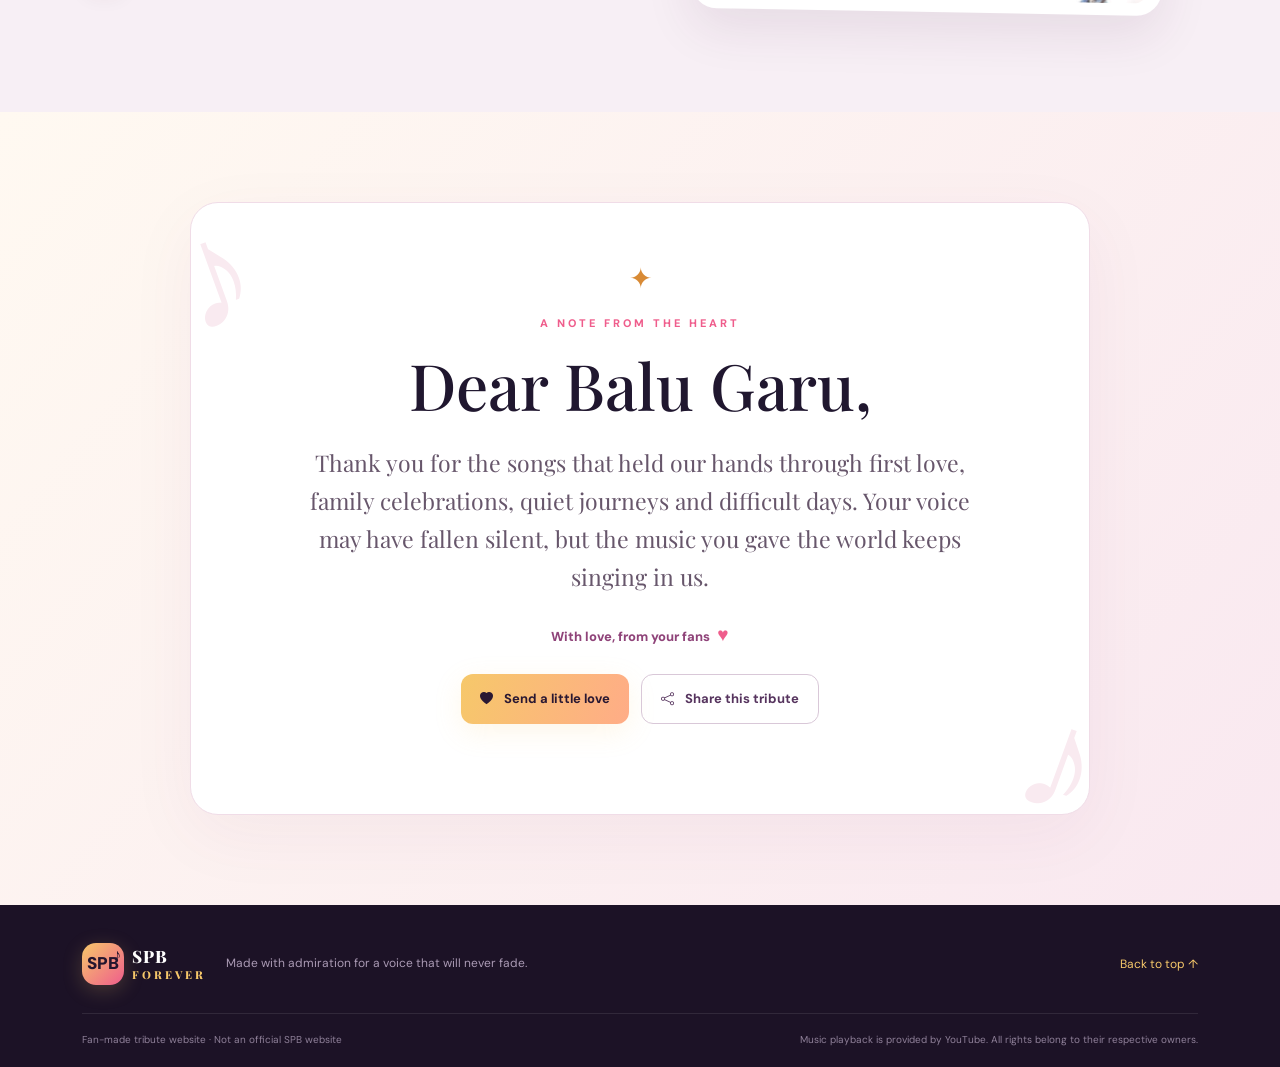
==== commit 7828096f: "Completed beautiful Website" ====
--- a/index.html
+++ b/index.html
@@ -320,27 +320,520 @@
 
 
 
-// ================= TELUGU PLAYLIST SEARCH =================
-
-const songSearch = document.getElementById("songSearch");
-const songRows = document.querySelectorAll("#songList .song-row");
-
-songSearch.addEventListener("input", function () {
-  const searchText = this.value.trim().toLowerCase();
-
-  songRows.forEach(function (song) {
-    const title = song.dataset.title || "";
-    const language = song.dataset.language || "";
-
-    const matches = `${title} ${language}`
-      .toLowerCase()
-      .includes(searchText);
-
-    song.hidden = !matches;
-  });
-});
-
-// ================= END OF TELUGU PLAYLIST SEARCH =================
+
+<!-- ================= MUSIC PLAYER AND TELUGU PLAYLIST ================= -->
+<section class="music-section section-pad" id="music">
+
+  <div class="container">
+
+    <!-- Section Heading -->
+    <div class="section-heading text-center light-heading">
+      <span class="section-kicker">PRESS PLAY ON A MEMORY</span>
+      <h2>The <span>Telugu Music Room</span></h2>
+      <p>
+        Celebrate the legendary voice of S. P. Balasubrahmanyam.
+        Explore his unforgettable Telugu melodies and hit songs.
+      </p>
+    </div>
+
+    <div class="row g-4 mt-3">
+
+      <!-- ================= YOUTUBE PLAYER ================= -->
+      <div class="col-lg-7">
+
+        <div class="player-card">
+
+          <div class="player-topline">
+            <span class="live-dot"></span>
+            SPB TELUGU HITS
+          </div>
+
+          <!-- Embedded Telugu music video -->
+          <div class="video-frame">
+            <iframe
+              id="musicPlayer"
+              src="https://www.youtube-nocookie.com/embed?listType=search&list=SP%20Balasubrahmanyam%20Telugu%20hit%20songs"
+              title="SPB Telugu hit songs on YouTube"
+              allow="accelerometer; autoplay; clipboard-write; encrypted-media; gyroscope; picture-in-picture; web-share"
+              allowfullscreen
+              loading="lazy">
+            </iframe>
+          </div>
+
+          <div class="player-info">
+
+            <div>
+              <span class="now-label">TELUGU SONG COLLECTION</span>
+              <h3 id="nowPlayingTitle">SPB Telugu Hits</h3>
+              <p id="nowPlayingMeta">
+                S. P. Balasubrahmanyam · Telugu Classics
+              </p>
+            </div>
+
+            <a
+              id="openSong"
+              class="round-link"
+              href="https://www.youtube.com/results?search_query=SP+Balu+Telugu+hit+songs"
+              target="_blank"
+              rel="noopener"
+              aria-label="Explore Telugu songs on YouTube">
+
+              <i class="bi bi-box-arrow-up-right"></i>
+            </a>
+
+          </div>
+
+          <p class="player-disclaimer">
+            <i class="bi bi-info-circle me-1"></i>
+            Music is provided by YouTube. If the embedded search player
+            is unavailable, use the song links below.
+          </p>
+
+          <div class="px-4 pb-4">
+            <a
+              class="btn btn-gold"
+              href="https://www.youtube.com/results?search_query=SP+Balu+Telugu+hit+songs"
+              target="_blank"
+              rel="noopener">
+
+              <i class="bi bi-youtube me-2"></i>
+              Explore Telugu Hits
+            </a>
+          </div>
+
+        </div>
+
+      </div>
+
+
+      <!-- ================= TELUGU PLAYLIST ================= -->
+      <div class="col-lg-5">
+
+        <div class="playlist-card">
+
+          <div class="playlist-head">
+            <div>
+              <span class="section-kicker">FAN FAVOURITES</span>
+              <h3>Telugu Hit Songs</h3>
+            </div>
+
+            <span class="playlist-count">12 songs</span>
+          </div>
+
+
+          <!-- Song Search -->
+          <div class="playlist-tools">
+
+            <label class="visually-hidden" for="songSearch">
+              Search Telugu songs
+            </label>
+
+            <i class="bi bi-search"></i>
+
+            <input
+              id="songSearch"
+              type="search"
+              placeholder="Search Telugu songs..."
+              autocomplete="off">
+
+          </div>
+
+
+          <!-- Song List -->
+          <div class="song-list" id="songList">
+
+
+            <!-- SONG 1 -->
+            <a
+              class="song-row"
+              data-title="Sankara Nada Sareera"
+              data-language="Telugu"
+              href="https://www.youtube.com/results?search_query=SPB+Sankara+Nada+Sareera+Sankarabharanam"
+              target="_blank"
+              rel="noopener">
+
+              <span class="song-number">01</span>
+
+              <span class="song-play">
+                <i class="bi bi-play-fill"></i>
+              </span>
+
+              <span class="song-meta">
+                <strong>Sankara Nada Sareera</strong>
+                <small>Telugu · Sankarabharanam</small>
+              </span>
+
+              <span class="song-time">
+                <i class="bi bi-box-arrow-up-right"></i>
+              </span>
+
+            </a>
+
+
+            <!-- SONG 2 -->
+            <a
+              class="song-row"
+              data-title="Aamani Paadave Haayiga"
+              data-language="Telugu"
+              href="https://www.youtube.com/results?search_query=SPB+Aamani+Paadave+Haayiga+Geethanjali"
+              target="_blank"
+              rel="noopener">
+
+              <span class="song-number">02</span>
+
+              <span class="song-play">
+                <i class="bi bi-play-fill"></i>
+              </span>
+
+              <span class="song-meta">
+                <strong>Aamani Paadave Haayiga</strong>
+                <small>Telugu · Geethanjali</small>
+              </span>
+
+              <span class="song-time">
+                <i class="bi bi-box-arrow-up-right"></i>
+              </span>
+
+            </a>
+
+
+            <!-- SONG 3 -->
+            <a
+              class="song-row"
+              data-title="O Papa Lali"
+              data-language="Telugu"
+              href="https://www.youtube.com/results?search_query=SPB+O+Papa+Lali+Geethanjali"
+              target="_blank"
+              rel="noopener">
+
+              <span class="song-number">03</span>
+
+              <span class="song-play">
+                <i class="bi bi-play-fill"></i>
+              </span>
+
+              <span class="song-meta">
+                <strong>O Papa Lali</strong>
+                <small>Telugu · Geethanjali</small>
+              </span>
+
+              <span class="song-time">
+                <i class="bi bi-box-arrow-up-right"></i>
+              </span>
+
+            </a>
+
+
+            <!-- SONG 4 -->
+            <a
+              class="song-row"
+              data-title="Mounamelanoyi"
+              data-language="Telugu"
+              href="https://www.youtube.com/results?search_query=SPB+Mounamelanoyi+Sagara+Sangamam"
+              target="_blank"
+              rel="noopener">
+
+              <span class="song-number">04</span>
+
+              <span class="song-play">
+                <i class="bi bi-play-fill"></i>
+              </span>
+
+              <span class="song-meta">
+                <strong>Mounamelanoyi</strong>
+                <small>Telugu · Sagara Sangamam</small>
+              </span>
+
+              <span class="song-time">
+                <i class="bi bi-box-arrow-up-right"></i>
+              </span>
+
+            </a>
+
+
+            <!-- SONG 5 -->
+            <a
+              class="song-row"
+              data-title="Ee Theega Puvvuno"
+              data-language="Telugu"
+              href="https://www.youtube.com/results?search_query=SPB+Ee+Theega+Puvvuno+Sankarabharanam"
+              target="_blank"
+              rel="noopener">
+
+              <span class="song-number">05</span>
+
+              <span class="song-play">
+                <i class="bi bi-play-fill"></i>
+              </span>
+
+              <span class="song-meta">
+                <strong>Ee Theega Puvvuno</strong>
+                <small>Telugu · Sankarabharanam</small>
+              </span>
+
+              <span class="song-time">
+                <i class="bi bi-box-arrow-up-right"></i>
+              </span>
+
+            </a>
+
+
+            <!-- SONG 6 -->
+            <a
+              class="song-row"
+              data-title="Jallanta Kavvinta"
+              data-language="Telugu"
+              href="https://www.youtube.com/results?search_query=SPB+Jallanta+Kavvinta+Geethanjali"
+              target="_blank"
+              rel="noopener">
+
+              <span class="song-number">06</span>
+
+              <span class="song-play">
+                <i class="bi bi-play-fill"></i>
+              </span>
+
+              <span class="song-meta">
+                <strong>Jallanta Kavvinta</strong>
+                <small>Telugu · Geethanjali</small>
+              </span>
+
+              <span class="song-time">
+                <i class="bi bi-box-arrow-up-right"></i>
+              </span>
+
+            </a>
+
+
+            <!-- SONG 7 -->
+            <a
+              class="song-row"
+              data-title="Priyathama Priyathama"
+              data-language="Telugu"
+              href="https://www.youtube.com/results?search_query=SPB+Priyathama+Priyathama+Prema+1989"
+              target="_blank"
+              rel="noopener">
+
+              <span class="song-number">07</span>
+
+              <span class="song-play">
+                <i class="bi bi-play-fill"></i>
+              </span>
+
+              <span class="song-meta">
+                <strong>Priyathama Priyathama</strong>
+                <small>Telugu · Prema</small>
+              </span>
+
+              <span class="song-time">
+                <i class="bi bi-box-arrow-up-right"></i>
+              </span>
+
+            </a>
+
+
+            <!-- SONG 8 -->
+            <a
+              class="song-row"
+              data-title="Cheppalani Undi"
+              data-language="Telugu"
+              href="https://www.youtube.com/results?search_query=SPB+Cheppalani+Undi+Rudraveena"
+              target="_blank"
+              rel="noopener">
+
+              <span class="song-number">08</span>
+
+              <span class="song-play">
+                <i class="bi bi-play-fill"></i>
+              </span>
+
+              <span class="song-meta">
+                <strong>Cheppalani Undi</strong>
+                <small>Telugu · Rudraveena</small>
+              </span>
+
+              <span class="song-time">
+                <i class="bi bi-box-arrow-up-right"></i>
+              </span>
+
+            </a>
+
+
+            <!-- SONG 9 -->
+            <a
+              class="song-row"
+              data-title="Nammaku Nammaku"
+              data-language="Telugu"
+              href="https://www.youtube.com/results?search_query=SPB+Nammaku+Nammaku+Rudraveena"
+              target="_blank"
+              rel="noopener">
+
+              <span class="song-number">09</span>
+
+              <span class="song-play">
+                <i class="bi bi-play-fill"></i>
+              </span>
+
+              <span class="song-meta">
+                <strong>Nammaku Nammaku</strong>
+                <small>Telugu · Rudraveena</small>
+              </span>
+
+              <span class="song-time">
+                <i class="bi bi-box-arrow-up-right"></i>
+              </span>
+
+            </a>
+
+
+            <!-- SONG 10 -->
+            <a
+              class="song-row"
+              data-title="Yamaho Yama"
+              data-language="Telugu"
+              href="https://www.youtube.com/results?search_query=SPB+Yamaho+Yama+Jagadeka+Veerudu+Athiloka+Sundari"
+              target="_blank"
+              rel="noopener">
+
+              <span class="song-number">10</span>
+
+              <span class="song-play">
+                <i class="bi bi-play-fill"></i>
+              </span>
+
+              <span class="song-meta">
+                <strong>Yamaho Yama</strong>
+                <small>Telugu · Jagadeka Veerudu Athiloka Sundari</small>
+              </span>
+
+              <span class="song-time">
+                <i class="bi bi-box-arrow-up-right"></i>
+              </span>
+
+            </a>
+
+
+            <!-- SONG 11 -->
+            <a
+              class="song-row"
+              data-title="Tella Cheeraku"
+              data-language="Telugu"
+              href="https://www.youtube.com/results?search_query=SPB+Tella+Cheeraku+Telugu+song"
+              target="_blank"
+              rel="noopener">
+
+              <span class="song-number">11</span>
+
+              <span class="song-play">
+                <i class="bi bi-play-fill"></i>
+              </span>
+
+              <span class="song-meta">
+                <strong>Tella Cheeraku</strong>
+                <small>Telugu · SPB song search</small>
+              </span>
+
+              <span class="song-time">
+                <i class="bi bi-box-arrow-up-right"></i>
+              </span>
+
+            </a>
+
+
+            <!-- SONG 12 -->
+            <a
+              class="song-row"
+              data-title="SPB Telugu Romantic Hits"
+              data-language="Telugu"
+              href="https://www.youtube.com/results?search_query=SP+Balu+Telugu+romantic+hit+songs"
+              target="_blank"
+              rel="noopener">
+
+              <span class="song-number">12</span>
+
+              <span class="song-play">
+                <i class="bi bi-play-fill"></i>
+              </span>
+
+              <span class="song-meta">
+                <strong>Telugu Romantic Hits</strong>
+                <small>Telugu · SPB melodies</small>
+              </span>
+
+              <span class="song-time">
+                <i class="bi bi-box-arrow-up-right"></i>
+              </span>
+
+            </a>
+
+          </div>
+
+
+          <!-- Playlist Footer -->
+          <div class="playlist-footer">
+
+            <span>
+              <i class="bi bi-music-note-list me-1"></i>
+              Telugu-only collection
+            </span>
+
+            <a
+              href="https://www.youtube.com/results?search_query=SP+Balu+Telugu+hit+songs"
+              target="_blank"
+              rel="noopener">
+
+              More Telugu Songs
+              <i class="bi bi-arrow-up-right"></i>
+
+            </a>
+
+          </div>
+
+        </div>
+
+      </div>
+    </div>
+
+
+    <!-- ================= TELUGU SONG LINKS ================= -->
+    <div class="language-chips mt-4 text-center">
+
+      <span>Explore SPB Telugu music:</span>
+
+      <a
+        href="https://www.youtube.com/results?search_query=SPB+Telugu+melody+songs"
+        target="_blank"
+        rel="noopener">
+        Melodies
+      </a>
+
+      <a
+        href="https://www.youtube.com/results?search_query=SPB+Telugu+romantic+songs"
+        target="_blank"
+        rel="noopener">
+        Romantic Songs
+      </a>
+
+      <a
+        href="https://www.youtube.com/results?search_query=SPB+Telugu+devotional+songs"
+        target="_blank"
+        rel="noopener">
+        Devotional Songs
+      </a>
+
+      <a
+        href="https://www.youtube.com/results?search_query=SPB+Telugu+old+classical+hits"
+        target="_blank"
+        rel="noopener">
+        Old Classics
+      </a>
+
+    </div>
+
+  </div>
+</section>
+
+<!-- ================= END OF MUSIC PLAYER AND TELUGU PLAYLIST ================= -->
 
 
 <!-- ================= PHOTO GALLERY ================= -->
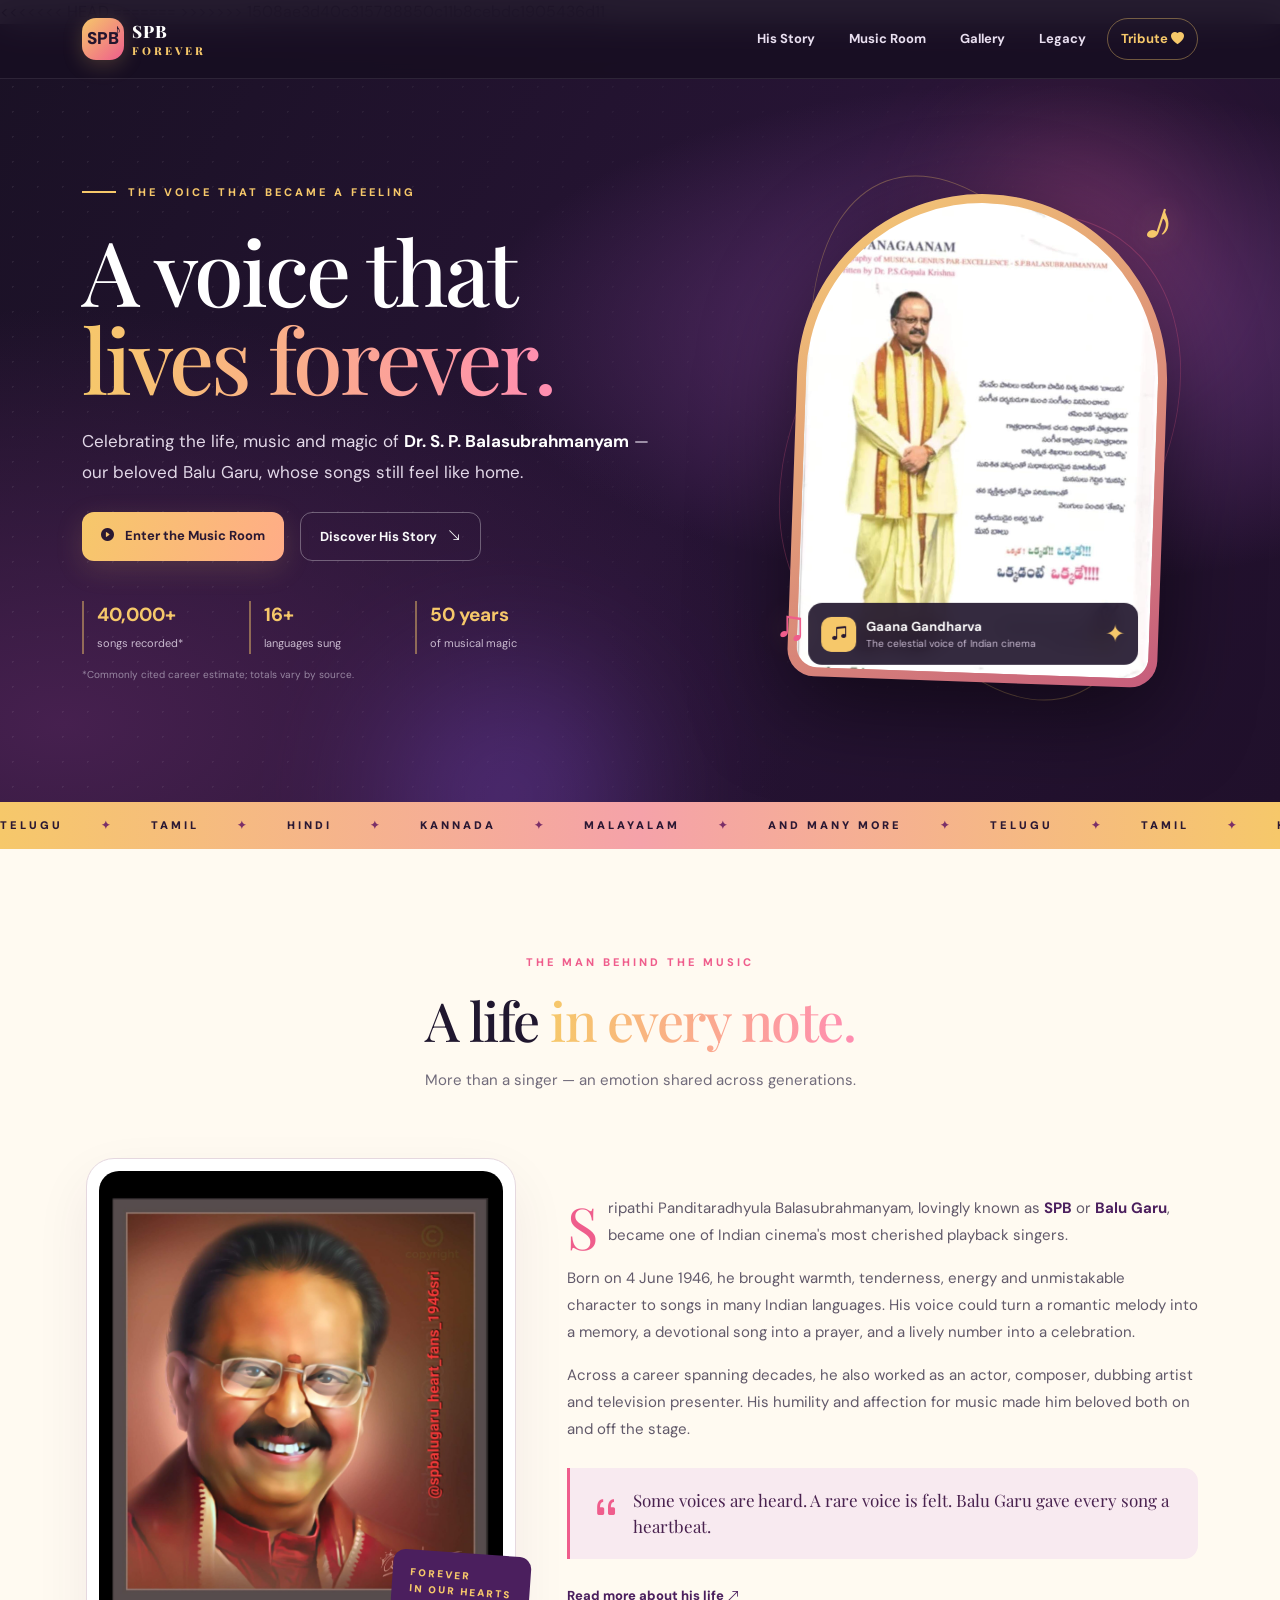
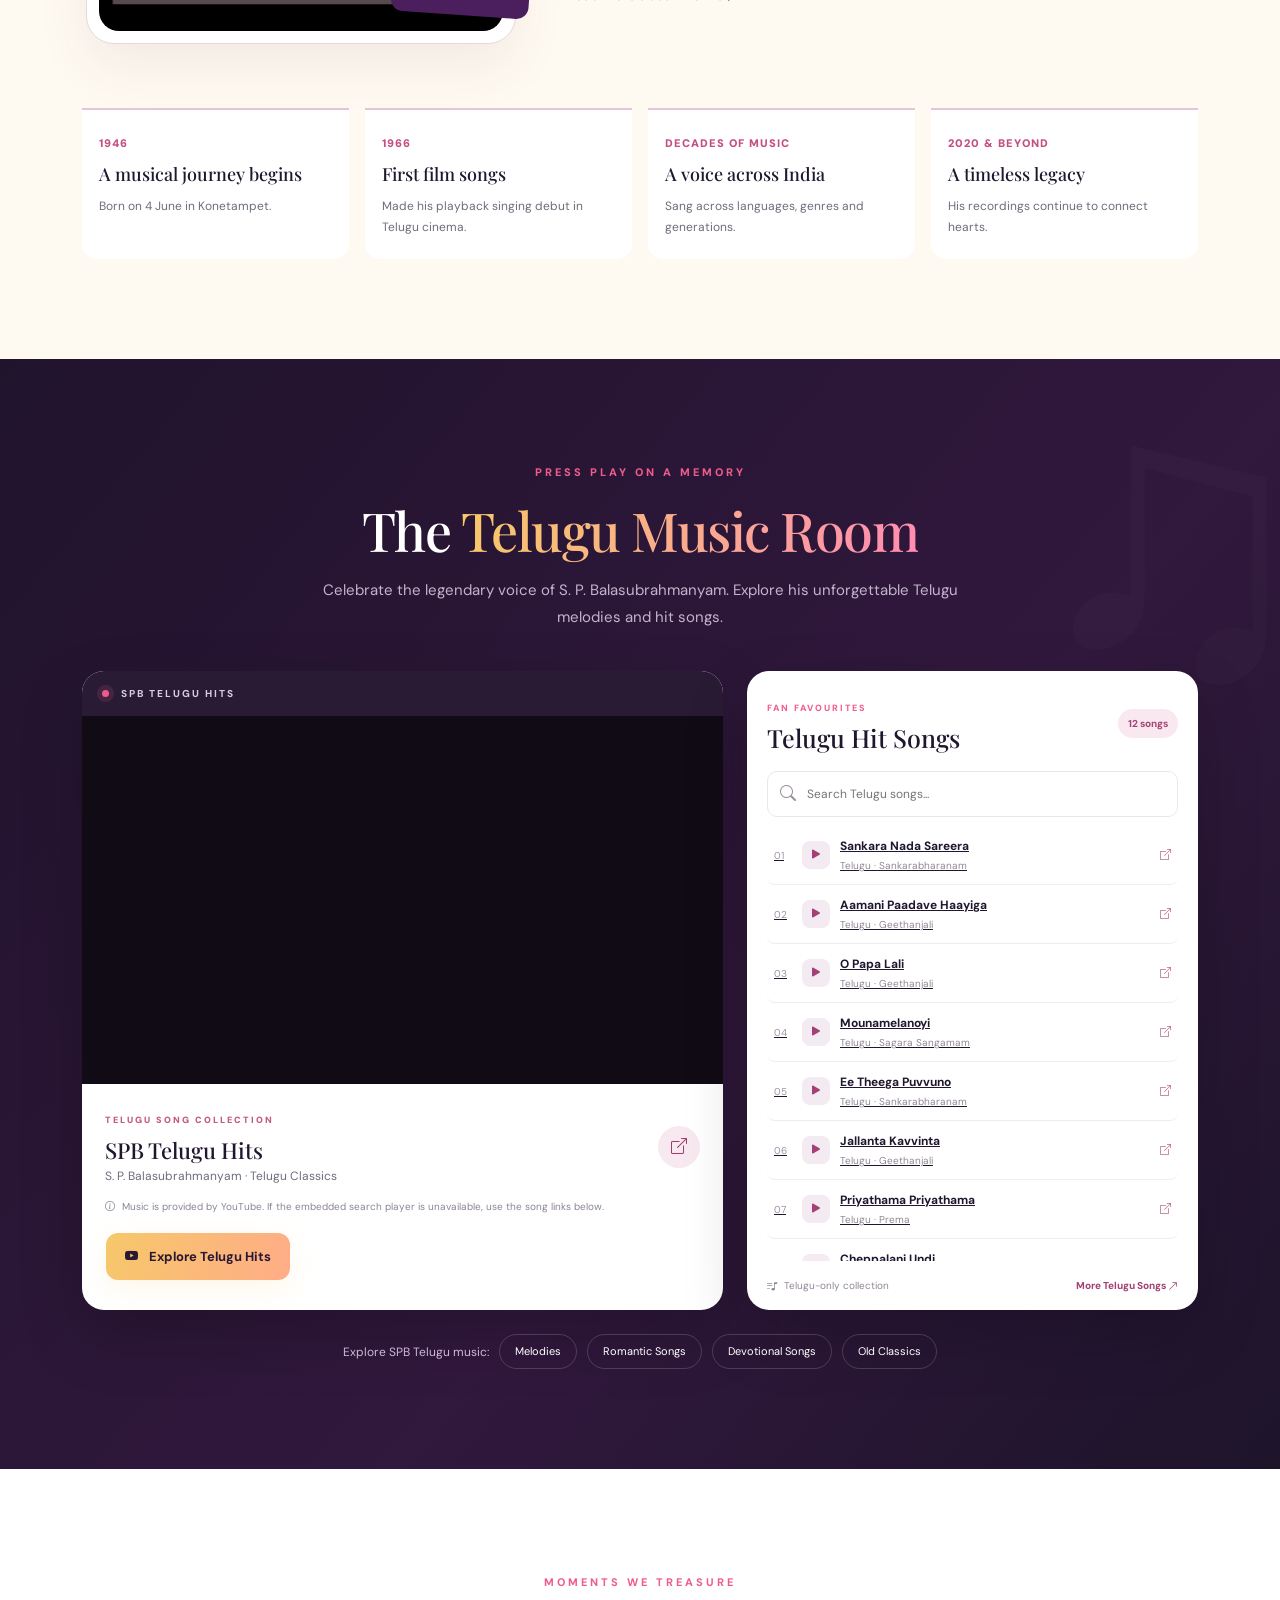
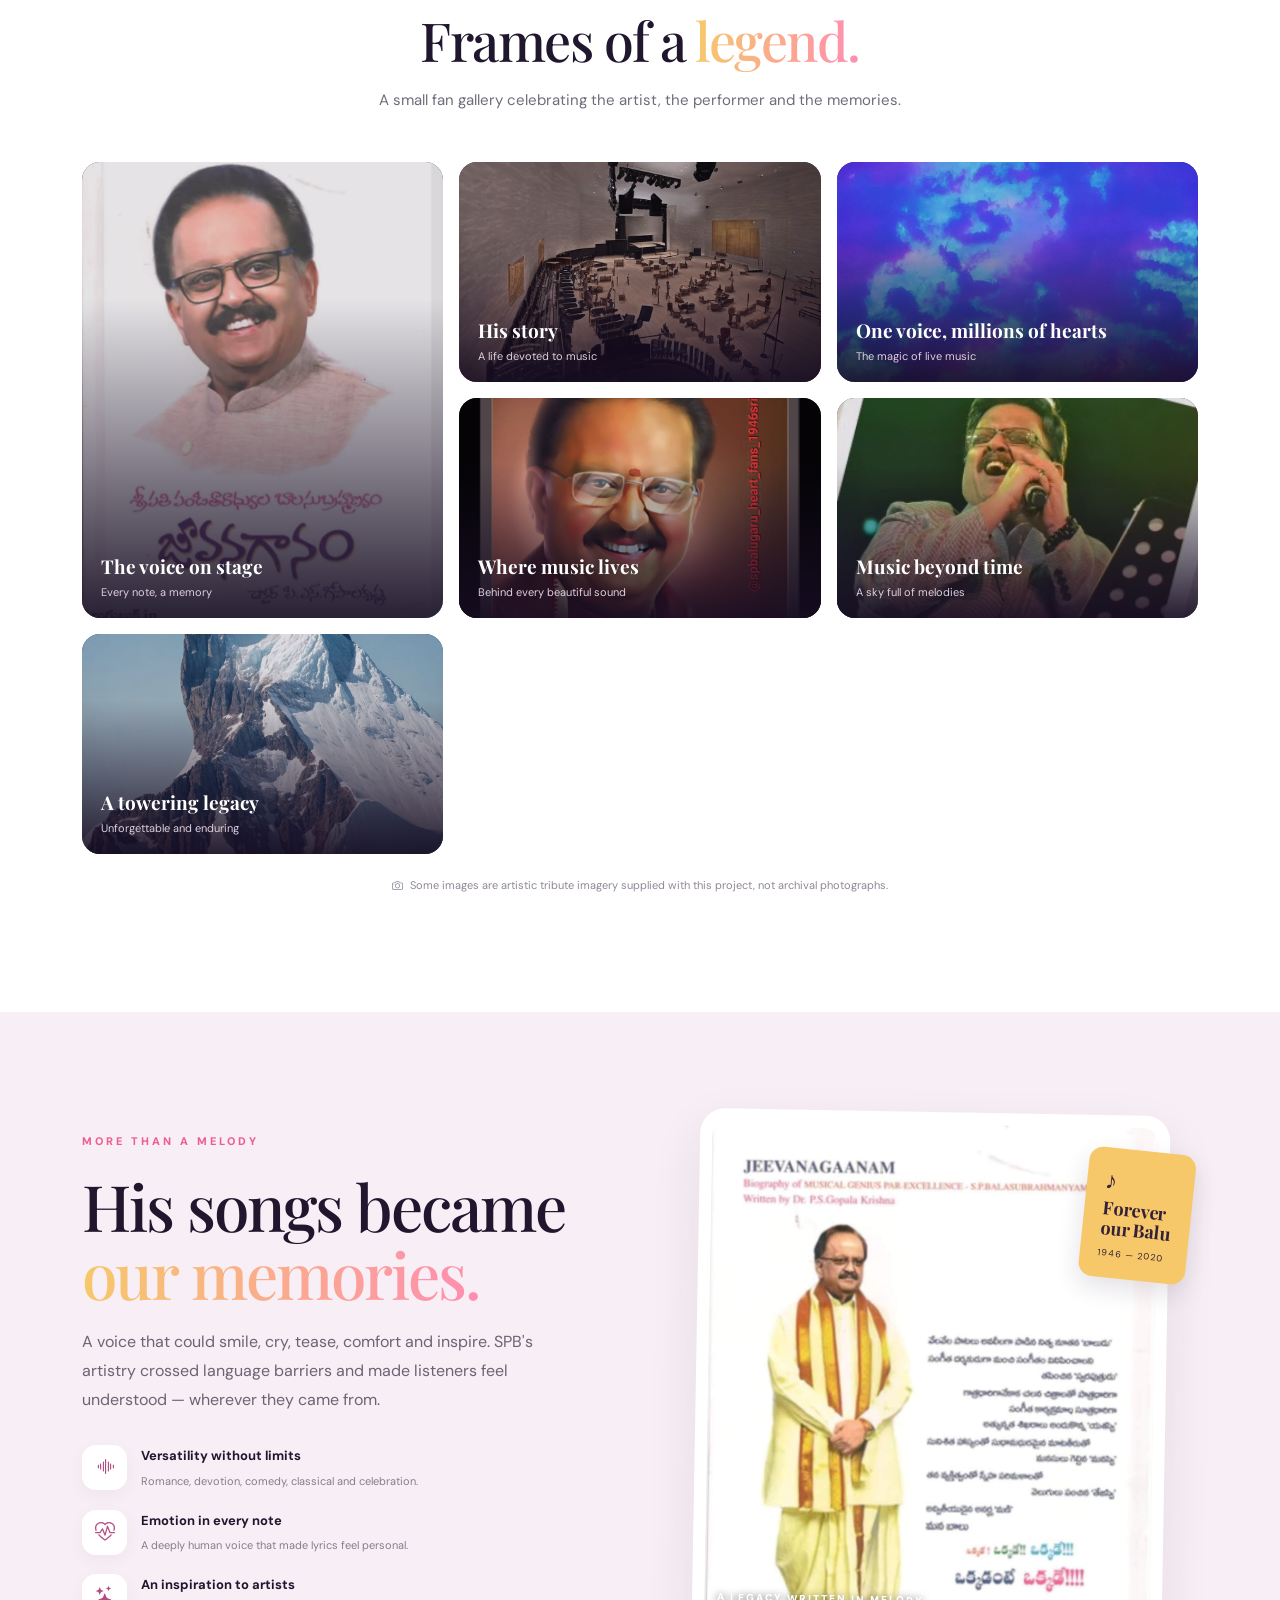
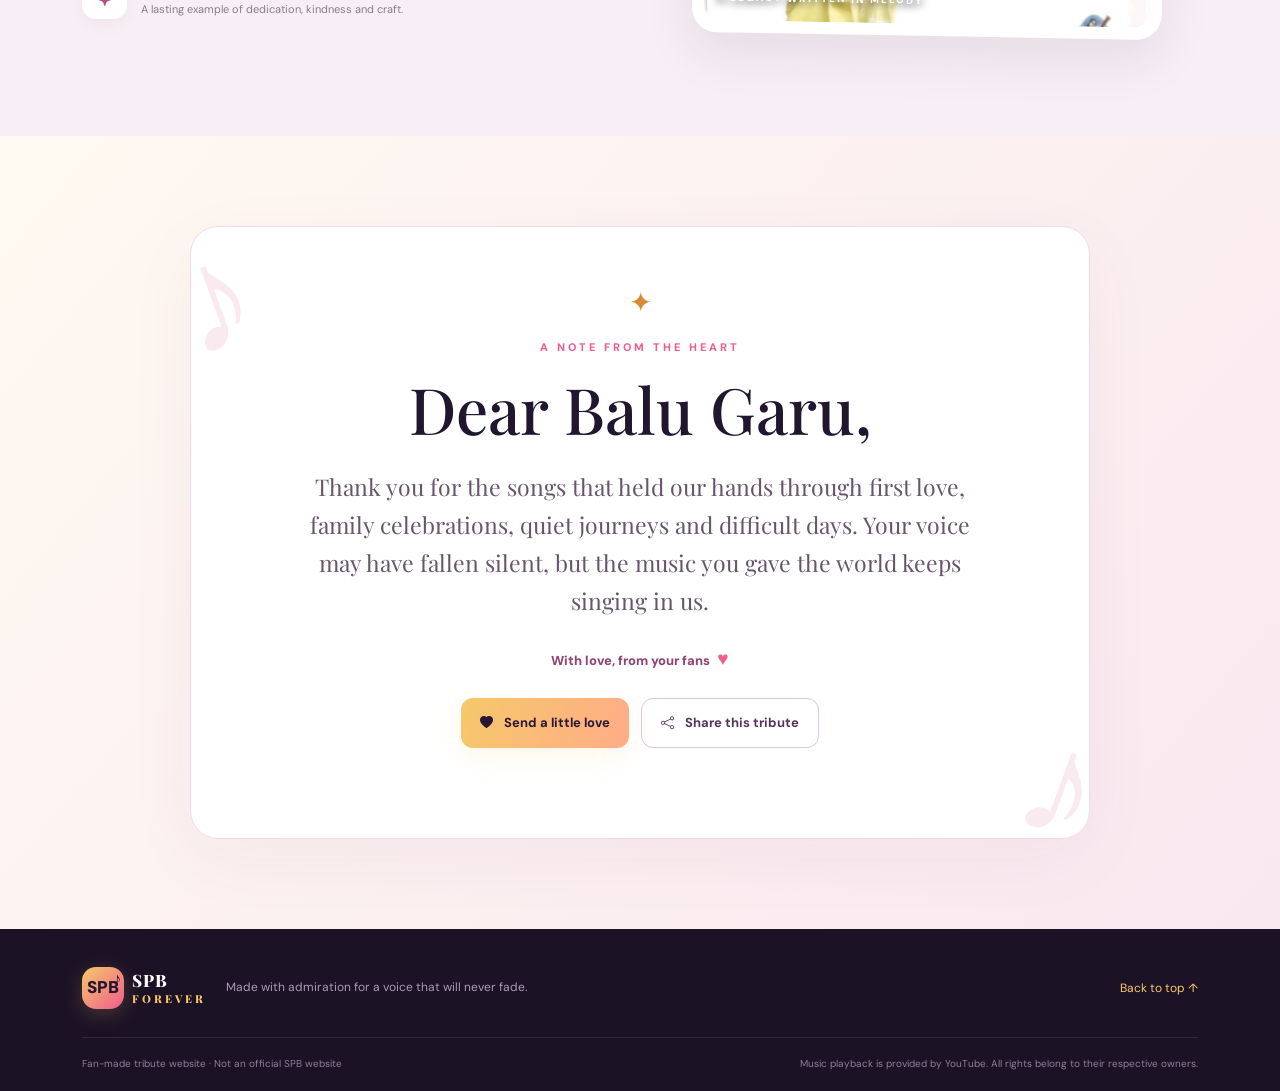
==== commit edca71ef: "commited" ====
--- a/index.html
+++ b/index.html
@@ -5,7 +5,11 @@
   <meta charset="utf-8">
   <meta name="viewport" content="width=device-width, initial-scale=1">
   <meta name="description" content="A colorful fan tribute to the legendary Indian playback singer S. P. Balasubrahmanyam.">
+<<<<<<< HEAD
+  <title>SPB Forever | A Musical Tribute To Great SPB</title>
+=======
   <title>SPB Forever | A Musical Tribute</title>
+>>>>>>> 1508ae3d40c315788850c11b8cebdc1905436d11
 
   <!-- Google Fonts -->
   <link rel="preconnect" href="https://fonts.googleapis.com">
